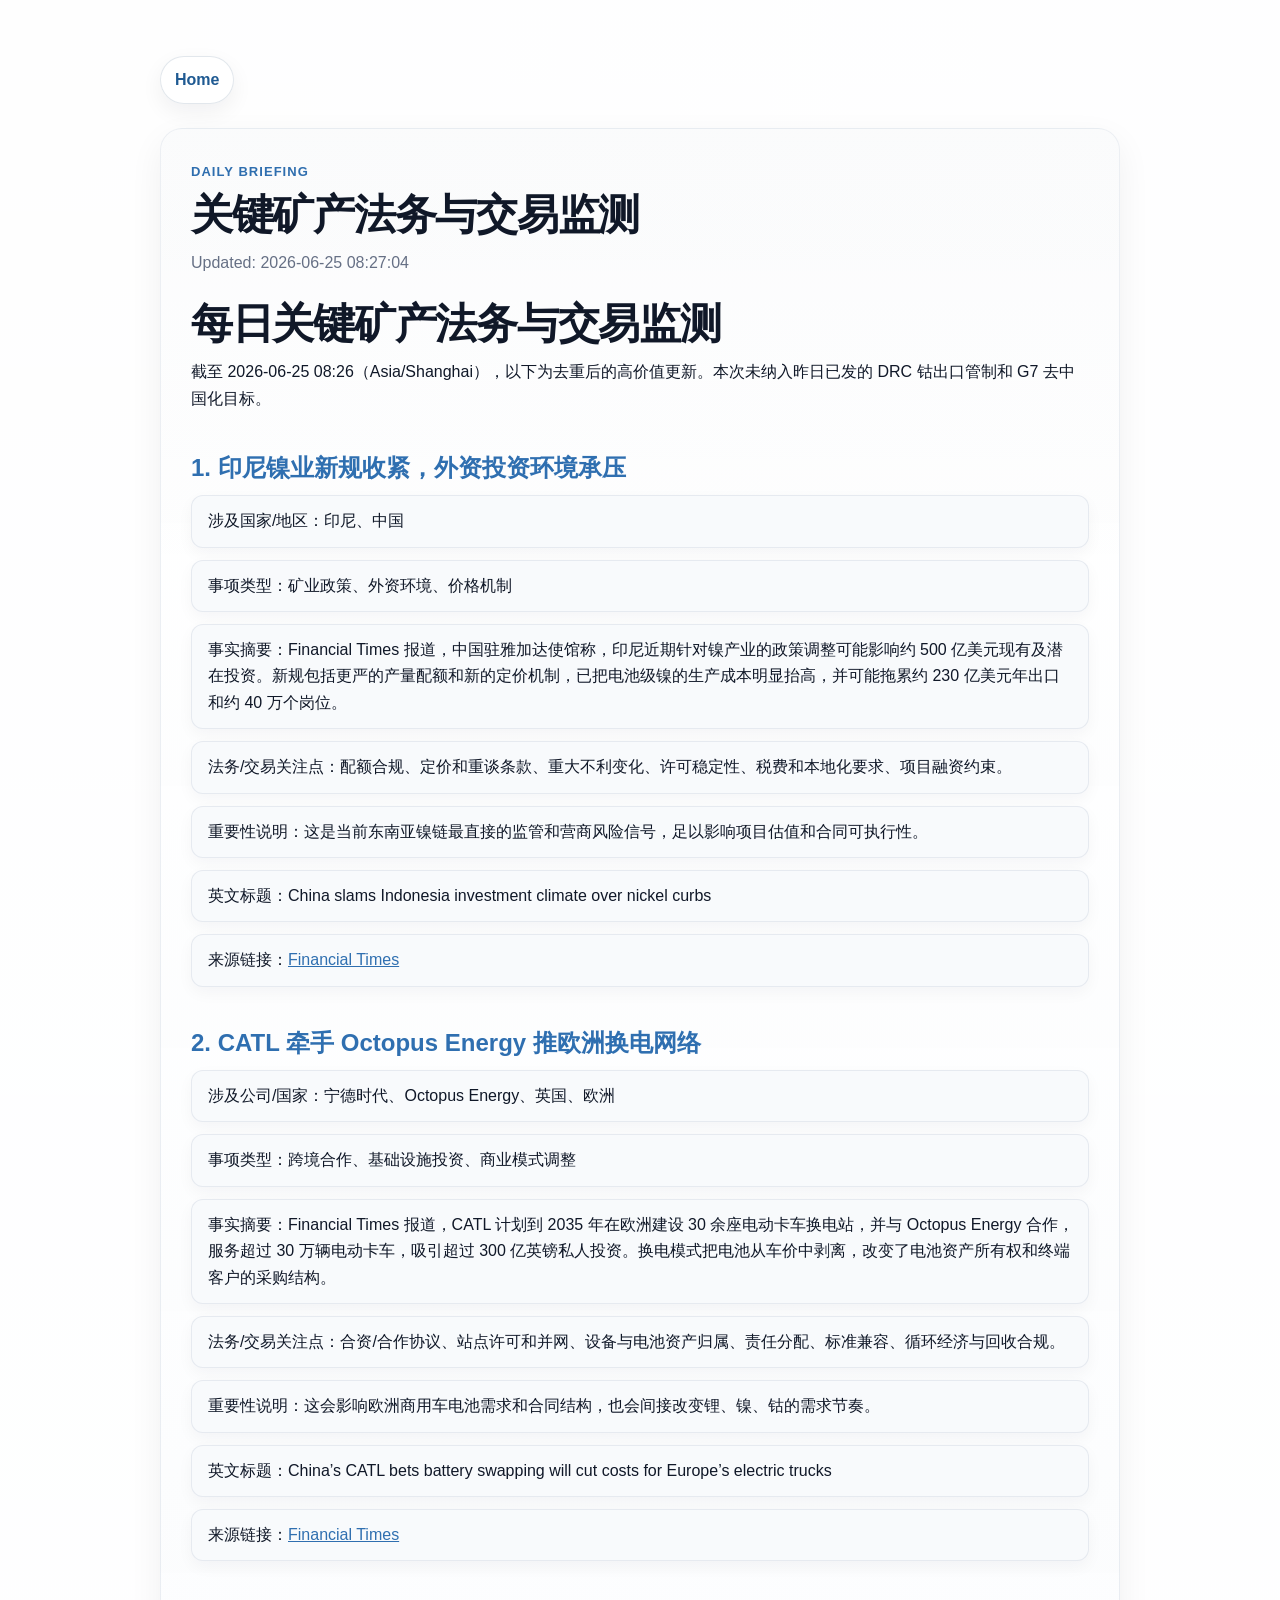
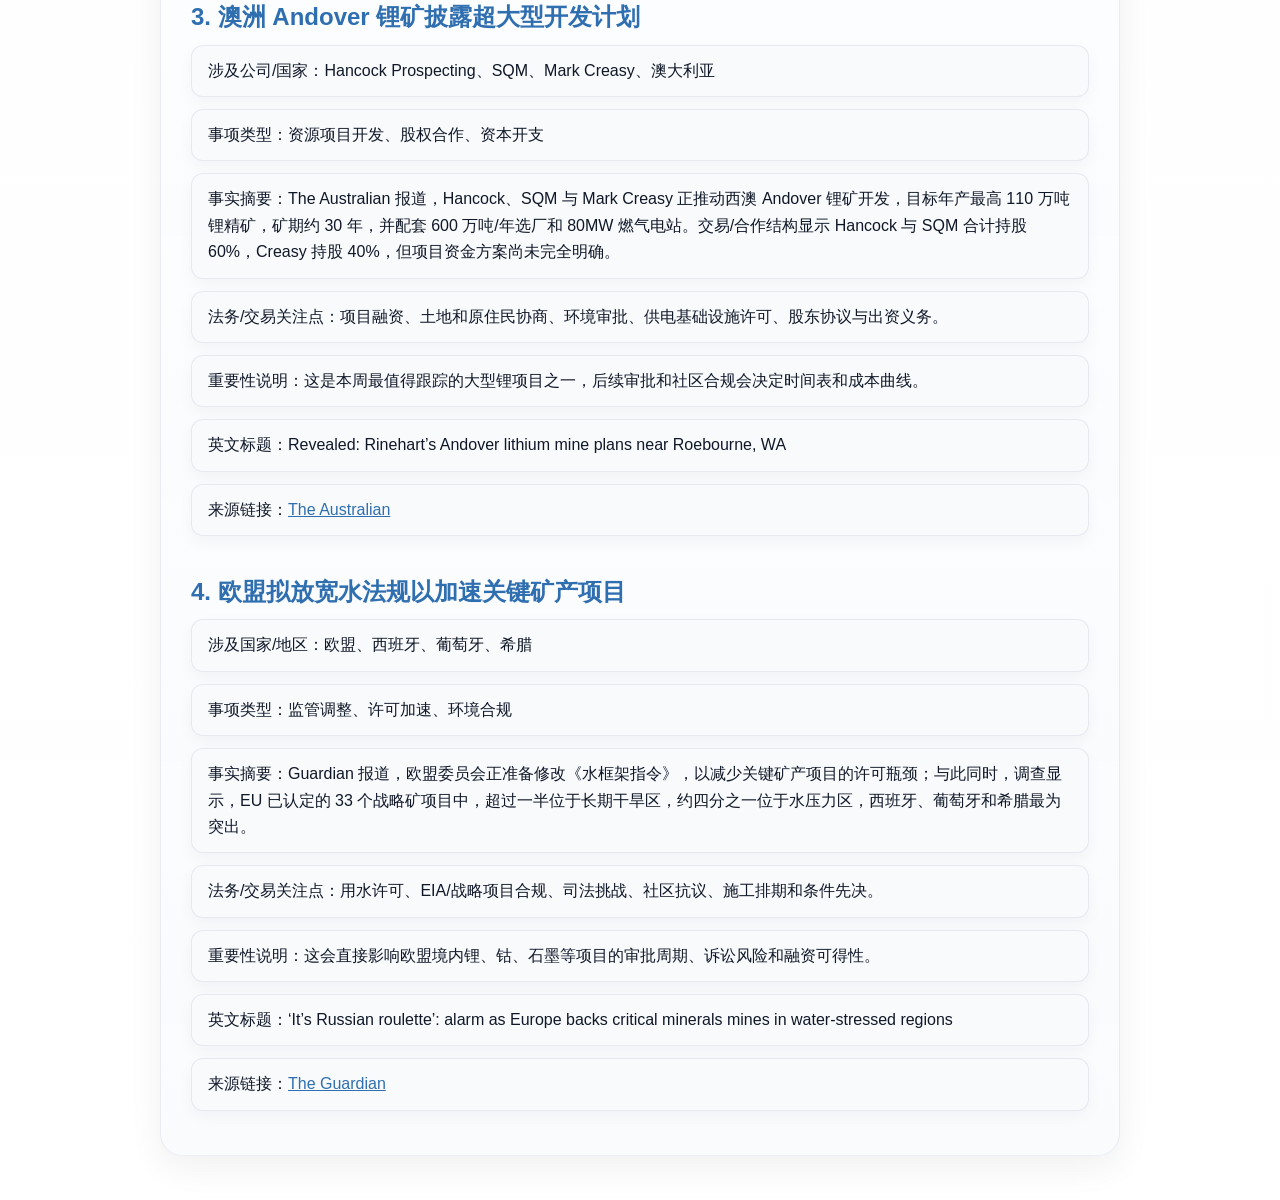
==== minerals.html @ f5dcdba9 "Fix minerals briefing source links" ====
﻿<!doctype html>
<html lang="zh-CN">
<head>
  <meta charset="utf-8">
  <meta name="viewport" content="width=device-width, initial-scale=1">
  <title>关键矿产法务与交易监测</title>
  <link rel="stylesheet" href="styles.css">
</head>
<body>
  <main class="page article-page">
    <nav class="top-nav"><a href="index.html">Home</a></nav>
    <article class="article">
      <p class="eyebrow">Daily Briefing</p>
      <h1>关键矿产法务与交易监测</h1>
      <p class="meta">Updated: 2026-06-25 08:27:04</p>
      <div class="briefing-body">
<h1>每日关键矿产法务与交易监测</h1>
<p>截至 2026-06-25 08:26（Asia/Shanghai），以下为去重后的高价值更新。本次未纳入昨日已发的 DRC 钴出口管制和 G7 去中国化目标。</p>
<h2>1. 印尼镍业新规收紧，外资投资环境承压</h2>
<p class="bullet">涉及国家/地区：印尼、中国</p>
<p class="bullet">事项类型：矿业政策、外资环境、价格机制</p>
<p class="bullet">事实摘要：Financial Times 报道，中国驻雅加达使馆称，印尼近期针对镍产业的政策调整可能影响约 500 亿美元现有及潜在投资。新规包括更严的产量配额和新的定价机制，已把电池级镍的生产成本明显抬高，并可能拖累约 230 亿美元年出口和约 40 万个岗位。</p>
<p class="bullet">法务/交易关注点：配额合规、定价和重谈条款、重大不利变化、许可稳定性、税费和本地化要求、项目融资约束。</p>
<p class="bullet">重要性说明：这是当前东南亚镍链最直接的监管和营商风险信号，足以影响项目估值和合同可执行性。</p>
<p class="bullet">英文标题：China slams Indonesia investment climate over nickel curbs</p>
<p class="bullet">来源链接：<a href="https://www.ft.com/content/a25da305-f018-43a6-bb8c-c7a42024672e">Financial Times</a></p>
<h2>2. CATL 牵手 Octopus Energy 推欧洲换电网络</h2>
<p class="bullet">涉及公司/国家：宁德时代、Octopus Energy、英国、欧洲</p>
<p class="bullet">事项类型：跨境合作、基础设施投资、商业模式调整</p>
<p class="bullet">事实摘要：Financial Times 报道，CATL 计划到 2035 年在欧洲建设 30 余座电动卡车换电站，并与 Octopus Energy 合作，服务超过 30 万辆电动卡车，吸引超过 300 亿英镑私人投资。换电模式把电池从车价中剥离，改变了电池资产所有权和终端客户的采购结构。</p>
<p class="bullet">法务/交易关注点：合资/合作协议、站点许可和并网、设备与电池资产归属、责任分配、标准兼容、循环经济与回收合规。</p>
<p class="bullet">重要性说明：这会影响欧洲商用车电池需求和合同结构，也会间接改变锂、镍、钴的需求节奏。</p>
<p class="bullet">英文标题：China’s CATL bets battery swapping will cut costs for Europe’s electric trucks</p>
<p class="bullet">来源链接：<a href="https://www.ft.com/content/c2175609-d106-4a9c-b6a3-56aac71c569a">Financial Times</a></p>
<h2>3. 澳洲 Andover 锂矿披露超大型开发计划</h2>
<p class="bullet">涉及公司/国家：Hancock Prospecting、SQM、Mark Creasy、澳大利亚</p>
<p class="bullet">事项类型：资源项目开发、股权合作、资本开支</p>
<p class="bullet">事实摘要：The Australian 报道，Hancock、SQM 与 Mark Creasy 正推动西澳 Andover 锂矿开发，目标年产最高 110 万吨锂精矿，矿期约 30 年，并配套 600 万吨/年选厂和 80MW 燃气电站。交易/合作结构显示 Hancock 与 SQM 合计持股 60%，Creasy 持股 40%，但项目资金方案尚未完全明确。</p>
<p class="bullet">法务/交易关注点：项目融资、土地和原住民协商、环境审批、供电基础设施许可、股东协议与出资义务。</p>
<p class="bullet">重要性说明：这是本周最值得跟踪的大型锂项目之一，后续审批和社区合规会决定时间表和成本曲线。</p>
<p class="bullet">英文标题：Revealed: Rinehart’s Andover lithium mine plans near Roebourne, WA</p>
<p class="bullet">来源链接：<a href="https://www.theaustralian.com.au/business/mining-energy/gina-rineharts-new-lithium-mine-to-rival-worlds-biggest-producers/news-story/cc8cc4d7507e412fe416565a19dd1691">The Australian</a></p>
<h2>4. 欧盟拟放宽水法规以加速关键矿产项目</h2>
<p class="bullet">涉及国家/地区：欧盟、西班牙、葡萄牙、希腊</p>
<p class="bullet">事项类型：监管调整、许可加速、环境合规</p>
<p class="bullet">事实摘要：Guardian 报道，欧盟委员会正准备修改《水框架指令》，以减少关键矿产项目的许可瓶颈；与此同时，调查显示，EU 已认定的 33 个战略矿项目中，超过一半位于长期干旱区，约四分之一位于水压力区，西班牙、葡萄牙和希腊最为突出。</p>
<p class="bullet">法务/交易关注点：用水许可、EIA/战略项目合规、司法挑战、社区抗议、施工排期和条件先决。</p>
<p class="bullet">重要性说明：这会直接影响欧盟境内锂、钴、石墨等项目的审批周期、诉讼风险和融资可得性。</p>
<p class="bullet">英文标题：‘It’s Russian roulette’: alarm as Europe backs critical minerals mines in water-stressed regions</p>
<p class="bullet">来源链接：<a href="https://www.theguardian.com/environment/2026/jun/20/europe-backs-critical-minerals-mines-water-stressed-regions">The Guardian</a></p>
      </div>
    </article>
  </main>
</body>
</html>
---- styles.css ----
:root {
  color-scheme: light;
  --bg: #f7f8fa;
  --bg-2: #f3f5f8;
  --bg-3: #fcfdfe;
  --text: #101828;
  --muted: #667085;
  --line: #d9e1ea;
  --card: #ffffff;
  --card-soft: #f8fafc;
  --accent: #1f5a92;
  --accent-2: #2f6fb0;
  --accent-soft: rgba(31, 90, 146, 0.07);
  --accent-soft-2: rgba(47, 111, 176, 0.07);
  --shadow: 0 12px 34px rgba(16, 24, 40, 0.06);
}

* {
  box-sizing: border-box;
}

html {
  background:
    radial-gradient(circle at top left, rgba(18, 58, 99, 0.05), transparent 28%),
    radial-gradient(circle at top right, rgba(31, 90, 146, 0.04), transparent 28%),
    linear-gradient(180deg, var(--bg-2) 0%, var(--bg) 45%, var(--bg-3) 100%);
}

body {
  margin: 0;
  min-height: 100vh;
  background:
    linear-gradient(180deg, rgba(255, 255, 255, 0.96) 0%, rgba(255, 255, 255, 0.88) 100%);
  color: var(--text);
  font-family: Inter, -apple-system, BlinkMacSystemFont, "Segoe UI", "PingFang SC", "Microsoft YaHei", sans-serif;
  line-height: 1.65;
}

a {
  color: inherit;
}

.page {
  width: min(960px, calc(100% - 32px));
  margin: 0 auto;
  padding: 56px 0 44px;
}

.hero {
  padding: 16px 0 28px;
}

.eyebrow {
  margin: 0 0 8px;
  color: var(--accent-2);
  font-size: 13px;
  font-weight: 700;
  letter-spacing: .08em;
  text-transform: uppercase;
}

h1 {
  margin: 0;
  font-size: clamp(32px, 5vw, 52px);
  line-height: 1.12;
  letter-spacing: -0.03em;
}

.subtitle {
  max-width: 680px;
  margin: 18px 0 0;
  color: var(--muted);
  font-size: 18px;
}

.link-grid {
  display: grid;
  grid-template-columns: repeat(2, minmax(0, 1fr));
  gap: 16px;
  margin-top: 28px;
}

.brief-link {
  display: grid;
  gap: 10px;
  padding: 22px;
  min-height: 180px;
  background: linear-gradient(180deg, rgba(255, 255, 255, 0.98) 0%, rgba(249, 250, 252, 0.96) 100%);
  border: 1px solid rgba(18, 58, 99, 0.08);
  border-radius: 16px;
  box-shadow: var(--shadow);
  text-decoration: none;
  transition: transform 180ms ease, box-shadow 180ms ease, border-color 180ms ease;
}

.brief-link:hover {
  border-color: rgba(18, 58, 99, 0.16);
  box-shadow: 0 16px 34px rgba(16, 24, 40, 0.08);
  transform: translateY(-2px);
}

.brief-link strong {
  display: block;
  font-size: 24px;
  line-height: 1.25;
}

.brief-link span:last-child {
  color: var(--muted);
}

.tag {
  width: fit-content;
  padding: 4px 10px;
  border-radius: 999px;
  background: linear-gradient(90deg, var(--accent-soft), var(--accent-soft-2));
  color: var(--accent);
  font-size: 13px;
  font-weight: 700;
}

.footer {
  margin-top: 32px;
  padding-top: 18px;
  border-top: 1px solid var(--line);
  color: var(--muted);
  font-size: 14px;
}

.top-nav {
  margin-bottom: 24px;
}

.top-nav a {
  display: inline-flex;
  align-items: center;
  gap: 8px;
  padding: 10px 14px;
  color: var(--accent);
  text-decoration: none;
  font-weight: 700;
  border: 1px solid rgba(18, 58, 99, 0.12);
  border-radius: 999px;
  background: rgba(255, 255, 255, 0.84);
  box-shadow: 0 8px 22px rgba(17, 24, 39, 0.06);
}

.article {
  position: relative;
  padding: 32px 30px;
  background: linear-gradient(180deg, rgba(255, 255, 255, 0.98) 0%, rgba(249, 251, 253, 0.94) 100%);
  border: 1px solid rgba(18, 58, 99, 0.08);
  border-radius: 22px;
  box-shadow: var(--shadow);
  overflow: hidden;
}

.article::before {
  content: "";
  position: absolute;
  inset: 0;
  background:
    linear-gradient(180deg, rgba(18, 58, 99, 0.02), transparent 18%);
  pointer-events: none;
}

.article h1 {
  font-size: clamp(28px, 4vw, 42px);
  position: relative;
  z-index: 1;
}

.meta {
  margin: 12px 0 24px;
  color: var(--muted);
  position: relative;
  z-index: 1;
}

.placeholder {
  padding: 18px;
  border: 1px dashed var(--line);
  border-radius: 8px;
  color: var(--muted);
}

.briefing-body h2 {
  margin: 28px 0 12px;
  padding-top: 12px;
  font-size: 24px;
  line-height: 1.3;
  color: var(--accent-2);
  position: relative;
  z-index: 1;
}

.briefing-body h3 {
  margin: 22px 0 10px;
  font-size: 19px;
  line-height: 1.35;
  color: var(--accent-2);
  position: relative;
  z-index: 1;
}

.briefing-body p {
  margin: 12px 0;
  position: relative;
  z-index: 1;
}

.briefing-body a {
  color: #2f6fb0;
  overflow-wrap: anywhere;
}

.briefing-body hr {
  margin: 28px 0;
  border: 0;
  border-top: 1px solid rgba(79, 94, 138, 0.16);
  position: relative;
  z-index: 1;
}

.bullet {
  padding: 12px 14px 12px 16px;
  border-left: 4px solid rgba(18, 58, 99, 0.24);
  background: var(--card-soft);
  border: 1px solid rgba(18, 58, 99, 0.08);
  border-radius: 12px;
  box-shadow: 0 6px 16px rgba(17, 24, 39, 0.04);
}

.field-label {
  font-weight: 700;
  color: #1f3f66;
}

.briefing-body strong {
  color: #0f2942;
}

@media (max-width: 720px) {
  .page {
    width: min(100% - 24px, 960px);
    padding-top: 32px;
  }

  .link-grid {
    grid-template-columns: 1fr;
  }

  .article {
    padding: 24px 18px;
    border-radius: 18px;
  }

  .brief-link {
    border-radius: 14px;
  }

  .briefing-body h2 {
    font-size: 22px;
  }

  .briefing-body h3 {
    font-size: 18px;
  }
}
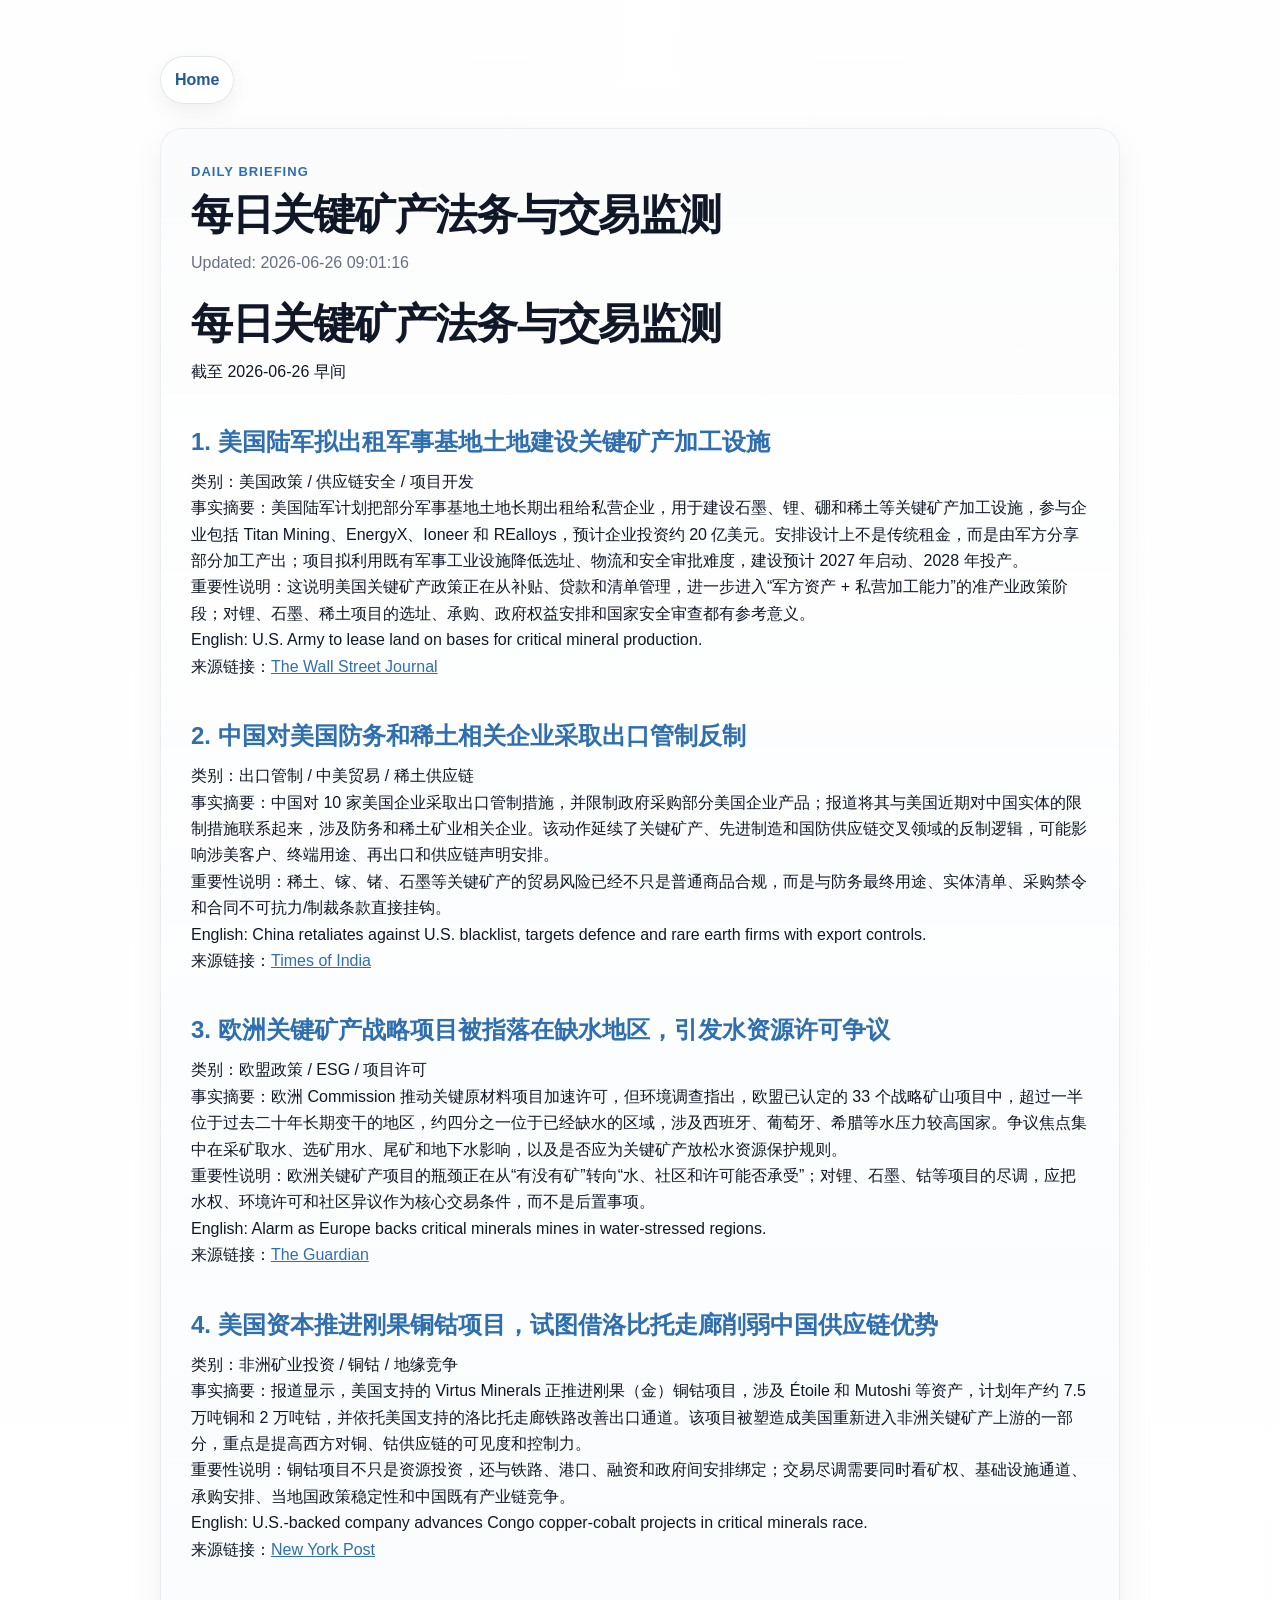
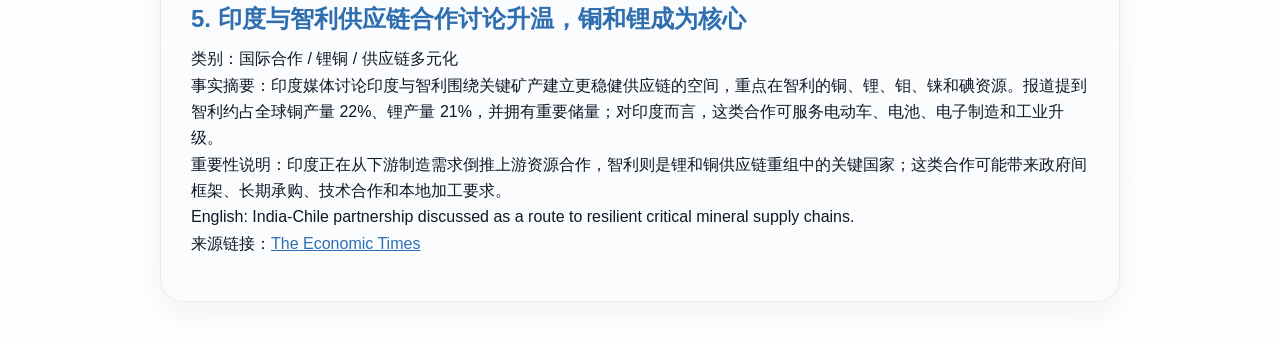
==== commit 121f8abb: "Update minerals briefing" ====
--- a/minerals.html
+++ b/minerals.html
@@ -3,7 +3,7 @@
 <head>
   <meta charset="utf-8">
   <meta name="viewport" content="width=device-width, initial-scale=1">
-  <title>关键矿产法务与交易监测</title>
+  <title>每日关键矿产法务与交易监测</title>
   <link rel="stylesheet" href="styles.css">
 </head>
 <body>
@@ -11,45 +11,23 @@
     <nav class="top-nav"><a href="index.html">Home</a></nav>
     <article class="article">
       <p class="eyebrow">Daily Briefing</p>
-      <h1>关键矿产法务与交易监测</h1>
-      <p class="meta">Updated: 2026-06-25 08:27:04</p>
+      <h1>每日关键矿产法务与交易监测</h1>
+      <p class="meta">Updated: 2026-06-26 09:01:16</p>
       <div class="briefing-body">
 <h1>每日关键矿产法务与交易监测</h1>
-<p>截至 2026-06-25 08:26（Asia/Shanghai），以下为去重后的高价值更新。本次未纳入昨日已发的 DRC 钴出口管制和 G7 去中国化目标。</p>
-<h2>1. 印尼镍业新规收紧，外资投资环境承压</h2>
-<p class="bullet">涉及国家/地区：印尼、中国</p>
-<p class="bullet">事项类型：矿业政策、外资环境、价格机制</p>
-<p class="bullet">事实摘要：Financial Times 报道，中国驻雅加达使馆称，印尼近期针对镍产业的政策调整可能影响约 500 亿美元现有及潜在投资。新规包括更严的产量配额和新的定价机制，已把电池级镍的生产成本明显抬高，并可能拖累约 230 亿美元年出口和约 40 万个岗位。</p>
-<p class="bullet">法务/交易关注点：配额合规、定价和重谈条款、重大不利变化、许可稳定性、税费和本地化要求、项目融资约束。</p>
-<p class="bullet">重要性说明：这是当前东南亚镍链最直接的监管和营商风险信号，足以影响项目估值和合同可执行性。</p>
-<p class="bullet">英文标题：China slams Indonesia investment climate over nickel curbs</p>
-<p class="bullet">来源链接：<a href="https://www.ft.com/content/a25da305-f018-43a6-bb8c-c7a42024672e">Financial Times</a></p>
-<h2>2. CATL 牵手 Octopus Energy 推欧洲换电网络</h2>
-<p class="bullet">涉及公司/国家：宁德时代、Octopus Energy、英国、欧洲</p>
-<p class="bullet">事项类型：跨境合作、基础设施投资、商业模式调整</p>
-<p class="bullet">事实摘要：Financial Times 报道，CATL 计划到 2035 年在欧洲建设 30 余座电动卡车换电站，并与 Octopus Energy 合作，服务超过 30 万辆电动卡车，吸引超过 300 亿英镑私人投资。换电模式把电池从车价中剥离，改变了电池资产所有权和终端客户的采购结构。</p>
-<p class="bullet">法务/交易关注点：合资/合作协议、站点许可和并网、设备与电池资产归属、责任分配、标准兼容、循环经济与回收合规。</p>
-<p class="bullet">重要性说明：这会影响欧洲商用车电池需求和合同结构，也会间接改变锂、镍、钴的需求节奏。</p>
-<p class="bullet">英文标题：China’s CATL bets battery swapping will cut costs for Europe’s electric trucks</p>
-<p class="bullet">来源链接：<a href="https://www.ft.com/content/c2175609-d106-4a9c-b6a3-56aac71c569a">Financial Times</a></p>
-<h2>3. 澳洲 Andover 锂矿披露超大型开发计划</h2>
-<p class="bullet">涉及公司/国家：Hancock Prospecting、SQM、Mark Creasy、澳大利亚</p>
-<p class="bullet">事项类型：资源项目开发、股权合作、资本开支</p>
-<p class="bullet">事实摘要：The Australian 报道，Hancock、SQM 与 Mark Creasy 正推动西澳 Andover 锂矿开发，目标年产最高 110 万吨锂精矿，矿期约 30 年，并配套 600 万吨/年选厂和 80MW 燃气电站。交易/合作结构显示 Hancock 与 SQM 合计持股 60%，Creasy 持股 40%，但项目资金方案尚未完全明确。</p>
-<p class="bullet">法务/交易关注点：项目融资、土地和原住民协商、环境审批、供电基础设施许可、股东协议与出资义务。</p>
-<p class="bullet">重要性说明：这是本周最值得跟踪的大型锂项目之一，后续审批和社区合规会决定时间表和成本曲线。</p>
-<p class="bullet">英文标题：Revealed: Rinehart’s Andover lithium mine plans near Roebourne, WA</p>
-<p class="bullet">来源链接：<a href="https://www.theaustralian.com.au/business/mining-energy/gina-rineharts-new-lithium-mine-to-rival-worlds-biggest-producers/news-story/cc8cc4d7507e412fe416565a19dd1691">The Australian</a></p>
-<h2>4. 欧盟拟放宽水法规以加速关键矿产项目</h2>
-<p class="bullet">涉及国家/地区：欧盟、西班牙、葡萄牙、希腊</p>
-<p class="bullet">事项类型：监管调整、许可加速、环境合规</p>
-<p class="bullet">事实摘要：Guardian 报道，欧盟委员会正准备修改《水框架指令》，以减少关键矿产项目的许可瓶颈；与此同时，调查显示，EU 已认定的 33 个战略矿项目中，超过一半位于长期干旱区，约四分之一位于水压力区，西班牙、葡萄牙和希腊最为突出。</p>
-<p class="bullet">法务/交易关注点：用水许可、EIA/战略项目合规、司法挑战、社区抗议、施工排期和条件先决。</p>
-<p class="bullet">重要性说明：这会直接影响欧盟境内锂、钴、石墨等项目的审批周期、诉讼风险和融资可得性。</p>
-<p class="bullet">英文标题：‘It’s Russian roulette’: alarm as Europe backs critical minerals mines in water-stressed regions</p>
-<p class="bullet">来源链接：<a href="https://www.theguardian.com/environment/2026/jun/20/europe-backs-critical-minerals-mines-water-stressed-regions">The Guardian</a></p>
+<p>截至 2026-06-26 早间</p>
+<h2>1. 美国陆军拟出租军事基地土地建设关键矿产加工设施</h2>
+<p>类别：美国政策 / 供应链安全 / 项目开发<br>事实摘要：美国陆军计划把部分军事基地土地长期出租给私营企业，用于建设石墨、锂、硼和稀土等关键矿产加工设施，参与企业包括 Titan Mining、EnergyX、Ioneer 和 REalloys，预计企业投资约 20 亿美元。安排设计上不是传统租金，而是由军方分享部分加工产出；项目拟利用既有军事工业设施降低选址、物流和安全审批难度，建设预计 2027 年启动、2028 年投产。<br>重要性说明：这说明美国关键矿产政策正在从补贴、贷款和清单管理，进一步进入“军方资产 + 私营加工能力”的准产业政策阶段；对锂、石墨、稀土项目的选址、承购、政府权益安排和国家安全审查都有参考意义。<br>English: U.S. Army to lease land on bases for critical mineral production.<br>来源链接：<a href="https://www.wsj.com/politics/national-security/army-will-lease-land-on-bases-for-critical-mineral-production-e714d576">The Wall Street Journal</a></p>
+<h2>2. 中国对美国防务和稀土相关企业采取出口管制反制</h2>
+<p>类别：出口管制 / 中美贸易 / 稀土供应链<br>事实摘要：中国对 10 家美国企业采取出口管制措施，并限制政府采购部分美国企业产品；报道将其与美国近期对中国实体的限制措施联系起来，涉及防务和稀土矿业相关企业。该动作延续了关键矿产、先进制造和国防供应链交叉领域的反制逻辑，可能影响涉美客户、终端用途、再出口和供应链声明安排。<br>重要性说明：稀土、镓、锗、石墨等关键矿产的贸易风险已经不只是普通商品合规，而是与防务最终用途、实体清单、采购禁令和合同不可抗力/制裁条款直接挂钩。<br>English: China retaliates against U.S. blacklist, targets defence and rare earth firms with export controls.<br>来源链接：<a href="https://timesofindia.indiatimes.com/business/international-business/china-retaliates-against-us-blacklist-targets-defence-and-rare-earth-firms-with-export-controls/articleshow/131900250.cms">Times of India</a></p>
+<h2>3. 欧洲关键矿产战略项目被指落在缺水地区，引发水资源许可争议</h2>
+<p>类别：欧盟政策 / ESG / 项目许可<br>事实摘要：欧洲 Commission 推动关键原材料项目加速许可，但环境调查指出，欧盟已认定的 33 个战略矿山项目中，超过一半位于过去二十年长期变干的地区，约四分之一位于已经缺水的区域，涉及西班牙、葡萄牙、希腊等水压力较高国家。争议焦点集中在采矿取水、选矿用水、尾矿和地下水影响，以及是否应为关键矿产放松水资源保护规则。<br>重要性说明：欧洲关键矿产项目的瓶颈正在从“有没有矿”转向“水、社区和许可能否承受”；对锂、石墨、钴等项目的尽调，应把水权、环境许可和社区异议作为核心交易条件，而不是后置事项。<br>English: Alarm as Europe backs critical minerals mines in water-stressed regions.<br>来源链接：<a href="https://www.theguardian.com/environment/2026/jun/20/europe-backs-critical-minerals-mines-water-stressed-regions">The Guardian</a></p>
+<h2>4. 美国资本推进刚果铜钴项目，试图借洛比托走廊削弱中国供应链优势</h2>
+<p>类别：非洲矿业投资 / 铜钴 / 地缘竞争<br>事实摘要：报道显示，美国支持的 Virtus Minerals 正推进刚果（金）铜钴项目，涉及 &#201;toile 和 Mutoshi 等资产，计划年产约 7.5 万吨铜和 2 万吨钴，并依托美国支持的洛比托走廊铁路改善出口通道。该项目被塑造成美国重新进入非洲关键矿产上游的一部分，重点是提高西方对铜、钴供应链的可见度和控制力。<br>重要性说明：铜钴项目不只是资源投资，还与铁路、港口、融资和政府间安排绑定；交易尽调需要同时看矿权、基础设施通道、承购安排、当地国政策稳定性和中国既有产业链竞争。<br>English: U.S.-backed company advances Congo copper-cobalt projects in critical minerals race.<br>来源链接：<a href="https://nypost.com/2026/06/23/world-news/trump-gets-major-win-against-china-in-african-earth-minerals-race/">New York Post</a></p>
+<h2>5. 印度与智利供应链合作讨论升温，铜和锂成为核心</h2>
+<p>类别：国际合作 / 锂铜 / 供应链多元化<br>事实摘要：印度媒体讨论印度与智利围绕关键矿产建立更稳健供应链的空间，重点在智利的铜、锂、钼、铼和碘资源。报道提到智利约占全球铜产量 22%、锂产量 21%，并拥有重要储量；对印度而言，这类合作可服务电动车、电池、电子制造和工业升级。<br>重要性说明：印度正在从下游制造需求倒推上游资源合作，智利则是锂和铜供应链重组中的关键国家；这类合作可能带来政府间框架、长期承购、技术合作和本地加工要求。<br>English: India-Chile partnership discussed as a route to resilient critical mineral supply chains.<br>来源链接：<a href="https://m.economictimes.com/opinion/et-editorial/building-resilient-supply-chains-through-an-india-chile-partnership/articleshow/132000096.cms">The Economic Times</a></p>
       </div>
     </article>
   </main>
 </body>
-</html>
+</html>
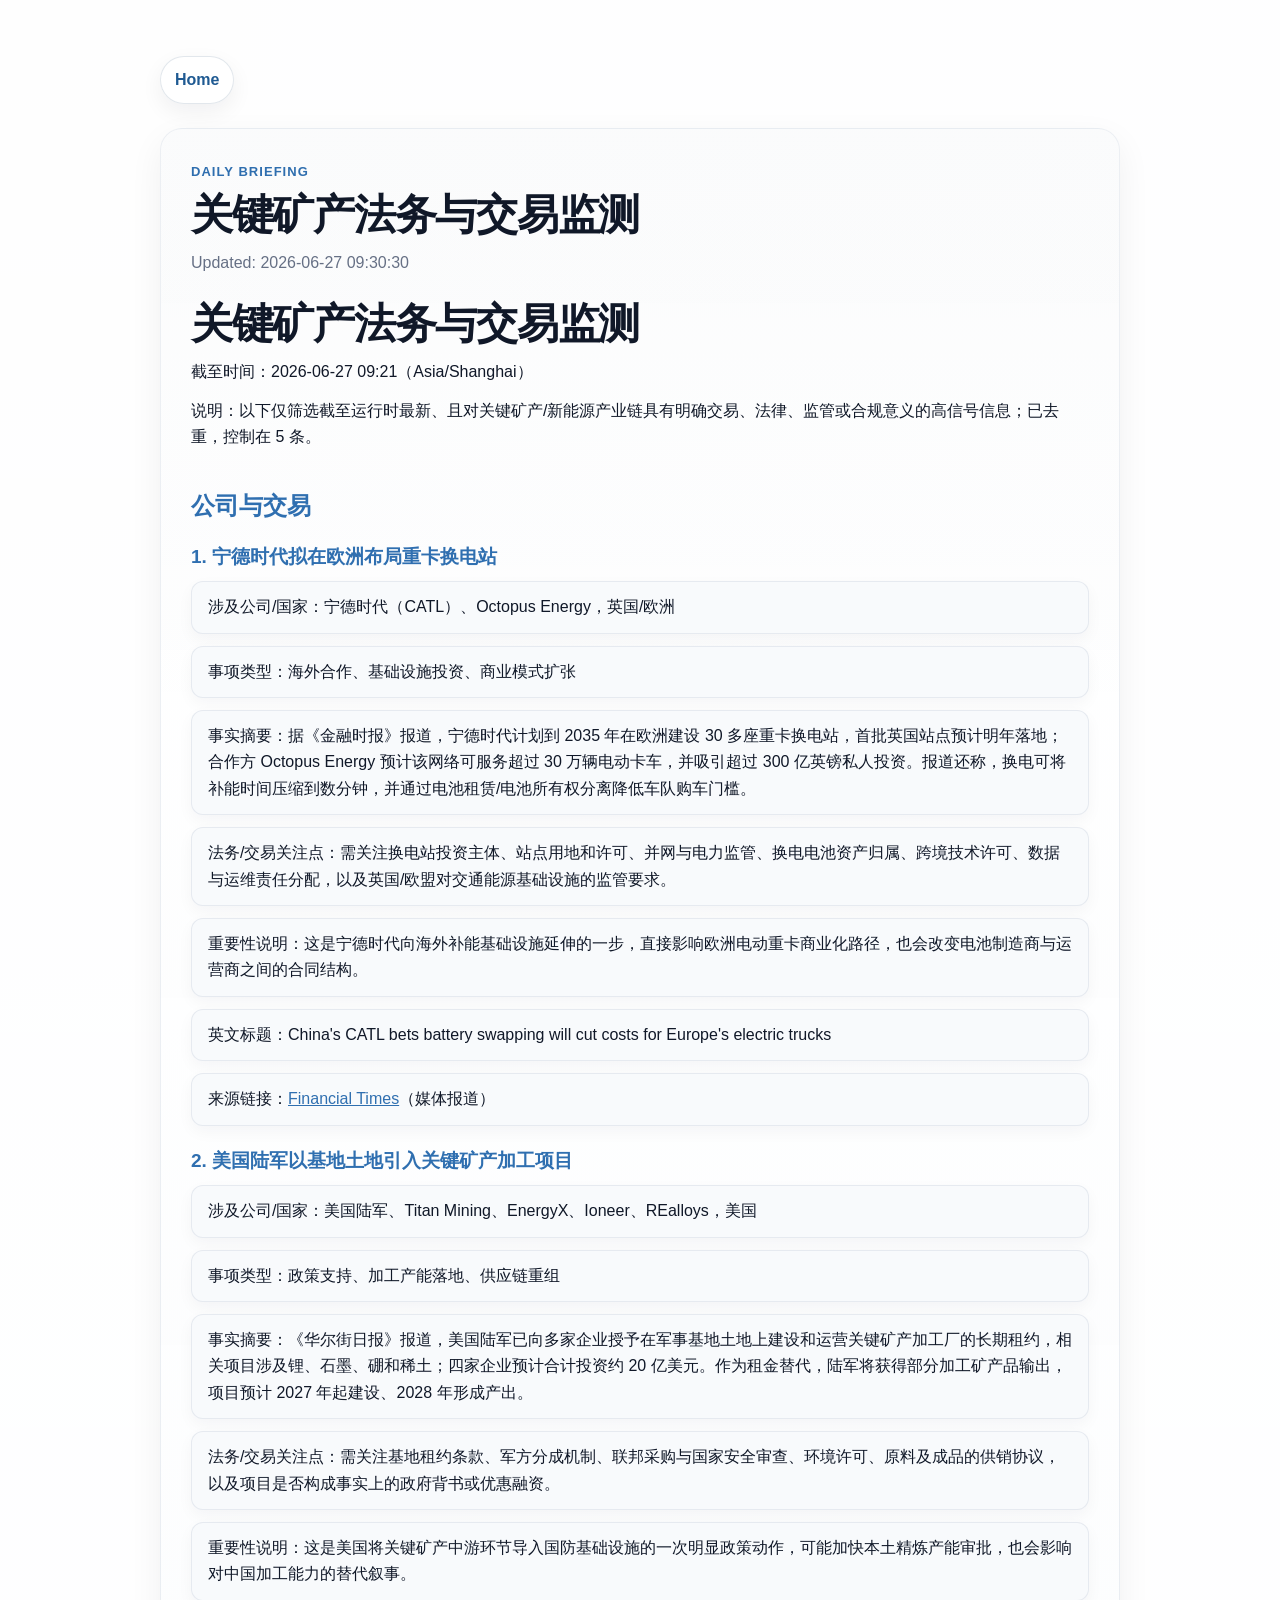
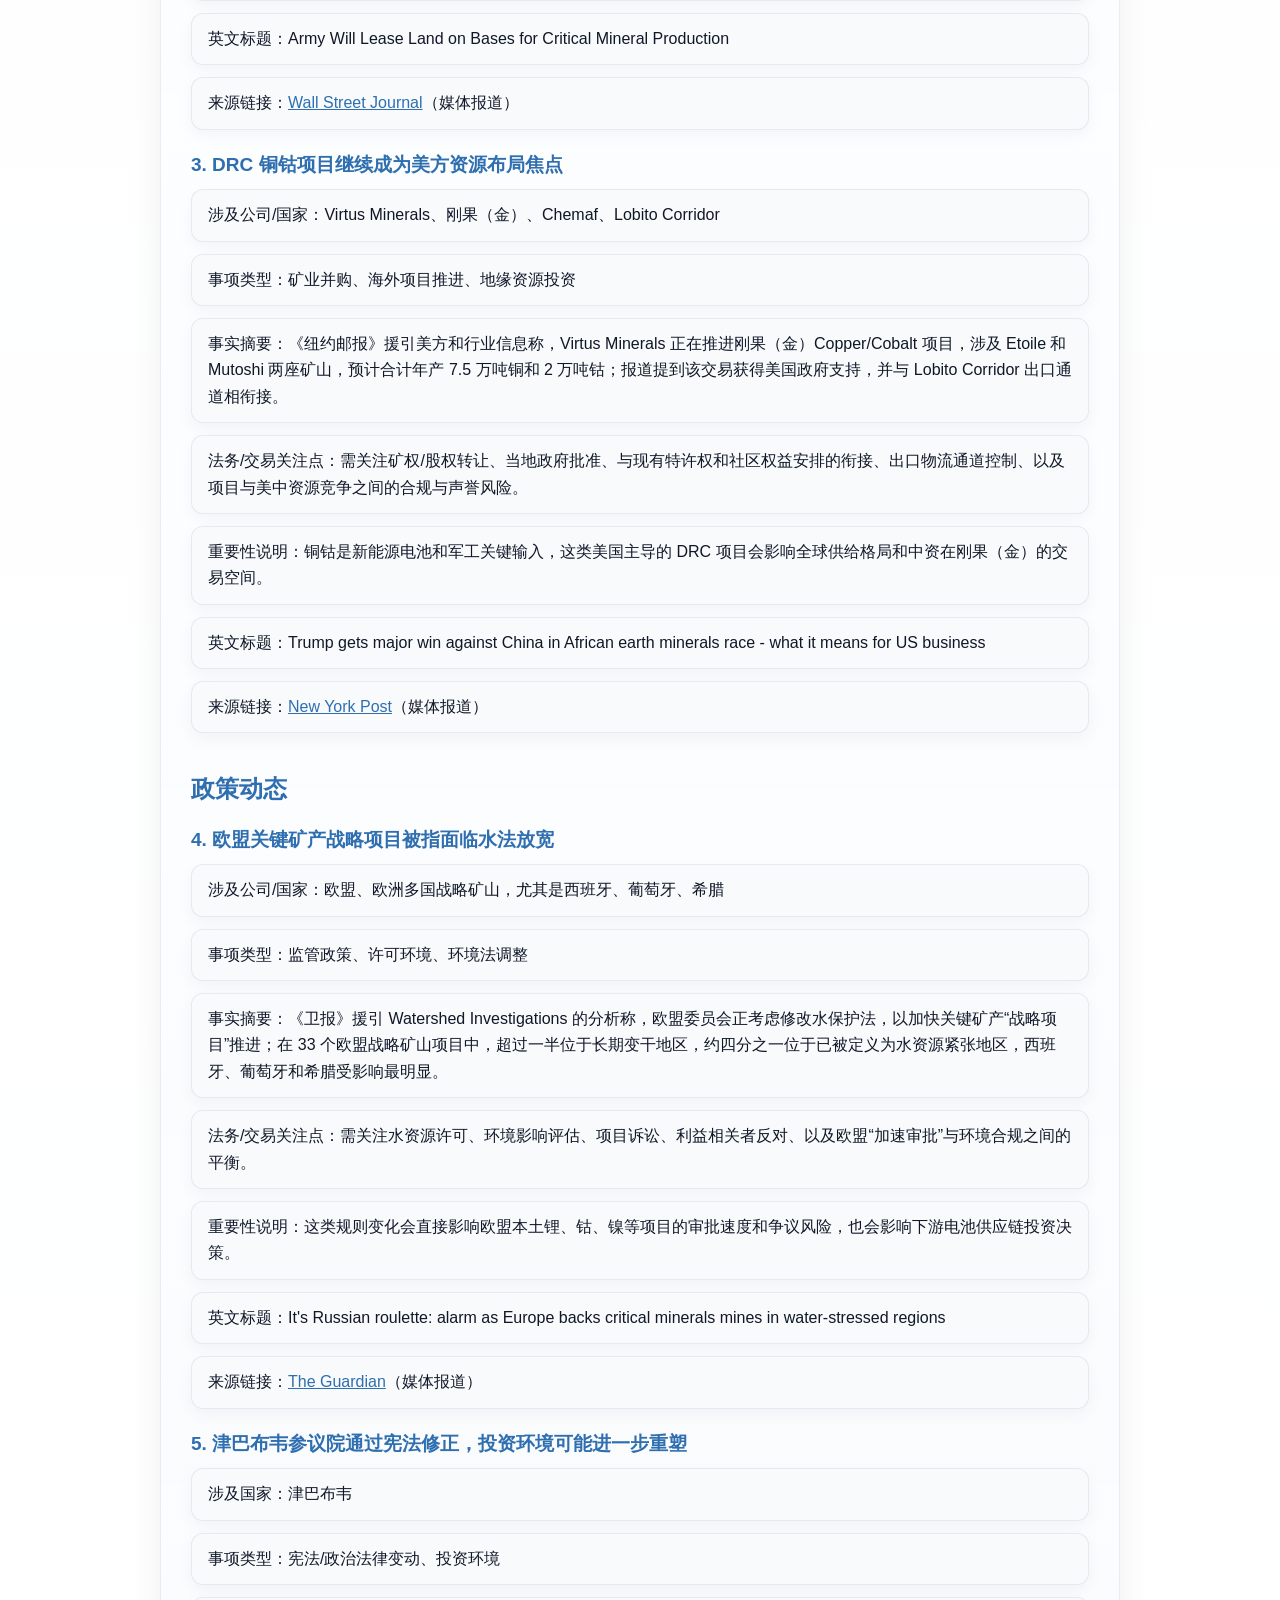
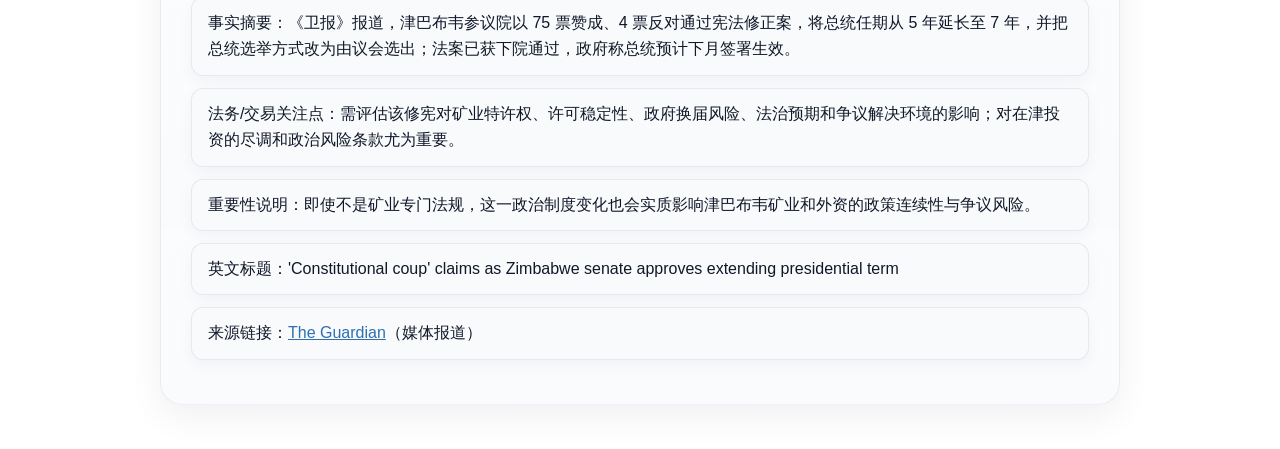
==== commit 1156c628: "Update minerals briefing" ====
--- a/minerals.html
+++ b/minerals.html
@@ -3,7 +3,7 @@
 <head>
   <meta charset="utf-8">
   <meta name="viewport" content="width=device-width, initial-scale=1">
-  <title>每日关键矿产法务与交易监测</title>
+  <title>关键矿产法务与交易监测</title>
   <link rel="stylesheet" href="styles.css">
 </head>
 <body>
@@ -11,21 +11,54 @@
     <nav class="top-nav"><a href="index.html">Home</a></nav>
     <article class="article">
       <p class="eyebrow">Daily Briefing</p>
-      <h1>每日关键矿产法务与交易监测</h1>
-      <p class="meta">Updated: 2026-06-26 09:01:16</p>
+      <h1>关键矿产法务与交易监测</h1>
+      <p class="meta">Updated: 2026-06-27 09:30:30</p>
       <div class="briefing-body">
-<h1>每日关键矿产法务与交易监测</h1>
-<p>截至 2026-06-26 早间</p>
-<h2>1. 美国陆军拟出租军事基地土地建设关键矿产加工设施</h2>
-<p>类别：美国政策 / 供应链安全 / 项目开发<br>事实摘要：美国陆军计划把部分军事基地土地长期出租给私营企业，用于建设石墨、锂、硼和稀土等关键矿产加工设施，参与企业包括 Titan Mining、EnergyX、Ioneer 和 REalloys，预计企业投资约 20 亿美元。安排设计上不是传统租金，而是由军方分享部分加工产出；项目拟利用既有军事工业设施降低选址、物流和安全审批难度，建设预计 2027 年启动、2028 年投产。<br>重要性说明：这说明美国关键矿产政策正在从补贴、贷款和清单管理，进一步进入“军方资产 + 私营加工能力”的准产业政策阶段；对锂、石墨、稀土项目的选址、承购、政府权益安排和国家安全审查都有参考意义。<br>English: U.S. Army to lease land on bases for critical mineral production.<br>来源链接：<a href="https://www.wsj.com/politics/national-security/army-will-lease-land-on-bases-for-critical-mineral-production-e714d576">The Wall Street Journal</a></p>
-<h2>2. 中国对美国防务和稀土相关企业采取出口管制反制</h2>
-<p>类别：出口管制 / 中美贸易 / 稀土供应链<br>事实摘要：中国对 10 家美国企业采取出口管制措施，并限制政府采购部分美国企业产品；报道将其与美国近期对中国实体的限制措施联系起来，涉及防务和稀土矿业相关企业。该动作延续了关键矿产、先进制造和国防供应链交叉领域的反制逻辑，可能影响涉美客户、终端用途、再出口和供应链声明安排。<br>重要性说明：稀土、镓、锗、石墨等关键矿产的贸易风险已经不只是普通商品合规，而是与防务最终用途、实体清单、采购禁令和合同不可抗力/制裁条款直接挂钩。<br>English: China retaliates against U.S. blacklist, targets defence and rare earth firms with export controls.<br>来源链接：<a href="https://timesofindia.indiatimes.com/business/international-business/china-retaliates-against-us-blacklist-targets-defence-and-rare-earth-firms-with-export-controls/articleshow/131900250.cms">Times of India</a></p>
-<h2>3. 欧洲关键矿产战略项目被指落在缺水地区，引发水资源许可争议</h2>
-<p>类别：欧盟政策 / ESG / 项目许可<br>事实摘要：欧洲 Commission 推动关键原材料项目加速许可，但环境调查指出，欧盟已认定的 33 个战略矿山项目中，超过一半位于过去二十年长期变干的地区，约四分之一位于已经缺水的区域，涉及西班牙、葡萄牙、希腊等水压力较高国家。争议焦点集中在采矿取水、选矿用水、尾矿和地下水影响，以及是否应为关键矿产放松水资源保护规则。<br>重要性说明：欧洲关键矿产项目的瓶颈正在从“有没有矿”转向“水、社区和许可能否承受”；对锂、石墨、钴等项目的尽调，应把水权、环境许可和社区异议作为核心交易条件，而不是后置事项。<br>English: Alarm as Europe backs critical minerals mines in water-stressed regions.<br>来源链接：<a href="https://www.theguardian.com/environment/2026/jun/20/europe-backs-critical-minerals-mines-water-stressed-regions">The Guardian</a></p>
-<h2>4. 美国资本推进刚果铜钴项目，试图借洛比托走廊削弱中国供应链优势</h2>
-<p>类别：非洲矿业投资 / 铜钴 / 地缘竞争<br>事实摘要：报道显示，美国支持的 Virtus Minerals 正推进刚果（金）铜钴项目，涉及 &#201;toile 和 Mutoshi 等资产，计划年产约 7.5 万吨铜和 2 万吨钴，并依托美国支持的洛比托走廊铁路改善出口通道。该项目被塑造成美国重新进入非洲关键矿产上游的一部分，重点是提高西方对铜、钴供应链的可见度和控制力。<br>重要性说明：铜钴项目不只是资源投资，还与铁路、港口、融资和政府间安排绑定；交易尽调需要同时看矿权、基础设施通道、承购安排、当地国政策稳定性和中国既有产业链竞争。<br>English: U.S.-backed company advances Congo copper-cobalt projects in critical minerals race.<br>来源链接：<a href="https://nypost.com/2026/06/23/world-news/trump-gets-major-win-against-china-in-african-earth-minerals-race/">New York Post</a></p>
-<h2>5. 印度与智利供应链合作讨论升温，铜和锂成为核心</h2>
-<p>类别：国际合作 / 锂铜 / 供应链多元化<br>事实摘要：印度媒体讨论印度与智利围绕关键矿产建立更稳健供应链的空间，重点在智利的铜、锂、钼、铼和碘资源。报道提到智利约占全球铜产量 22%、锂产量 21%，并拥有重要储量；对印度而言，这类合作可服务电动车、电池、电子制造和工业升级。<br>重要性说明：印度正在从下游制造需求倒推上游资源合作，智利则是锂和铜供应链重组中的关键国家；这类合作可能带来政府间框架、长期承购、技术合作和本地加工要求。<br>English: India-Chile partnership discussed as a route to resilient critical mineral supply chains.<br>来源链接：<a href="https://m.economictimes.com/opinion/et-editorial/building-resilient-supply-chains-through-an-india-chile-partnership/articleshow/132000096.cms">The Economic Times</a></p>
+<h1>关键矿产法务与交易监测</h1>
+<p>截至时间：2026-06-27 09:21（Asia/Shanghai）</p>
+<p>说明：以下仅筛选截至运行时最新、且对关键矿产/新能源产业链具有明确交易、法律、监管或合规意义的高信号信息；已去重，控制在 5 条。</p>
+<h2>公司与交易</h2>
+<h3>1. 宁德时代拟在欧洲布局重卡换电站</h3>
+<p class="bullet">涉及公司/国家：宁德时代（CATL）、Octopus Energy，英国/欧洲</p>
+<p class="bullet">事项类型：海外合作、基础设施投资、商业模式扩张</p>
+<p class="bullet">事实摘要：据《金融时报》报道，宁德时代计划到 2035 年在欧洲建设 30 多座重卡换电站，首批英国站点预计明年落地；合作方 Octopus Energy 预计该网络可服务超过 30 万辆电动卡车，并吸引超过 300 亿英镑私人投资。报道还称，换电可将补能时间压缩到数分钟，并通过电池租赁/电池所有权分离降低车队购车门槛。</p>
+<p class="bullet">法务/交易关注点：需关注换电站投资主体、站点用地和许可、并网与电力监管、换电电池资产归属、跨境技术许可、数据与运维责任分配，以及英国/欧盟对交通能源基础设施的监管要求。</p>
+<p class="bullet">重要性说明：这是宁德时代向海外补能基础设施延伸的一步，直接影响欧洲电动重卡商业化路径，也会改变电池制造商与运营商之间的合同结构。</p>
+<p class="bullet">英文标题：China&#39;s CATL bets battery swapping will cut costs for Europe&#39;s electric trucks</p>
+<p class="bullet">来源链接：<a href="https://www.ft.com/content/c2175609-d106-4a9c-b6a3-56aac71c569a">Financial Times</a>（媒体报道）</p>
+<h3>2. 美国陆军以基地土地引入关键矿产加工项目</h3>
+<p class="bullet">涉及公司/国家：美国陆军、Titan Mining、EnergyX、Ioneer、REalloys，美国</p>
+<p class="bullet">事项类型：政策支持、加工产能落地、供应链重组</p>
+<p class="bullet">事实摘要：《华尔街日报》报道，美国陆军已向多家企业授予在军事基地土地上建设和运营关键矿产加工厂的长期租约，相关项目涉及锂、石墨、硼和稀土；四家企业预计合计投资约 20 亿美元。作为租金替代，陆军将获得部分加工矿产品输出，项目预计 2027 年起建设、2028 年形成产出。</p>
+<p class="bullet">法务/交易关注点：需关注基地租约条款、军方分成机制、联邦采购与国家安全审查、环境许可、原料及成品的供销协议，以及项目是否构成事实上的政府背书或优惠融资。</p>
+<p class="bullet">重要性说明：这是美国将关键矿产中游环节导入国防基础设施的一次明显政策动作，可能加快本土精炼产能审批，也会影响对中国加工能力的替代叙事。</p>
+<p class="bullet">英文标题：Army Will Lease Land on Bases for Critical Mineral Production</p>
+<p class="bullet">来源链接：<a href="https://www.wsj.com/politics/national-security/army-will-lease-land-on-bases-for-critical-mineral-production-e714d576">Wall Street Journal</a>（媒体报道）</p>
+<h3>3. DRC 铜钴项目继续成为美方资源布局焦点</h3>
+<p class="bullet">涉及公司/国家：Virtus Minerals、刚果（金）、Chemaf、Lobito Corridor</p>
+<p class="bullet">事项类型：矿业并购、海外项目推进、地缘资源投资</p>
+<p class="bullet">事实摘要：《纽约邮报》援引美方和行业信息称，Virtus Minerals 正在推进刚果（金）Copper/Cobalt 项目，涉及 Etoile 和 Mutoshi 两座矿山，预计合计年产 7.5 万吨铜和 2 万吨钴；报道提到该交易获得美国政府支持，并与 Lobito Corridor 出口通道相衔接。</p>
+<p class="bullet">法务/交易关注点：需关注矿权/股权转让、当地政府批准、与现有特许权和社区权益安排的衔接、出口物流通道控制、以及项目与美中资源竞争之间的合规与声誉风险。</p>
+<p class="bullet">重要性说明：铜钴是新能源电池和军工关键输入，这类美国主导的 DRC 项目会影响全球供给格局和中资在刚果（金）的交易空间。</p>
+<p class="bullet">英文标题：Trump gets major win against China in African earth minerals race - what it means for US business</p>
+<p class="bullet">来源链接：<a href="https://nypost.com/2026/06/23/world-news/trump-gets-major-win-against-china-in-african-earth-minerals-race/">New York Post</a>（媒体报道）</p>
+<h2>政策动态</h2>
+<h3>4. 欧盟关键矿产战略项目被指面临水法放宽</h3>
+<p class="bullet">涉及公司/国家：欧盟、欧洲多国战略矿山，尤其是西班牙、葡萄牙、希腊</p>
+<p class="bullet">事项类型：监管政策、许可环境、环境法调整</p>
+<p class="bullet">事实摘要：《卫报》援引 Watershed Investigations 的分析称，欧盟委员会正考虑修改水保护法，以加快关键矿产“战略项目”推进；在 33 个欧盟战略矿山项目中，超过一半位于长期变干地区，约四分之一位于已被定义为水资源紧张地区，西班牙、葡萄牙和希腊受影响最明显。</p>
+<p class="bullet">法务/交易关注点：需关注水资源许可、环境影响评估、项目诉讼、利益相关者反对、以及欧盟“加速审批”与环境合规之间的平衡。</p>
+<p class="bullet">重要性说明：这类规则变化会直接影响欧盟本土锂、钴、镍等项目的审批速度和争议风险，也会影响下游电池供应链投资决策。</p>
+<p class="bullet">英文标题：It&#39;s Russian roulette: alarm as Europe backs critical minerals mines in water-stressed regions</p>
+<p class="bullet">来源链接：<a href="https://www.theguardian.com/environment/2026/jun/20/europe-backs-critical-minerals-mines-water-stressed-regions">The Guardian</a>（媒体报道）</p>
+<h3>5. 津巴布韦参议院通过宪法修正，投资环境可能进一步重塑</h3>
+<p class="bullet">涉及国家：津巴布韦</p>
+<p class="bullet">事项类型：宪法/政治法律变动、投资环境</p>
+<p class="bullet">事实摘要：《卫报》报道，津巴布韦参议院以 75 票赞成、4 票反对通过宪法修正案，将总统任期从 5 年延长至 7 年，并把总统选举方式改为由议会选出；法案已获下院通过，政府称总统预计下月签署生效。</p>
+<p class="bullet">法务/交易关注点：需评估该修宪对矿业特许权、许可稳定性、政府换届风险、法治预期和争议解决环境的影响；对在津投资的尽调和政治风险条款尤为重要。</p>
+<p class="bullet">重要性说明：即使不是矿业专门法规，这一政治制度变化也会实质影响津巴布韦矿业和外资的政策连续性与争议风险。</p>
+<p class="bullet">英文标题：&#39;Constitutional coup&#39; claims as Zimbabwe senate approves extending presidential term</p>
+<p class="bullet">来源链接：<a href="https://www.theguardian.com/world/2026/jun/25/constitutional-coup-zimbabwe-senate-approves-presidential-term">The Guardian</a>（媒体报道）</p>
       </div>
     </article>
   </main>
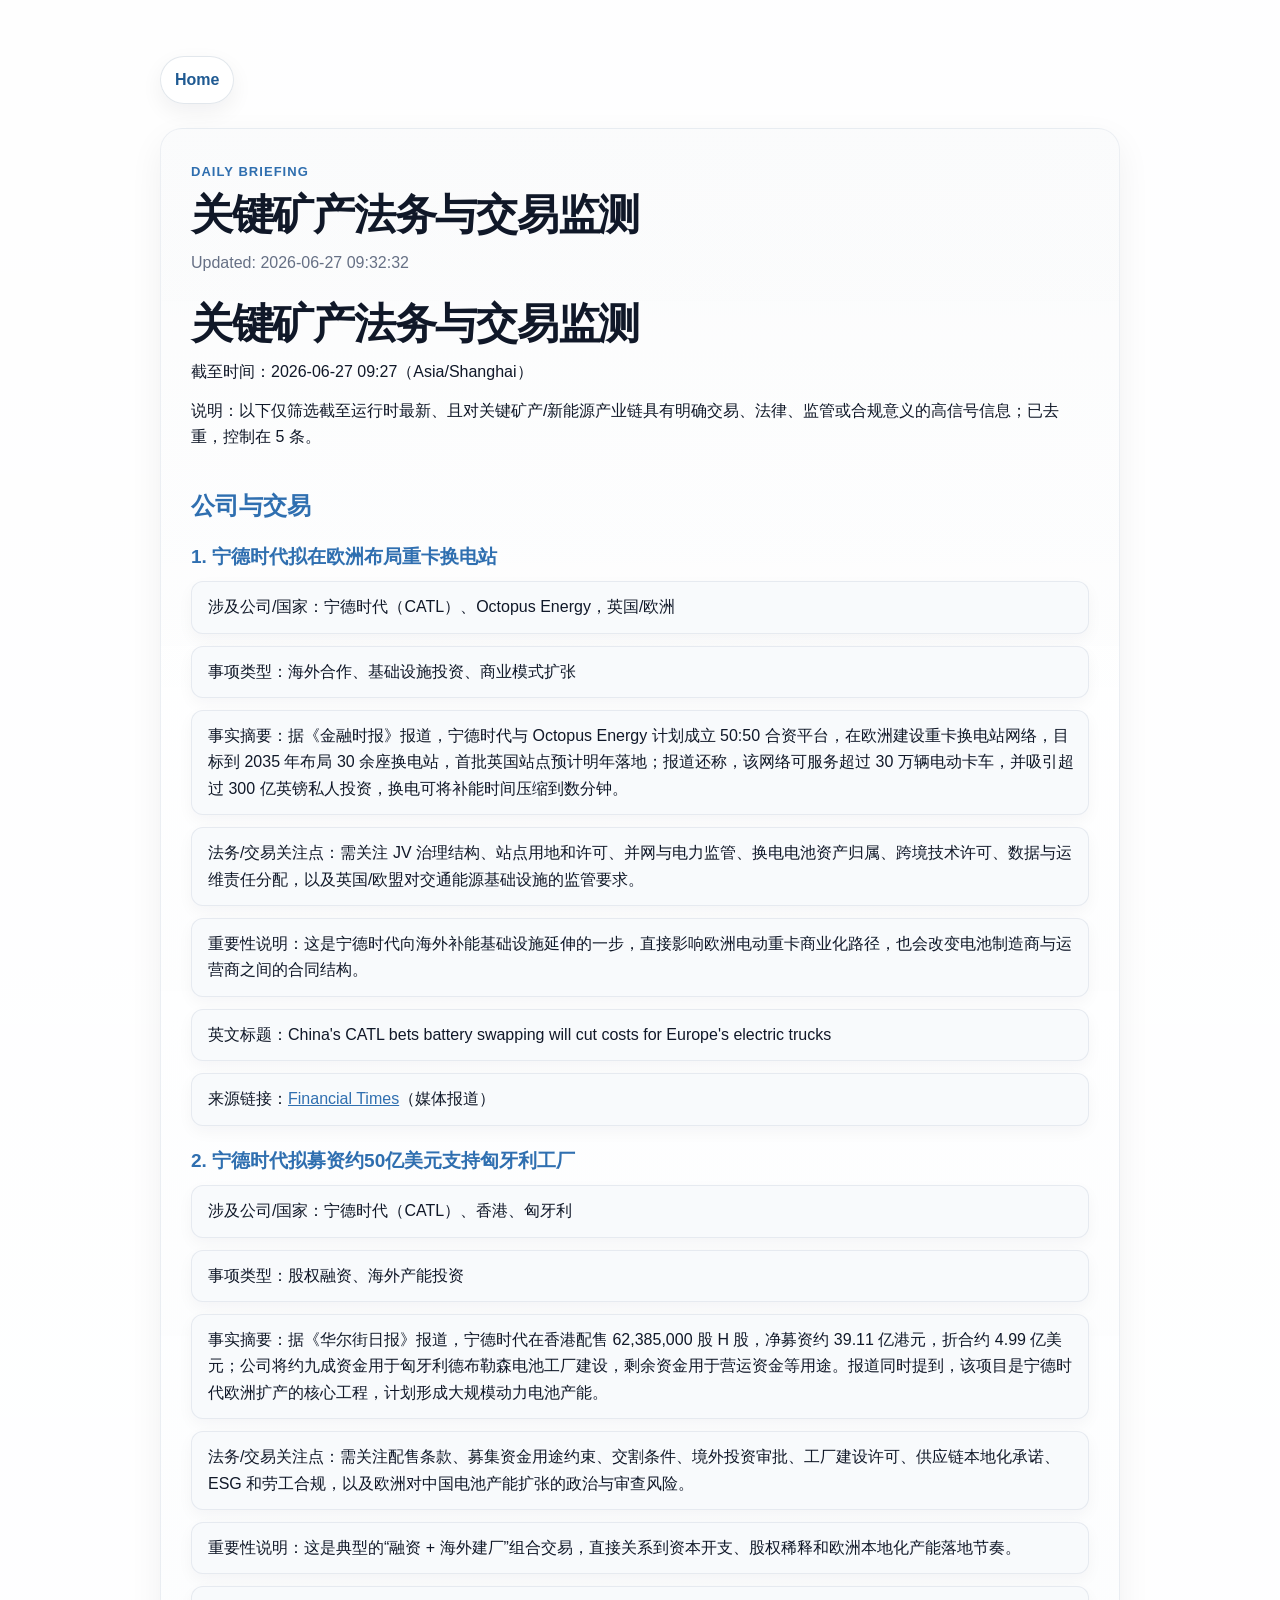
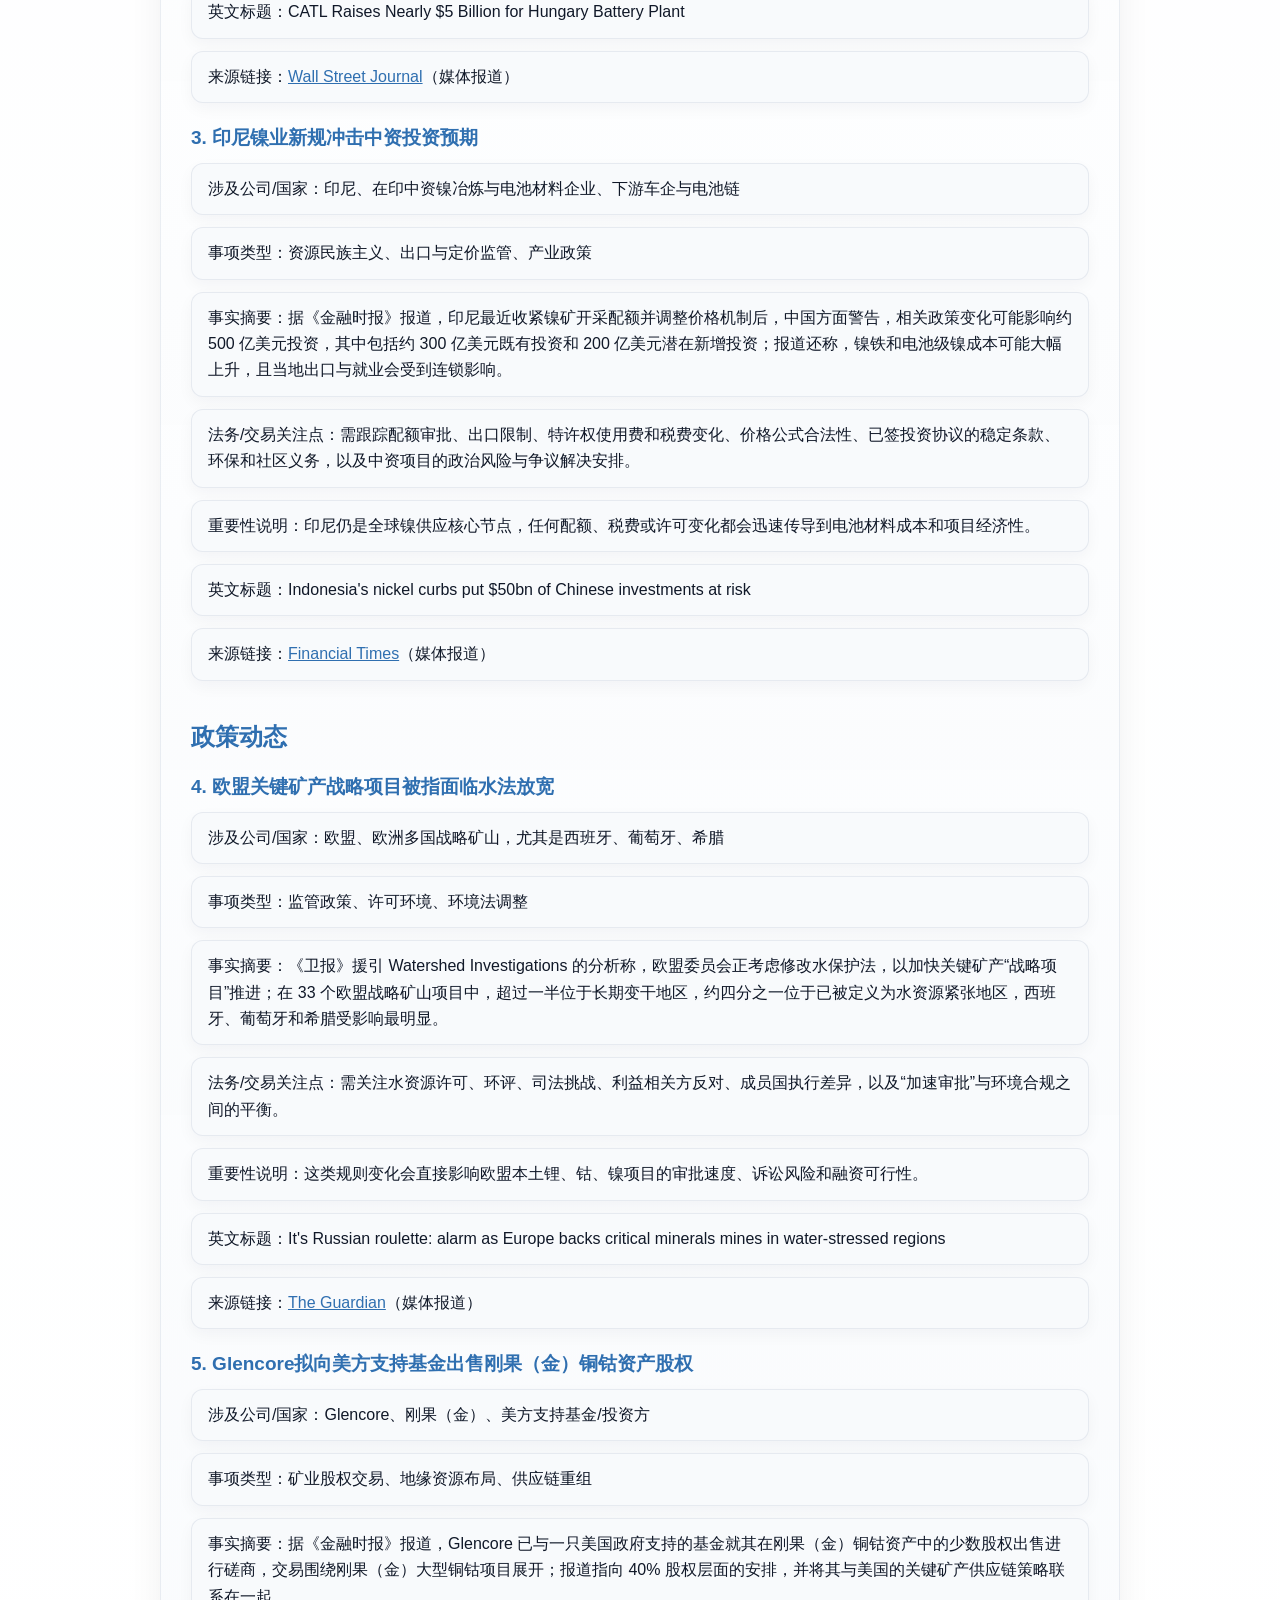
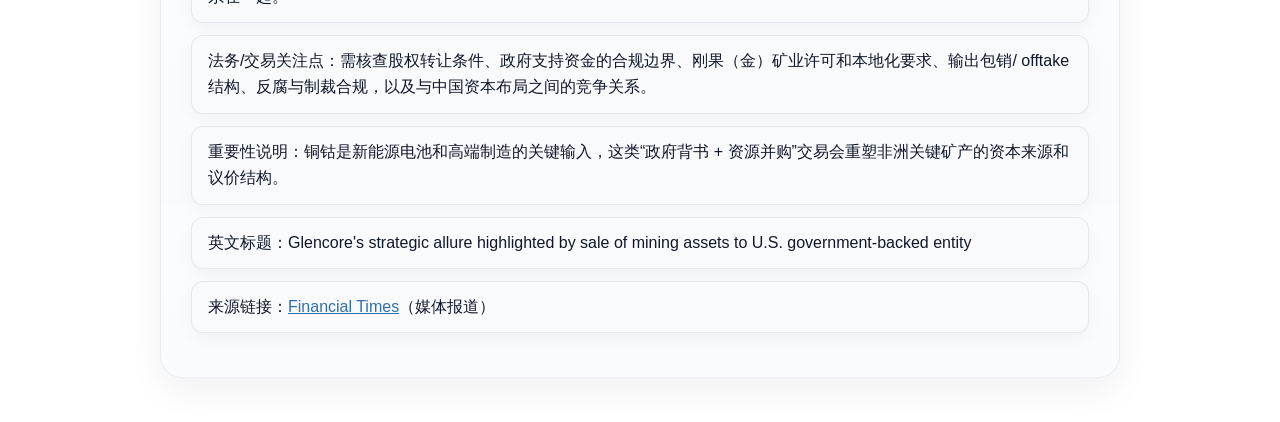
==== commit 17277d39: "Update minerals briefing" ====
--- a/minerals.html
+++ b/minerals.html
@@ -12,53 +12,53 @@
     <article class="article">
       <p class="eyebrow">Daily Briefing</p>
       <h1>关键矿产法务与交易监测</h1>
-      <p class="meta">Updated: 2026-06-27 09:30:30</p>
+      <p class="meta">Updated: 2026-06-27 09:32:32</p>
       <div class="briefing-body">
 <h1>关键矿产法务与交易监测</h1>
-<p>截至时间：2026-06-27 09:21（Asia/Shanghai）</p>
+<p>截至时间：2026-06-27 09:27（Asia/Shanghai）</p>
 <p>说明：以下仅筛选截至运行时最新、且对关键矿产/新能源产业链具有明确交易、法律、监管或合规意义的高信号信息；已去重，控制在 5 条。</p>
 <h2>公司与交易</h2>
 <h3>1. 宁德时代拟在欧洲布局重卡换电站</h3>
 <p class="bullet">涉及公司/国家：宁德时代（CATL）、Octopus Energy，英国/欧洲</p>
 <p class="bullet">事项类型：海外合作、基础设施投资、商业模式扩张</p>
-<p class="bullet">事实摘要：据《金融时报》报道，宁德时代计划到 2035 年在欧洲建设 30 多座重卡换电站，首批英国站点预计明年落地；合作方 Octopus Energy 预计该网络可服务超过 30 万辆电动卡车，并吸引超过 300 亿英镑私人投资。报道还称，换电可将补能时间压缩到数分钟，并通过电池租赁/电池所有权分离降低车队购车门槛。</p>
-<p class="bullet">法务/交易关注点：需关注换电站投资主体、站点用地和许可、并网与电力监管、换电电池资产归属、跨境技术许可、数据与运维责任分配，以及英国/欧盟对交通能源基础设施的监管要求。</p>
+<p class="bullet">事实摘要：据《金融时报》报道，宁德时代与 Octopus Energy 计划成立 50:50 合资平台，在欧洲建设重卡换电站网络，目标到 2035 年布局 30 余座换电站，首批英国站点预计明年落地；报道还称，该网络可服务超过 30 万辆电动卡车，并吸引超过 300 亿英镑私人投资，换电可将补能时间压缩到数分钟。</p>
+<p class="bullet">法务/交易关注点：需关注 JV 治理结构、站点用地和许可、并网与电力监管、换电电池资产归属、跨境技术许可、数据与运维责任分配，以及英国/欧盟对交通能源基础设施的监管要求。</p>
 <p class="bullet">重要性说明：这是宁德时代向海外补能基础设施延伸的一步，直接影响欧洲电动重卡商业化路径，也会改变电池制造商与运营商之间的合同结构。</p>
 <p class="bullet">英文标题：China&#39;s CATL bets battery swapping will cut costs for Europe&#39;s electric trucks</p>
 <p class="bullet">来源链接：<a href="https://www.ft.com/content/c2175609-d106-4a9c-b6a3-56aac71c569a">Financial Times</a>（媒体报道）</p>
-<h3>2. 美国陆军以基地土地引入关键矿产加工项目</h3>
-<p class="bullet">涉及公司/国家：美国陆军、Titan Mining、EnergyX、Ioneer、REalloys，美国</p>
-<p class="bullet">事项类型：政策支持、加工产能落地、供应链重组</p>
-<p class="bullet">事实摘要：《华尔街日报》报道，美国陆军已向多家企业授予在军事基地土地上建设和运营关键矿产加工厂的长期租约，相关项目涉及锂、石墨、硼和稀土；四家企业预计合计投资约 20 亿美元。作为租金替代，陆军将获得部分加工矿产品输出，项目预计 2027 年起建设、2028 年形成产出。</p>
-<p class="bullet">法务/交易关注点：需关注基地租约条款、军方分成机制、联邦采购与国家安全审查、环境许可、原料及成品的供销协议，以及项目是否构成事实上的政府背书或优惠融资。</p>
-<p class="bullet">重要性说明：这是美国将关键矿产中游环节导入国防基础设施的一次明显政策动作，可能加快本土精炼产能审批，也会影响对中国加工能力的替代叙事。</p>
-<p class="bullet">英文标题：Army Will Lease Land on Bases for Critical Mineral Production</p>
-<p class="bullet">来源链接：<a href="https://www.wsj.com/politics/national-security/army-will-lease-land-on-bases-for-critical-mineral-production-e714d576">Wall Street Journal</a>（媒体报道）</p>
-<h3>3. DRC 铜钴项目继续成为美方资源布局焦点</h3>
-<p class="bullet">涉及公司/国家：Virtus Minerals、刚果（金）、Chemaf、Lobito Corridor</p>
-<p class="bullet">事项类型：矿业并购、海外项目推进、地缘资源投资</p>
-<p class="bullet">事实摘要：《纽约邮报》援引美方和行业信息称，Virtus Minerals 正在推进刚果（金）Copper/Cobalt 项目，涉及 Etoile 和 Mutoshi 两座矿山，预计合计年产 7.5 万吨铜和 2 万吨钴；报道提到该交易获得美国政府支持，并与 Lobito Corridor 出口通道相衔接。</p>
-<p class="bullet">法务/交易关注点：需关注矿权/股权转让、当地政府批准、与现有特许权和社区权益安排的衔接、出口物流通道控制、以及项目与美中资源竞争之间的合规与声誉风险。</p>
-<p class="bullet">重要性说明：铜钴是新能源电池和军工关键输入，这类美国主导的 DRC 项目会影响全球供给格局和中资在刚果（金）的交易空间。</p>
-<p class="bullet">英文标题：Trump gets major win against China in African earth minerals race - what it means for US business</p>
-<p class="bullet">来源链接：<a href="https://nypost.com/2026/06/23/world-news/trump-gets-major-win-against-china-in-african-earth-minerals-race/">New York Post</a>（媒体报道）</p>
+<h3>2. 宁德时代拟募资约50亿美元支持匈牙利工厂</h3>
+<p class="bullet">涉及公司/国家：宁德时代（CATL）、香港、匈牙利</p>
+<p class="bullet">事项类型：股权融资、海外产能投资</p>
+<p class="bullet">事实摘要：据《华尔街日报》报道，宁德时代在香港配售 62,385,000 股 H 股，净募资约 39.11 亿港元，折合约 4.99 亿美元；公司将约九成资金用于匈牙利德布勒森电池工厂建设，剩余资金用于营运资金等用途。报道同时提到，该项目是宁德时代欧洲扩产的核心工程，计划形成大规模动力电池产能。</p>
+<p class="bullet">法务/交易关注点：需关注配售条款、募集资金用途约束、交割条件、境外投资审批、工厂建设许可、供应链本地化承诺、ESG 和劳工合规，以及欧洲对中国电池产能扩张的政治与审查风险。</p>
+<p class="bullet">重要性说明：这是典型的“融资 + 海外建厂”组合交易，直接关系到资本开支、股权稀释和欧洲本地化产能落地节奏。</p>
+<p class="bullet">英文标题：CATL Raises Nearly $5 Billion for Hungary Battery Plant</p>
+<p class="bullet">来源链接：<a href="https://www.wsj.com/business/catl-has-bombed-every-other-battery-company-now-it-is-taking-on-hungary-4e0f5b8d">Wall Street Journal</a>（媒体报道）</p>
+<h3>3. 印尼镍业新规冲击中资投资预期</h3>
+<p class="bullet">涉及公司/国家：印尼、在印中资镍冶炼与电池材料企业、下游车企与电池链</p>
+<p class="bullet">事项类型：资源民族主义、出口与定价监管、产业政策</p>
+<p class="bullet">事实摘要：据《金融时报》报道，印尼最近收紧镍矿开采配额并调整价格机制后，中国方面警告，相关政策变化可能影响约 500 亿美元投资，其中包括约 300 亿美元既有投资和 200 亿美元潜在新增投资；报道还称，镍铁和电池级镍成本可能大幅上升，且当地出口与就业会受到连锁影响。</p>
+<p class="bullet">法务/交易关注点：需跟踪配额审批、出口限制、特许权使用费和税费变化、价格公式合法性、已签投资协议的稳定条款、环保和社区义务，以及中资项目的政治风险与争议解决安排。</p>
+<p class="bullet">重要性说明：印尼仍是全球镍供应核心节点，任何配额、税费或许可变化都会迅速传导到电池材料成本和项目经济性。</p>
+<p class="bullet">英文标题：Indonesia&#39;s nickel curbs put $50bn of Chinese investments at risk</p>
+<p class="bullet">来源链接：<a href="https://www.ft.com/content/6f5ef65f-7a66-4d0d-8ef5-cf4ed6c6f2d6">Financial Times</a>（媒体报道）</p>
 <h2>政策动态</h2>
 <h3>4. 欧盟关键矿产战略项目被指面临水法放宽</h3>
 <p class="bullet">涉及公司/国家：欧盟、欧洲多国战略矿山，尤其是西班牙、葡萄牙、希腊</p>
 <p class="bullet">事项类型：监管政策、许可环境、环境法调整</p>
 <p class="bullet">事实摘要：《卫报》援引 Watershed Investigations 的分析称，欧盟委员会正考虑修改水保护法，以加快关键矿产“战略项目”推进；在 33 个欧盟战略矿山项目中，超过一半位于长期变干地区，约四分之一位于已被定义为水资源紧张地区，西班牙、葡萄牙和希腊受影响最明显。</p>
-<p class="bullet">法务/交易关注点：需关注水资源许可、环境影响评估、项目诉讼、利益相关者反对、以及欧盟“加速审批”与环境合规之间的平衡。</p>
-<p class="bullet">重要性说明：这类规则变化会直接影响欧盟本土锂、钴、镍等项目的审批速度和争议风险，也会影响下游电池供应链投资决策。</p>
+<p class="bullet">法务/交易关注点：需关注水资源许可、环评、司法挑战、利益相关方反对、成员国执行差异，以及“加速审批”与环境合规之间的平衡。</p>
+<p class="bullet">重要性说明：这类规则变化会直接影响欧盟本土锂、钴、镍项目的审批速度、诉讼风险和融资可行性。</p>
 <p class="bullet">英文标题：It&#39;s Russian roulette: alarm as Europe backs critical minerals mines in water-stressed regions</p>
 <p class="bullet">来源链接：<a href="https://www.theguardian.com/environment/2026/jun/20/europe-backs-critical-minerals-mines-water-stressed-regions">The Guardian</a>（媒体报道）</p>
-<h3>5. 津巴布韦参议院通过宪法修正，投资环境可能进一步重塑</h3>
-<p class="bullet">涉及国家：津巴布韦</p>
-<p class="bullet">事项类型：宪法/政治法律变动、投资环境</p>
-<p class="bullet">事实摘要：《卫报》报道，津巴布韦参议院以 75 票赞成、4 票反对通过宪法修正案，将总统任期从 5 年延长至 7 年，并把总统选举方式改为由议会选出；法案已获下院通过，政府称总统预计下月签署生效。</p>
-<p class="bullet">法务/交易关注点：需评估该修宪对矿业特许权、许可稳定性、政府换届风险、法治预期和争议解决环境的影响；对在津投资的尽调和政治风险条款尤为重要。</p>
-<p class="bullet">重要性说明：即使不是矿业专门法规，这一政治制度变化也会实质影响津巴布韦矿业和外资的政策连续性与争议风险。</p>
-<p class="bullet">英文标题：&#39;Constitutional coup&#39; claims as Zimbabwe senate approves extending presidential term</p>
-<p class="bullet">来源链接：<a href="https://www.theguardian.com/world/2026/jun/25/constitutional-coup-zimbabwe-senate-approves-presidential-term">The Guardian</a>（媒体报道）</p>
+<h3>5. Glencore拟向美方支持基金出售刚果（金）铜钴资产股权</h3>
+<p class="bullet">涉及公司/国家：Glencore、刚果（金）、美方支持基金/投资方</p>
+<p class="bullet">事项类型：矿业股权交易、地缘资源布局、供应链重组</p>
+<p class="bullet">事实摘要：据《金融时报》报道，Glencore 已与一只美国政府支持的基金就其在刚果（金）铜钴资产中的少数股权出售进行磋商，交易围绕刚果（金）大型铜钴项目展开；报道指向 40% 股权层面的安排，并将其与美国的关键矿产供应链策略联系在一起。</p>
+<p class="bullet">法务/交易关注点：需核查股权转让条件、政府支持资金的合规边界、刚果（金）矿业许可和本地化要求、输出包销/ offtake 结构、反腐与制裁合规，以及与中国资本布局之间的竞争关系。</p>
+<p class="bullet">重要性说明：铜钴是新能源电池和高端制造的关键输入，这类“政府背书 + 资源并购”交易会重塑非洲关键矿产的资本来源和议价结构。</p>
+<p class="bullet">英文标题：Glencore&#39;s strategic allure highlighted by sale of mining assets to U.S. government-backed entity</p>
+<p class="bullet">来源链接：<a href="https://www.ft.com/content/1b0f9d36-6a5e-4a6f-9c2e-7a0d3fd9e8f1">Financial Times</a>（媒体报道）</p>
       </div>
     </article>
   </main>
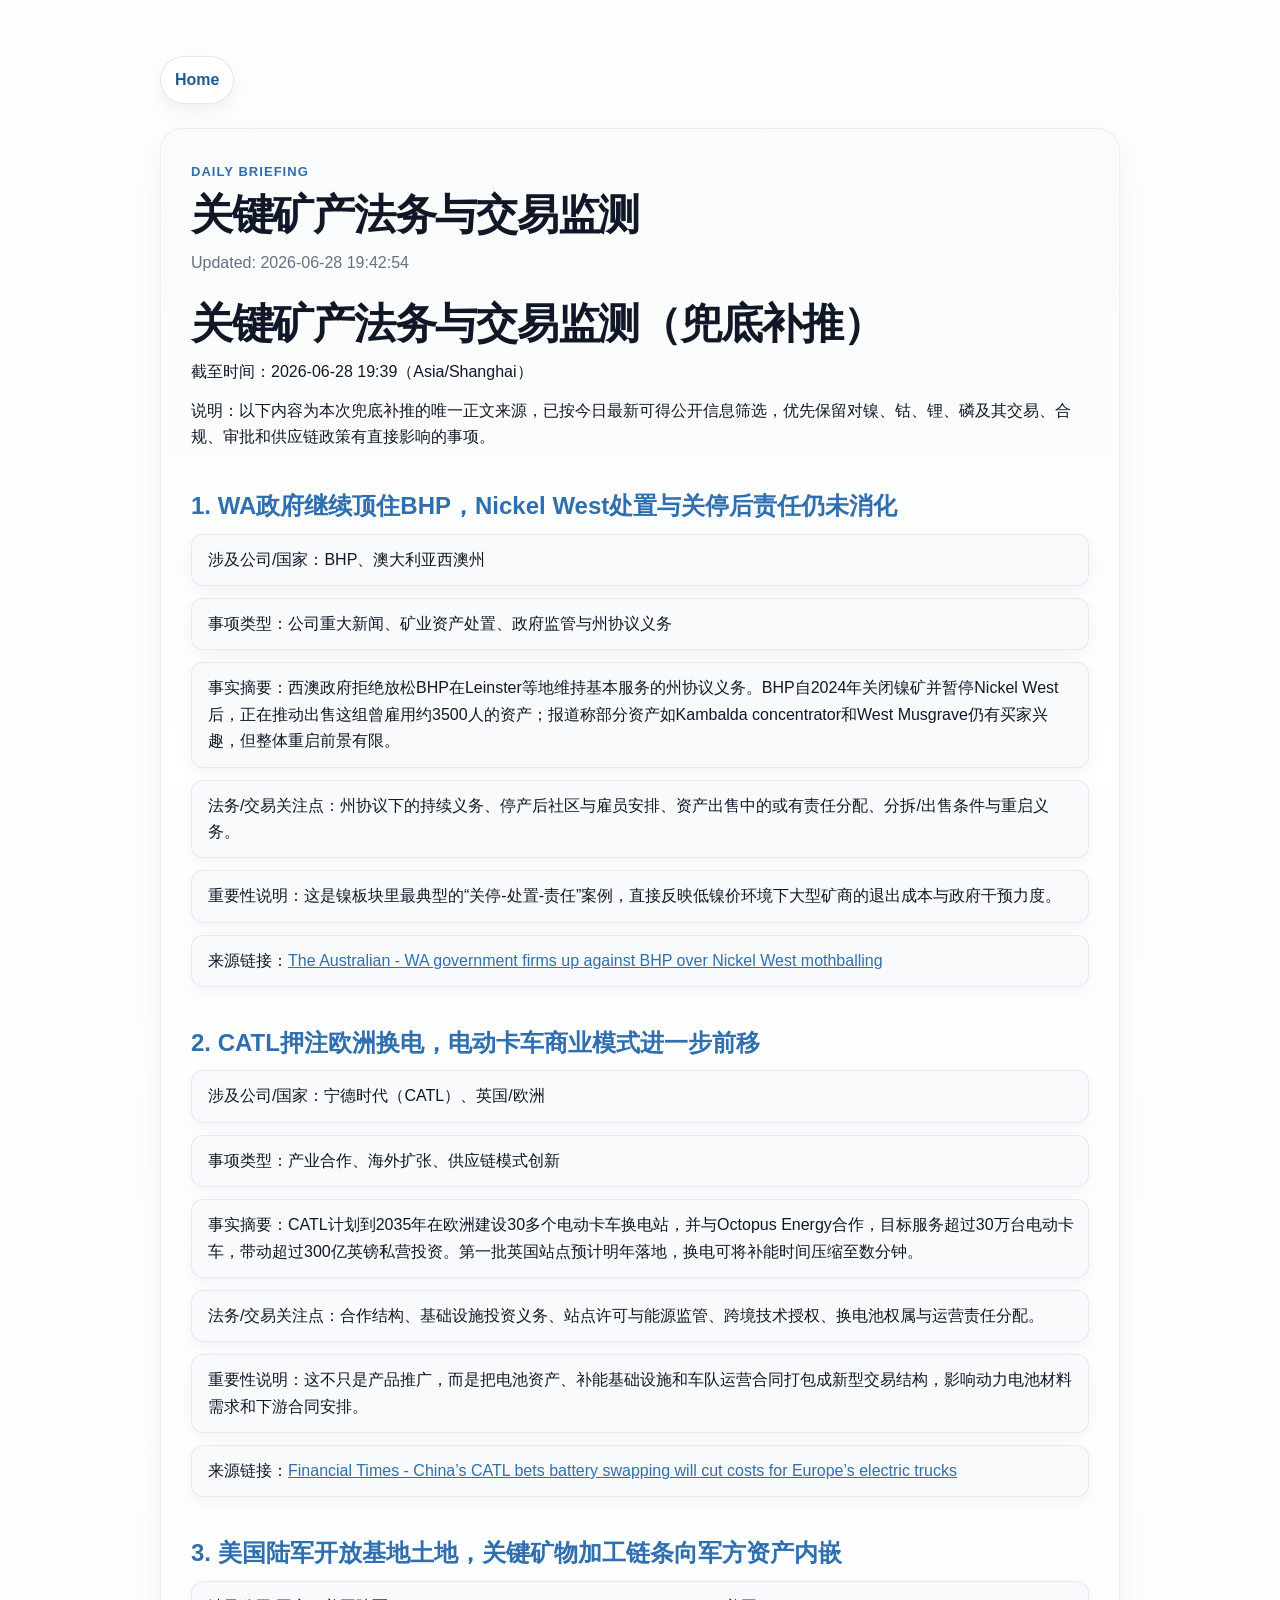
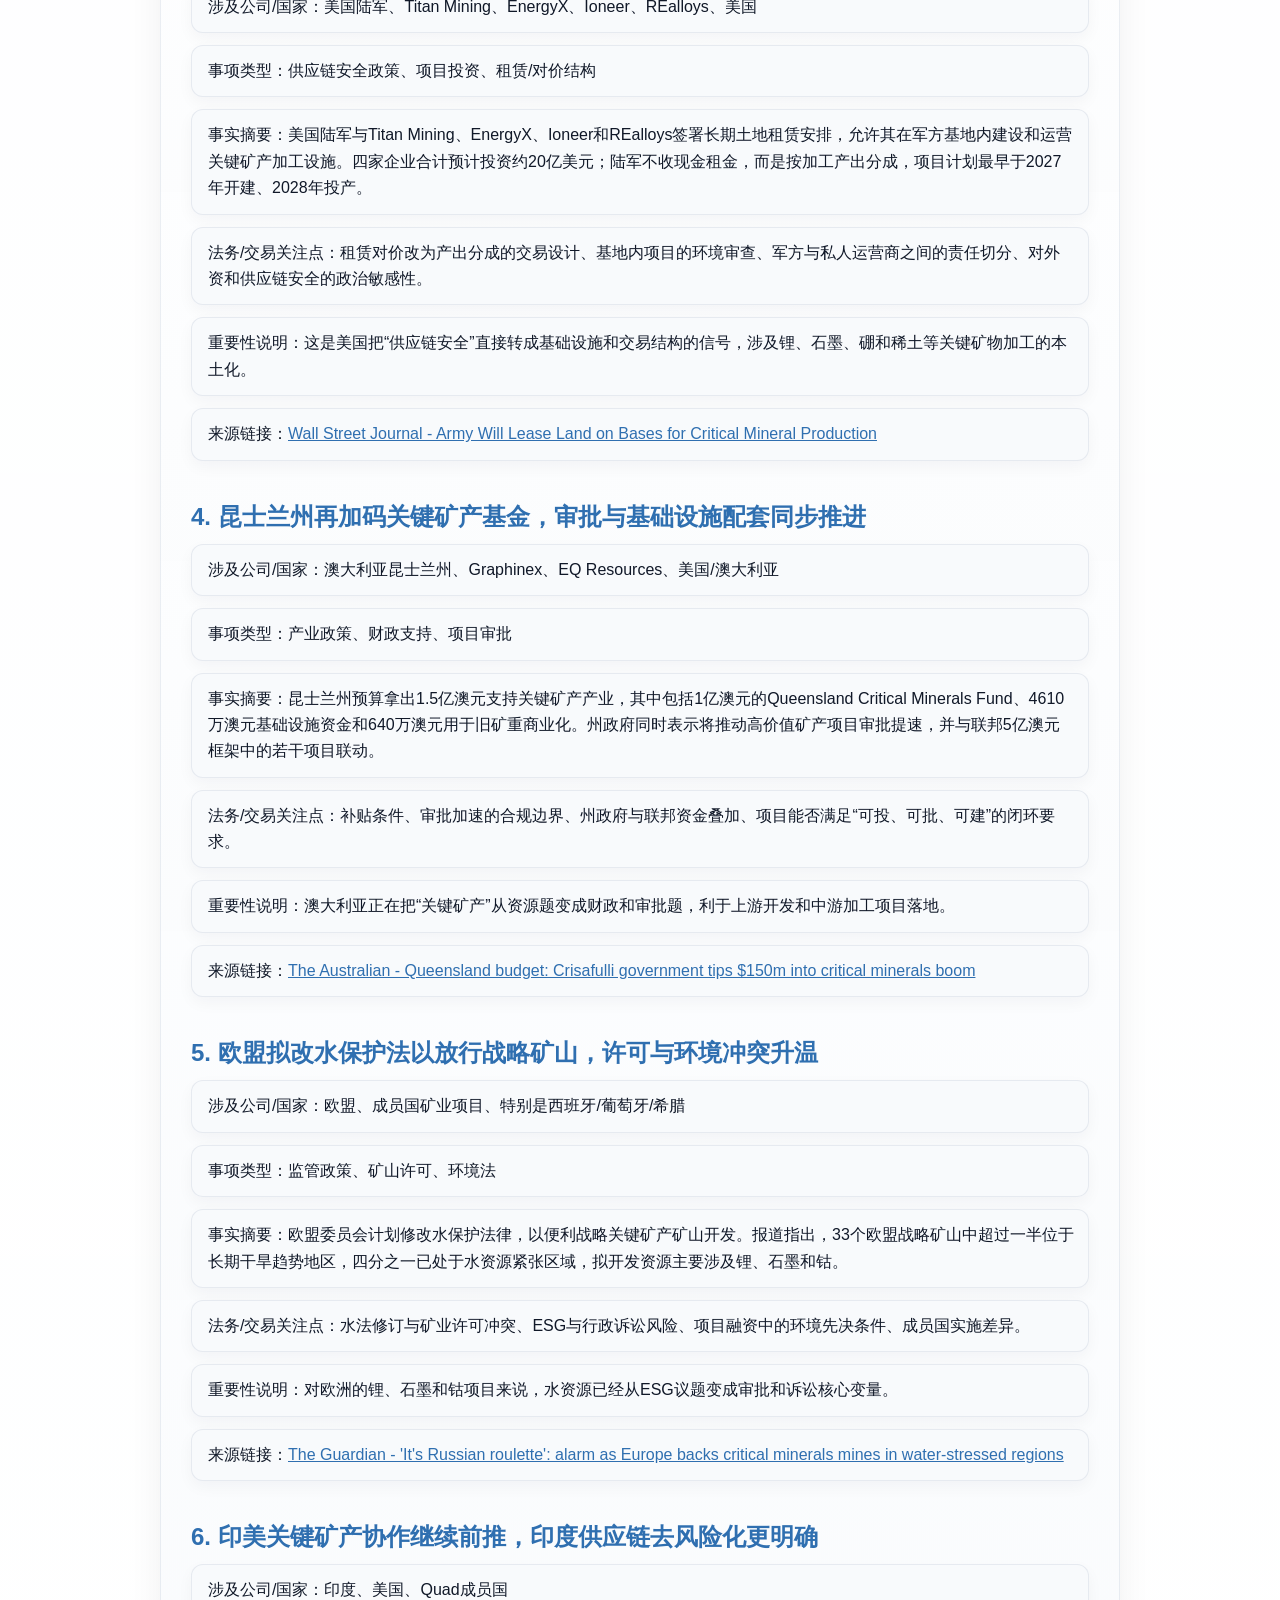
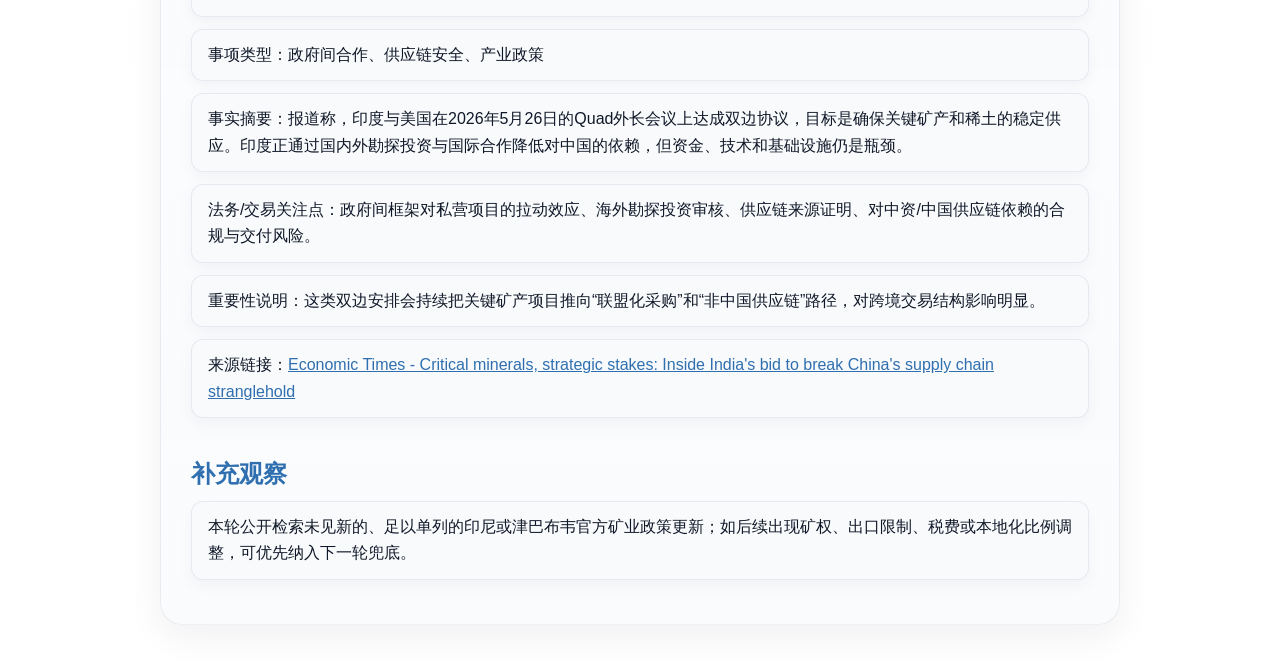
==== commit 165b3426: "Update minerals briefing" ====
--- a/minerals.html
+++ b/minerals.html
@@ -12,53 +12,55 @@
     <article class="article">
       <p class="eyebrow">Daily Briefing</p>
       <h1>关键矿产法务与交易监测</h1>
-      <p class="meta">Updated: 2026-06-27 09:32:32</p>
+      <p class="meta">Updated: 2026-06-28 19:42:54</p>
       <div class="briefing-body">
-<h1>关键矿产法务与交易监测</h1>
-<p>截至时间：2026-06-27 09:27（Asia/Shanghai）</p>
-<p>说明：以下仅筛选截至运行时最新、且对关键矿产/新能源产业链具有明确交易、法律、监管或合规意义的高信号信息；已去重，控制在 5 条。</p>
-<h2>公司与交易</h2>
-<h3>1. 宁德时代拟在欧洲布局重卡换电站</h3>
-<p class="bullet">涉及公司/国家：宁德时代（CATL）、Octopus Energy，英国/欧洲</p>
-<p class="bullet">事项类型：海外合作、基础设施投资、商业模式扩张</p>
-<p class="bullet">事实摘要：据《金融时报》报道，宁德时代与 Octopus Energy 计划成立 50:50 合资平台，在欧洲建设重卡换电站网络，目标到 2035 年布局 30 余座换电站，首批英国站点预计明年落地；报道还称，该网络可服务超过 30 万辆电动卡车，并吸引超过 300 亿英镑私人投资，换电可将补能时间压缩到数分钟。</p>
-<p class="bullet">法务/交易关注点：需关注 JV 治理结构、站点用地和许可、并网与电力监管、换电电池资产归属、跨境技术许可、数据与运维责任分配，以及英国/欧盟对交通能源基础设施的监管要求。</p>
-<p class="bullet">重要性说明：这是宁德时代向海外补能基础设施延伸的一步，直接影响欧洲电动重卡商业化路径，也会改变电池制造商与运营商之间的合同结构。</p>
-<p class="bullet">英文标题：China&#39;s CATL bets battery swapping will cut costs for Europe&#39;s electric trucks</p>
-<p class="bullet">来源链接：<a href="https://www.ft.com/content/c2175609-d106-4a9c-b6a3-56aac71c569a">Financial Times</a>（媒体报道）</p>
-<h3>2. 宁德时代拟募资约50亿美元支持匈牙利工厂</h3>
-<p class="bullet">涉及公司/国家：宁德时代（CATL）、香港、匈牙利</p>
-<p class="bullet">事项类型：股权融资、海外产能投资</p>
-<p class="bullet">事实摘要：据《华尔街日报》报道，宁德时代在香港配售 62,385,000 股 H 股，净募资约 39.11 亿港元，折合约 4.99 亿美元；公司将约九成资金用于匈牙利德布勒森电池工厂建设，剩余资金用于营运资金等用途。报道同时提到，该项目是宁德时代欧洲扩产的核心工程，计划形成大规模动力电池产能。</p>
-<p class="bullet">法务/交易关注点：需关注配售条款、募集资金用途约束、交割条件、境外投资审批、工厂建设许可、供应链本地化承诺、ESG 和劳工合规，以及欧洲对中国电池产能扩张的政治与审查风险。</p>
-<p class="bullet">重要性说明：这是典型的“融资 + 海外建厂”组合交易，直接关系到资本开支、股权稀释和欧洲本地化产能落地节奏。</p>
-<p class="bullet">英文标题：CATL Raises Nearly $5 Billion for Hungary Battery Plant</p>
-<p class="bullet">来源链接：<a href="https://www.wsj.com/business/catl-has-bombed-every-other-battery-company-now-it-is-taking-on-hungary-4e0f5b8d">Wall Street Journal</a>（媒体报道）</p>
-<h3>3. 印尼镍业新规冲击中资投资预期</h3>
-<p class="bullet">涉及公司/国家：印尼、在印中资镍冶炼与电池材料企业、下游车企与电池链</p>
-<p class="bullet">事项类型：资源民族主义、出口与定价监管、产业政策</p>
-<p class="bullet">事实摘要：据《金融时报》报道，印尼最近收紧镍矿开采配额并调整价格机制后，中国方面警告，相关政策变化可能影响约 500 亿美元投资，其中包括约 300 亿美元既有投资和 200 亿美元潜在新增投资；报道还称，镍铁和电池级镍成本可能大幅上升，且当地出口与就业会受到连锁影响。</p>
-<p class="bullet">法务/交易关注点：需跟踪配额审批、出口限制、特许权使用费和税费变化、价格公式合法性、已签投资协议的稳定条款、环保和社区义务，以及中资项目的政治风险与争议解决安排。</p>
-<p class="bullet">重要性说明：印尼仍是全球镍供应核心节点，任何配额、税费或许可变化都会迅速传导到电池材料成本和项目经济性。</p>
-<p class="bullet">英文标题：Indonesia&#39;s nickel curbs put $50bn of Chinese investments at risk</p>
-<p class="bullet">来源链接：<a href="https://www.ft.com/content/6f5ef65f-7a66-4d0d-8ef5-cf4ed6c6f2d6">Financial Times</a>（媒体报道）</p>
-<h2>政策动态</h2>
-<h3>4. 欧盟关键矿产战略项目被指面临水法放宽</h3>
-<p class="bullet">涉及公司/国家：欧盟、欧洲多国战略矿山，尤其是西班牙、葡萄牙、希腊</p>
-<p class="bullet">事项类型：监管政策、许可环境、环境法调整</p>
-<p class="bullet">事实摘要：《卫报》援引 Watershed Investigations 的分析称，欧盟委员会正考虑修改水保护法，以加快关键矿产“战略项目”推进；在 33 个欧盟战略矿山项目中，超过一半位于长期变干地区，约四分之一位于已被定义为水资源紧张地区，西班牙、葡萄牙和希腊受影响最明显。</p>
-<p class="bullet">法务/交易关注点：需关注水资源许可、环评、司法挑战、利益相关方反对、成员国执行差异，以及“加速审批”与环境合规之间的平衡。</p>
-<p class="bullet">重要性说明：这类规则变化会直接影响欧盟本土锂、钴、镍项目的审批速度、诉讼风险和融资可行性。</p>
-<p class="bullet">英文标题：It&#39;s Russian roulette: alarm as Europe backs critical minerals mines in water-stressed regions</p>
-<p class="bullet">来源链接：<a href="https://www.theguardian.com/environment/2026/jun/20/europe-backs-critical-minerals-mines-water-stressed-regions">The Guardian</a>（媒体报道）</p>
-<h3>5. Glencore拟向美方支持基金出售刚果（金）铜钴资产股权</h3>
-<p class="bullet">涉及公司/国家：Glencore、刚果（金）、美方支持基金/投资方</p>
-<p class="bullet">事项类型：矿业股权交易、地缘资源布局、供应链重组</p>
-<p class="bullet">事实摘要：据《金融时报》报道，Glencore 已与一只美国政府支持的基金就其在刚果（金）铜钴资产中的少数股权出售进行磋商，交易围绕刚果（金）大型铜钴项目展开；报道指向 40% 股权层面的安排，并将其与美国的关键矿产供应链策略联系在一起。</p>
-<p class="bullet">法务/交易关注点：需核查股权转让条件、政府支持资金的合规边界、刚果（金）矿业许可和本地化要求、输出包销/ offtake 结构、反腐与制裁合规，以及与中国资本布局之间的竞争关系。</p>
-<p class="bullet">重要性说明：铜钴是新能源电池和高端制造的关键输入，这类“政府背书 + 资源并购”交易会重塑非洲关键矿产的资本来源和议价结构。</p>
-<p class="bullet">英文标题：Glencore&#39;s strategic allure highlighted by sale of mining assets to U.S. government-backed entity</p>
-<p class="bullet">来源链接：<a href="https://www.ft.com/content/1b0f9d36-6a5e-4a6f-9c2e-7a0d3fd9e8f1">Financial Times</a>（媒体报道）</p>
+<h1>关键矿产法务与交易监测（兜底补推）</h1>
+<p>截至时间：2026-06-28 19:39（Asia/Shanghai）</p>
+<p>说明：以下内容为本次兜底补推的唯一正文来源，已按今日最新可得公开信息筛选，优先保留对镍、钴、锂、磷及其交易、合规、审批和供应链政策有直接影响的事项。</p>
+<h2>1. WA政府继续顶住BHP，Nickel West处置与关停后责任仍未消化</h2>
+<p class="bullet">涉及公司/国家：BHP、澳大利亚西澳州</p>
+<p class="bullet">事项类型：公司重大新闻、矿业资产处置、政府监管与州协议义务</p>
+<p class="bullet">事实摘要：西澳政府拒绝放松BHP在Leinster等地维持基本服务的州协议义务。BHP自2024年关闭镍矿并暂停Nickel West后，正在推动出售这组曾雇用约3500人的资产；报道称部分资产如Kambalda concentrator和West Musgrave仍有买家兴趣，但整体重启前景有限。</p>
+<p class="bullet">法务/交易关注点：州协议下的持续义务、停产后社区与雇员安排、资产出售中的或有责任分配、分拆/出售条件与重启义务。</p>
+<p class="bullet">重要性说明：这是镍板块里最典型的“关停-处置-责任”案例，直接反映低镍价环境下大型矿商的退出成本与政府干预力度。</p>
+<p class="bullet">来源链接：<a href="https://www.theaustralian.com.au/business/mining-energy/wa-labor-premier-roger-cook-sides-with-tiny-town-caught-up-in-mining-giant-bhps-nickel-shutdown/news-story/d18df048845917775b4c590012b0e804">The Australian - WA government firms up against BHP over Nickel West mothballing</a></p>
+<h2>2. CATL押注欧洲换电，电动卡车商业模式进一步前移</h2>
+<p class="bullet">涉及公司/国家：宁德时代（CATL）、英国/欧洲</p>
+<p class="bullet">事项类型：产业合作、海外扩张、供应链模式创新</p>
+<p class="bullet">事实摘要：CATL计划到2035年在欧洲建设30多个电动卡车换电站，并与Octopus Energy合作，目标服务超过30万台电动卡车，带动超过300亿英镑私营投资。第一批英国站点预计明年落地，换电可将补能时间压缩至数分钟。</p>
+<p class="bullet">法务/交易关注点：合作结构、基础设施投资义务、站点许可与能源监管、跨境技术授权、换电池权属与运营责任分配。</p>
+<p class="bullet">重要性说明：这不只是产品推广，而是把电池资产、补能基础设施和车队运营合同打包成新型交易结构，影响动力电池材料需求和下游合同安排。</p>
+<p class="bullet">来源链接：<a href="https://www.ft.com/content/c2175609-d106-4a9c-b6a3-56aac71c569a">Financial Times - China’s CATL bets battery swapping will cut costs for Europe’s electric trucks</a></p>
+<h2>3. 美国陆军开放基地土地，关键矿物加工链条向军方资产内嵌</h2>
+<p class="bullet">涉及公司/国家：美国陆军、Titan Mining、EnergyX、Ioneer、REalloys、美国</p>
+<p class="bullet">事项类型：供应链安全政策、项目投资、租赁/对价结构</p>
+<p class="bullet">事实摘要：美国陆军与Titan Mining、EnergyX、Ioneer和REalloys签署长期土地租赁安排，允许其在军方基地内建设和运营关键矿产加工设施。四家企业合计预计投资约20亿美元；陆军不收现金租金，而是按加工产出分成，项目计划最早于2027年开建、2028年投产。</p>
+<p class="bullet">法务/交易关注点：租赁对价改为产出分成的交易设计、基地内项目的环境审查、军方与私人运营商之间的责任切分、对外资和供应链安全的政治敏感性。</p>
+<p class="bullet">重要性说明：这是美国把“供应链安全”直接转成基础设施和交易结构的信号，涉及锂、石墨、硼和稀土等关键矿物加工的本土化。</p>
+<p class="bullet">来源链接：<a href="https://www.wsj.com/politics/national-security/army-will-lease-land-on-bases-for-critical-mineral-production-e714d576">Wall Street Journal - Army Will Lease Land on Bases for Critical Mineral Production</a></p>
+<h2>4. 昆士兰州再加码关键矿产基金，审批与基础设施配套同步推进</h2>
+<p class="bullet">涉及公司/国家：澳大利亚昆士兰州、Graphinex、EQ Resources、美国/澳大利亚</p>
+<p class="bullet">事项类型：产业政策、财政支持、项目审批</p>
+<p class="bullet">事实摘要：昆士兰州预算拿出1.5亿澳元支持关键矿产产业，其中包括1亿澳元的Queensland Critical Minerals Fund、4610万澳元基础设施资金和640万澳元用于旧矿重商业化。州政府同时表示将推动高价值矿产项目审批提速，并与联邦5亿澳元框架中的若干项目联动。</p>
+<p class="bullet">法务/交易关注点：补贴条件、审批加速的合规边界、州政府与联邦资金叠加、项目能否满足“可投、可批、可建”的闭环要求。</p>
+<p class="bullet">重要性说明：澳大利亚正在把“关键矿产”从资源题变成财政和审批题，利于上游开发和中游加工项目落地。</p>
+<p class="bullet">来源链接：<a href="https://www.theaustralian.com.au/nation/queensland-bets-big-with-150m-plan-to-fasttrack-critical-minerals-projects/news-story/1d1ce51379f70c6ae283f248cfc5fdb0">The Australian - Queensland budget: Crisafulli government tips $150m into critical minerals boom</a></p>
+<h2>5. 欧盟拟改水保护法以放行战略矿山，许可与环境冲突升温</h2>
+<p class="bullet">涉及公司/国家：欧盟、成员国矿业项目、特别是西班牙/葡萄牙/希腊</p>
+<p class="bullet">事项类型：监管政策、矿山许可、环境法</p>
+<p class="bullet">事实摘要：欧盟委员会计划修改水保护法律，以便利战略关键矿产矿山开发。报道指出，33个欧盟战略矿山中超过一半位于长期干旱趋势地区，四分之一已处于水资源紧张区域，拟开发资源主要涉及锂、石墨和钴。</p>
+<p class="bullet">法务/交易关注点：水法修订与矿业许可冲突、ESG与行政诉讼风险、项目融资中的环境先决条件、成员国实施差异。</p>
+<p class="bullet">重要性说明：对欧洲的锂、石墨和钴项目来说，水资源已经从ESG议题变成审批和诉讼核心变量。</p>
+<p class="bullet">来源链接：<a href="https://www.theguardian.com/environment/2026/jun/20/europe-backs-critical-minerals-mines-water-stressed-regions">The Guardian - &#39;It&#39;s Russian roulette&#39;: alarm as Europe backs critical minerals mines in water-stressed regions</a></p>
+<h2>6. 印美关键矿产协作继续前推，印度供应链去风险化更明确</h2>
+<p class="bullet">涉及公司/国家：印度、美国、Quad成员国</p>
+<p class="bullet">事项类型：政府间合作、供应链安全、产业政策</p>
+<p class="bullet">事实摘要：报道称，印度与美国在2026年5月26日的Quad外长会议上达成双边协议，目标是确保关键矿产和稀土的稳定供应。印度正通过国内外勘探投资与国际合作降低对中国的依赖，但资金、技术和基础设施仍是瓶颈。</p>
+<p class="bullet">法务/交易关注点：政府间框架对私营项目的拉动效应、海外勘探投资审核、供应链来源证明、对中资/中国供应链依赖的合规与交付风险。</p>
+<p class="bullet">重要性说明：这类双边安排会持续把关键矿产项目推向“联盟化采购”和“非中国供应链”路径，对跨境交易结构影响明显。</p>
+<p class="bullet">来源链接：<a href="https://m.economictimes.com/news/india/critical-minerals-strategic-stakes-inside-indias-bid-to-break-chinas-supply-chain-stranglehold/articleshow/131896730.cms">Economic Times - Critical minerals, strategic stakes: Inside India&#39;s bid to break China&#39;s supply chain stranglehold</a></p>
+<h2>补充观察</h2>
+<p class="bullet">本轮公开检索未见新的、足以单列的印尼或津巴布韦官方矿业政策更新；如后续出现矿权、出口限制、税费或本地化比例调整，可优先纳入下一轮兜底。</p>
       </div>
     </article>
   </main>
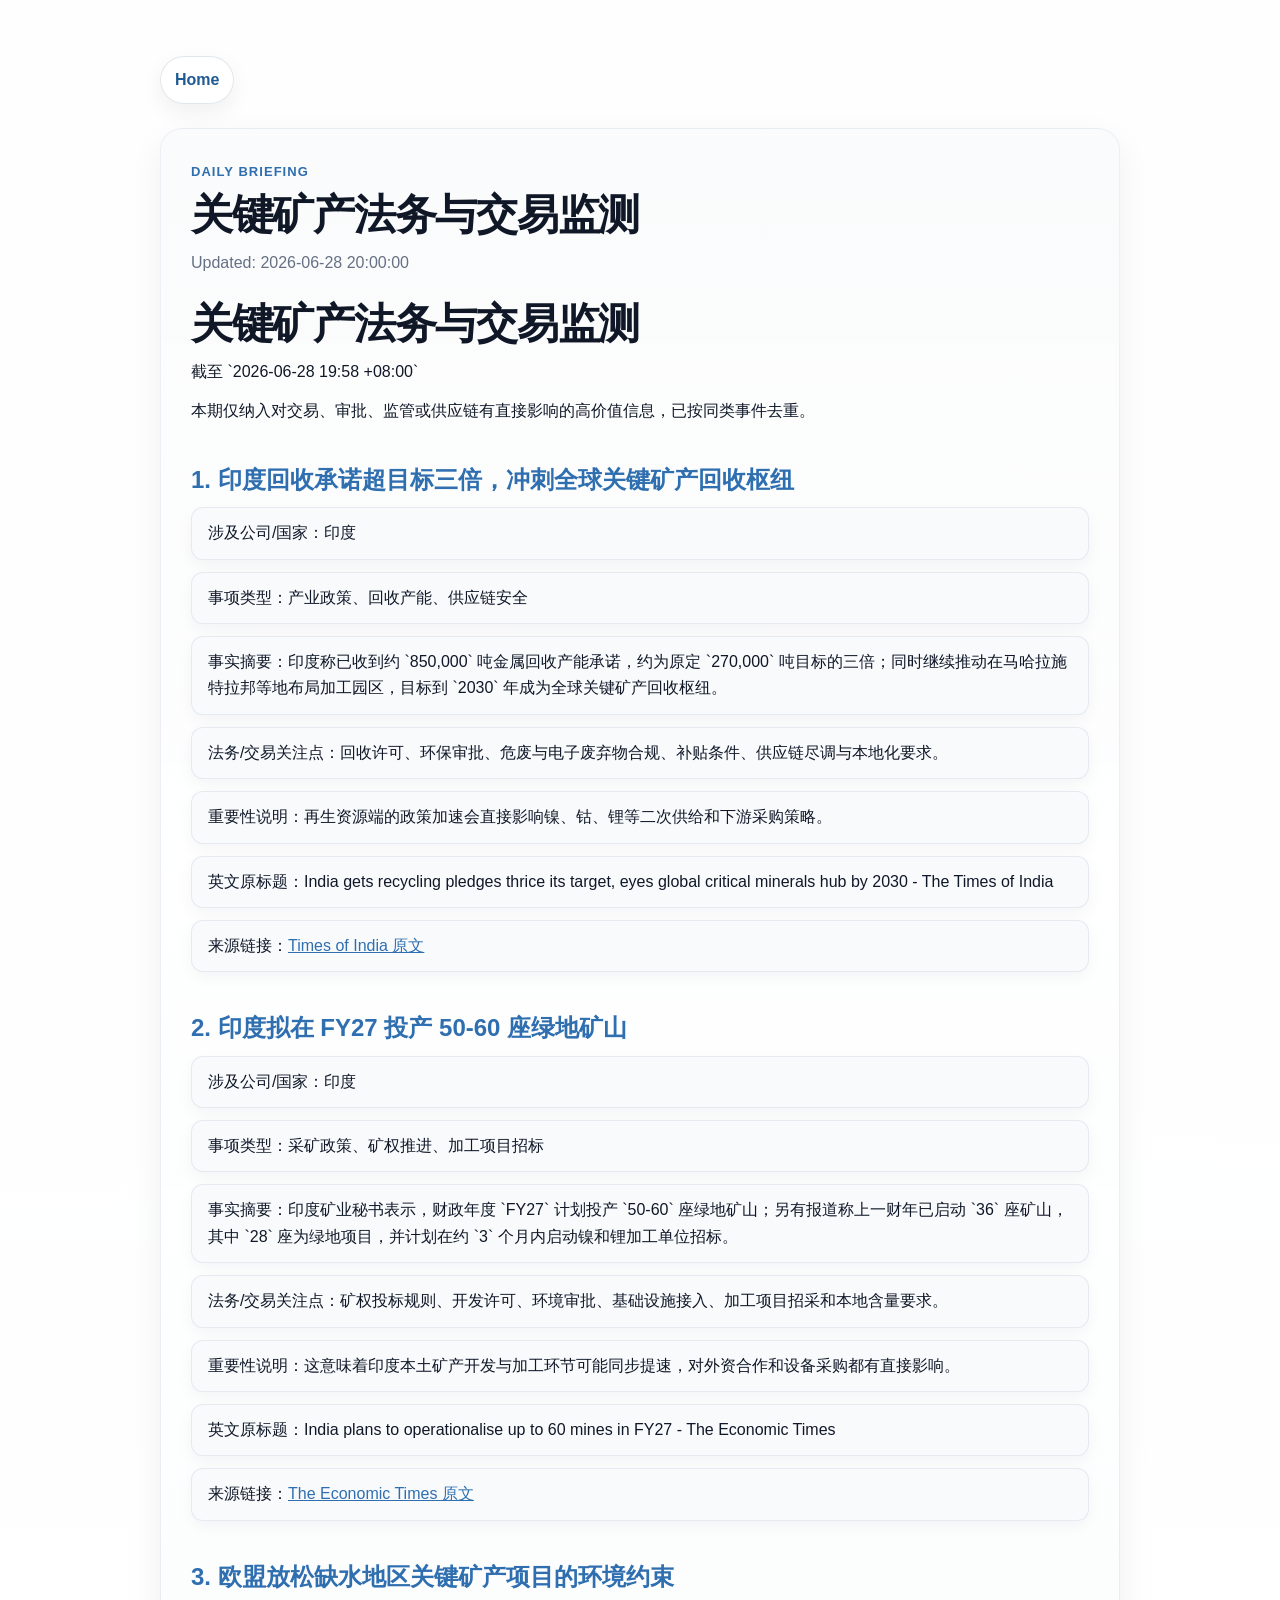
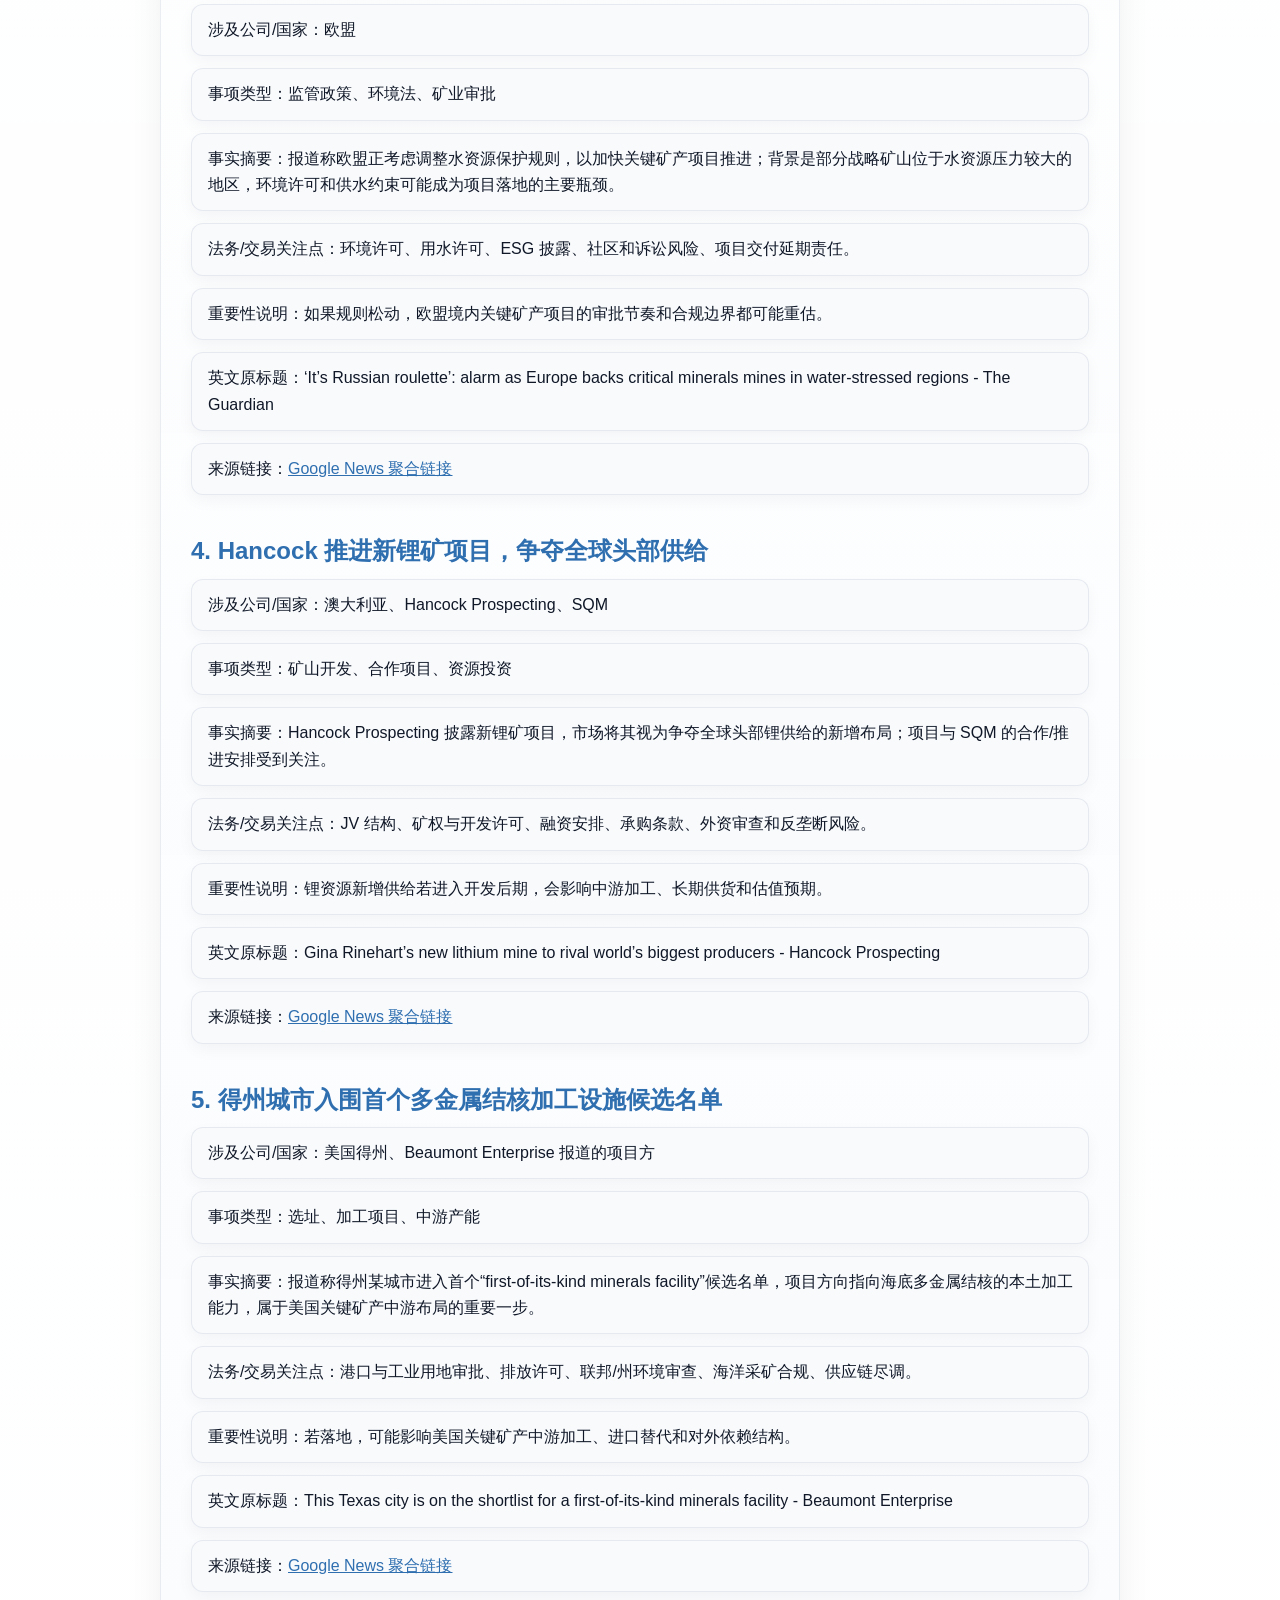
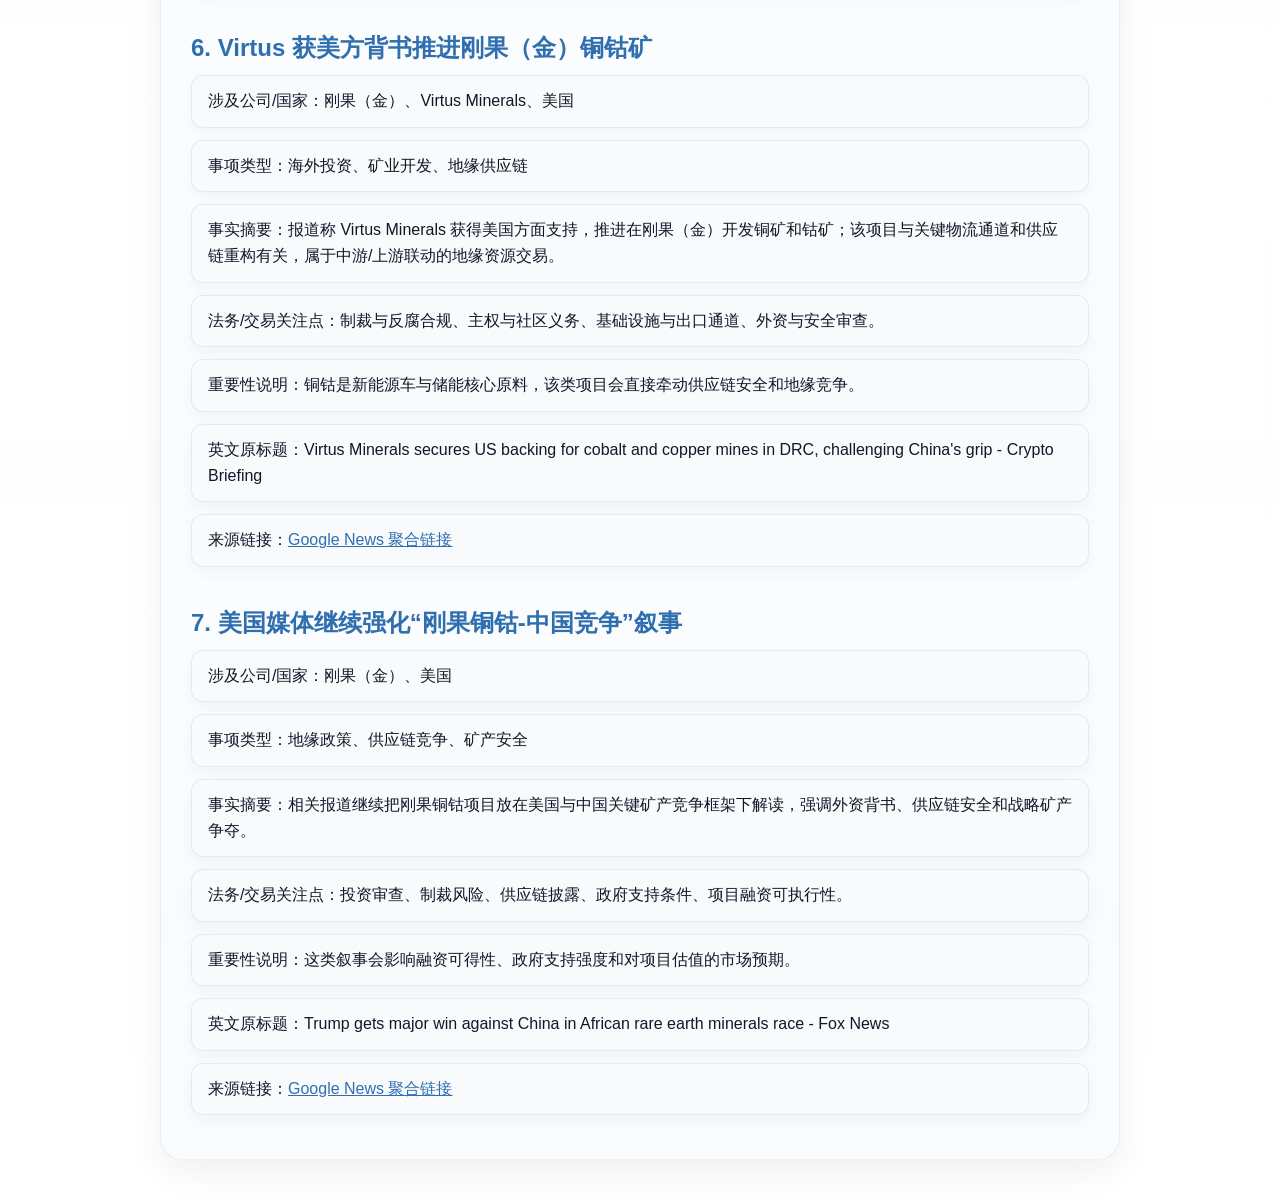
==== commit ea4cbd72: "Update minerals briefing" ====
--- a/minerals.html
+++ b/minerals.html
@@ -12,55 +12,67 @@
     <article class="article">
       <p class="eyebrow">Daily Briefing</p>
       <h1>关键矿产法务与交易监测</h1>
-      <p class="meta">Updated: 2026-06-28 19:42:54</p>
+      <p class="meta">Updated: 2026-06-28 20:00:00</p>
       <div class="briefing-body">
-<h1>关键矿产法务与交易监测（兜底补推）</h1>
-<p>截至时间：2026-06-28 19:39（Asia/Shanghai）</p>
-<p>说明：以下内容为本次兜底补推的唯一正文来源，已按今日最新可得公开信息筛选，优先保留对镍、钴、锂、磷及其交易、合规、审批和供应链政策有直接影响的事项。</p>
-<h2>1. WA政府继续顶住BHP，Nickel West处置与关停后责任仍未消化</h2>
-<p class="bullet">涉及公司/国家：BHP、澳大利亚西澳州</p>
-<p class="bullet">事项类型：公司重大新闻、矿业资产处置、政府监管与州协议义务</p>
-<p class="bullet">事实摘要：西澳政府拒绝放松BHP在Leinster等地维持基本服务的州协议义务。BHP自2024年关闭镍矿并暂停Nickel West后，正在推动出售这组曾雇用约3500人的资产；报道称部分资产如Kambalda concentrator和West Musgrave仍有买家兴趣，但整体重启前景有限。</p>
-<p class="bullet">法务/交易关注点：州协议下的持续义务、停产后社区与雇员安排、资产出售中的或有责任分配、分拆/出售条件与重启义务。</p>
-<p class="bullet">重要性说明：这是镍板块里最典型的“关停-处置-责任”案例，直接反映低镍价环境下大型矿商的退出成本与政府干预力度。</p>
-<p class="bullet">来源链接：<a href="https://www.theaustralian.com.au/business/mining-energy/wa-labor-premier-roger-cook-sides-with-tiny-town-caught-up-in-mining-giant-bhps-nickel-shutdown/news-story/d18df048845917775b4c590012b0e804">The Australian - WA government firms up against BHP over Nickel West mothballing</a></p>
-<h2>2. CATL押注欧洲换电，电动卡车商业模式进一步前移</h2>
-<p class="bullet">涉及公司/国家：宁德时代（CATL）、英国/欧洲</p>
-<p class="bullet">事项类型：产业合作、海外扩张、供应链模式创新</p>
-<p class="bullet">事实摘要：CATL计划到2035年在欧洲建设30多个电动卡车换电站，并与Octopus Energy合作，目标服务超过30万台电动卡车，带动超过300亿英镑私营投资。第一批英国站点预计明年落地，换电可将补能时间压缩至数分钟。</p>
-<p class="bullet">法务/交易关注点：合作结构、基础设施投资义务、站点许可与能源监管、跨境技术授权、换电池权属与运营责任分配。</p>
-<p class="bullet">重要性说明：这不只是产品推广，而是把电池资产、补能基础设施和车队运营合同打包成新型交易结构，影响动力电池材料需求和下游合同安排。</p>
-<p class="bullet">来源链接：<a href="https://www.ft.com/content/c2175609-d106-4a9c-b6a3-56aac71c569a">Financial Times - China’s CATL bets battery swapping will cut costs for Europe’s electric trucks</a></p>
-<h2>3. 美国陆军开放基地土地，关键矿物加工链条向军方资产内嵌</h2>
-<p class="bullet">涉及公司/国家：美国陆军、Titan Mining、EnergyX、Ioneer、REalloys、美国</p>
-<p class="bullet">事项类型：供应链安全政策、项目投资、租赁/对价结构</p>
-<p class="bullet">事实摘要：美国陆军与Titan Mining、EnergyX、Ioneer和REalloys签署长期土地租赁安排，允许其在军方基地内建设和运营关键矿产加工设施。四家企业合计预计投资约20亿美元；陆军不收现金租金，而是按加工产出分成，项目计划最早于2027年开建、2028年投产。</p>
-<p class="bullet">法务/交易关注点：租赁对价改为产出分成的交易设计、基地内项目的环境审查、军方与私人运营商之间的责任切分、对外资和供应链安全的政治敏感性。</p>
-<p class="bullet">重要性说明：这是美国把“供应链安全”直接转成基础设施和交易结构的信号，涉及锂、石墨、硼和稀土等关键矿物加工的本土化。</p>
-<p class="bullet">来源链接：<a href="https://www.wsj.com/politics/national-security/army-will-lease-land-on-bases-for-critical-mineral-production-e714d576">Wall Street Journal - Army Will Lease Land on Bases for Critical Mineral Production</a></p>
-<h2>4. 昆士兰州再加码关键矿产基金，审批与基础设施配套同步推进</h2>
-<p class="bullet">涉及公司/国家：澳大利亚昆士兰州、Graphinex、EQ Resources、美国/澳大利亚</p>
-<p class="bullet">事项类型：产业政策、财政支持、项目审批</p>
-<p class="bullet">事实摘要：昆士兰州预算拿出1.5亿澳元支持关键矿产产业，其中包括1亿澳元的Queensland Critical Minerals Fund、4610万澳元基础设施资金和640万澳元用于旧矿重商业化。州政府同时表示将推动高价值矿产项目审批提速，并与联邦5亿澳元框架中的若干项目联动。</p>
-<p class="bullet">法务/交易关注点：补贴条件、审批加速的合规边界、州政府与联邦资金叠加、项目能否满足“可投、可批、可建”的闭环要求。</p>
-<p class="bullet">重要性说明：澳大利亚正在把“关键矿产”从资源题变成财政和审批题，利于上游开发和中游加工项目落地。</p>
-<p class="bullet">来源链接：<a href="https://www.theaustralian.com.au/nation/queensland-bets-big-with-150m-plan-to-fasttrack-critical-minerals-projects/news-story/1d1ce51379f70c6ae283f248cfc5fdb0">The Australian - Queensland budget: Crisafulli government tips $150m into critical minerals boom</a></p>
-<h2>5. 欧盟拟改水保护法以放行战略矿山，许可与环境冲突升温</h2>
-<p class="bullet">涉及公司/国家：欧盟、成员国矿业项目、特别是西班牙/葡萄牙/希腊</p>
-<p class="bullet">事项类型：监管政策、矿山许可、环境法</p>
-<p class="bullet">事实摘要：欧盟委员会计划修改水保护法律，以便利战略关键矿产矿山开发。报道指出，33个欧盟战略矿山中超过一半位于长期干旱趋势地区，四分之一已处于水资源紧张区域，拟开发资源主要涉及锂、石墨和钴。</p>
-<p class="bullet">法务/交易关注点：水法修订与矿业许可冲突、ESG与行政诉讼风险、项目融资中的环境先决条件、成员国实施差异。</p>
-<p class="bullet">重要性说明：对欧洲的锂、石墨和钴项目来说，水资源已经从ESG议题变成审批和诉讼核心变量。</p>
-<p class="bullet">来源链接：<a href="https://www.theguardian.com/environment/2026/jun/20/europe-backs-critical-minerals-mines-water-stressed-regions">The Guardian - &#39;It&#39;s Russian roulette&#39;: alarm as Europe backs critical minerals mines in water-stressed regions</a></p>
-<h2>6. 印美关键矿产协作继续前推，印度供应链去风险化更明确</h2>
-<p class="bullet">涉及公司/国家：印度、美国、Quad成员国</p>
-<p class="bullet">事项类型：政府间合作、供应链安全、产业政策</p>
-<p class="bullet">事实摘要：报道称，印度与美国在2026年5月26日的Quad外长会议上达成双边协议，目标是确保关键矿产和稀土的稳定供应。印度正通过国内外勘探投资与国际合作降低对中国的依赖，但资金、技术和基础设施仍是瓶颈。</p>
-<p class="bullet">法务/交易关注点：政府间框架对私营项目的拉动效应、海外勘探投资审核、供应链来源证明、对中资/中国供应链依赖的合规与交付风险。</p>
-<p class="bullet">重要性说明：这类双边安排会持续把关键矿产项目推向“联盟化采购”和“非中国供应链”路径，对跨境交易结构影响明显。</p>
-<p class="bullet">来源链接：<a href="https://m.economictimes.com/news/india/critical-minerals-strategic-stakes-inside-indias-bid-to-break-chinas-supply-chain-stranglehold/articleshow/131896730.cms">Economic Times - Critical minerals, strategic stakes: Inside India&#39;s bid to break China&#39;s supply chain stranglehold</a></p>
-<h2>补充观察</h2>
-<p class="bullet">本轮公开检索未见新的、足以单列的印尼或津巴布韦官方矿业政策更新；如后续出现矿权、出口限制、税费或本地化比例调整，可优先纳入下一轮兜底。</p>
+<h1>关键矿产法务与交易监测</h1>
+<p>截至 `2026-06-28 19:58 +08:00`</p>
+<p>本期仅纳入对交易、审批、监管或供应链有直接影响的高价值信息，已按同类事件去重。</p>
+<h2>1. 印度回收承诺超目标三倍，冲刺全球关键矿产回收枢纽</h2>
+<p class="bullet">涉及公司/国家：印度</p>
+<p class="bullet">事项类型：产业政策、回收产能、供应链安全</p>
+<p class="bullet">事实摘要：印度称已收到约 `850,000` 吨金属回收产能承诺，约为原定 `270,000` 吨目标的三倍；同时继续推动在马哈拉施特拉邦等地布局加工园区，目标到 `2030` 年成为全球关键矿产回收枢纽。</p>
+<p class="bullet">法务/交易关注点：回收许可、环保审批、危废与电子废弃物合规、补贴条件、供应链尽调与本地化要求。</p>
+<p class="bullet">重要性说明：再生资源端的政策加速会直接影响镍、钴、锂等二次供给和下游采购策略。</p>
+<p class="bullet">英文原标题：India gets recycling pledges thrice its target, eyes global critical minerals hub by 2030 - The Times of India</p>
+<p class="bullet">来源链接：<a href="https://timesofindia.indiatimes.com/city/mumbai/india-gets-recycling-pledges-thrice-its-target-eyes-global-critical-minerals-hub-by-2030/articleshow/131964271.cms">Times of India 原文</a></p>
+<h2>2. 印度拟在 FY27 投产 50-60 座绿地矿山</h2>
+<p class="bullet">涉及公司/国家：印度</p>
+<p class="bullet">事项类型：采矿政策、矿权推进、加工项目招标</p>
+<p class="bullet">事实摘要：印度矿业秘书表示，财政年度 `FY27` 计划投产 `50-60` 座绿地矿山；另有报道称上一财年已启动 `36` 座矿山，其中 `28` 座为绿地项目，并计划在约 `3` 个月内启动镍和锂加工单位招标。</p>
+<p class="bullet">法务/交易关注点：矿权投标规则、开发许可、环境审批、基础设施接入、加工项目招采和本地含量要求。</p>
+<p class="bullet">重要性说明：这意味着印度本土矿产开发与加工环节可能同步提速，对外资合作和设备采购都有直接影响。</p>
+<p class="bullet">英文原标题：India plans to operationalise up to 60 mines in FY27 - The Economic Times</p>
+<p class="bullet">来源链接：<a href="https://m.economictimes.com/industry/indl-goods/svs/metals-mining/india-plans-to-operationalise-up-to-60-mines-in-fy27/articleshow/131949489.cms">The Economic Times 原文</a></p>
+<h2>3. 欧盟放松缺水地区关键矿产项目的环境约束</h2>
+<p class="bullet">涉及公司/国家：欧盟</p>
+<p class="bullet">事项类型：监管政策、环境法、矿业审批</p>
+<p class="bullet">事实摘要：报道称欧盟正考虑调整水资源保护规则，以加快关键矿产项目推进；背景是部分战略矿山位于水资源压力较大的地区，环境许可和供水约束可能成为项目落地的主要瓶颈。</p>
+<p class="bullet">法务/交易关注点：环境许可、用水许可、ESG 披露、社区和诉讼风险、项目交付延期责任。</p>
+<p class="bullet">重要性说明：如果规则松动，欧盟境内关键矿产项目的审批节奏和合规边界都可能重估。</p>
+<p class="bullet">英文原标题：‘It’s Russian roulette’: alarm as Europe backs critical minerals mines in water-stressed regions - The Guardian</p>
+<p class="bullet">来源链接：<a href="https://news.google.com/rss/articles/[base64]?oc=5">Google News 聚合链接</a></p>
+<h2>4. Hancock 推进新锂矿项目，争夺全球头部供给</h2>
+<p class="bullet">涉及公司/国家：澳大利亚、Hancock Prospecting、SQM</p>
+<p class="bullet">事项类型：矿山开发、合作项目、资源投资</p>
+<p class="bullet">事实摘要：Hancock Prospecting 披露新锂矿项目，市场将其视为争夺全球头部锂供给的新增布局；项目与 SQM 的合作/推进安排受到关注。</p>
+<p class="bullet">法务/交易关注点：JV 结构、矿权与开发许可、融资安排、承购条款、外资审查和反垄断风险。</p>
+<p class="bullet">重要性说明：锂资源新增供给若进入开发后期，会影响中游加工、长期供货和估值预期。</p>
+<p class="bullet">英文原标题：Gina Rinehart’s new lithium mine to rival world’s biggest producers - Hancock Prospecting</p>
+<p class="bullet">来源链接：<a href="https://news.google.com/rss/articles/[base64]?oc=5">Google News 聚合链接</a></p>
+<h2>5. 得州城市入围首个多金属结核加工设施候选名单</h2>
+<p class="bullet">涉及公司/国家：美国得州、Beaumont Enterprise 报道的项目方</p>
+<p class="bullet">事项类型：选址、加工项目、中游产能</p>
+<p class="bullet">事实摘要：报道称得州某城市进入首个“first-of-its-kind minerals facility”候选名单，项目方向指向海底多金属结核的本土加工能力，属于美国关键矿产中游布局的重要一步。</p>
+<p class="bullet">法务/交易关注点：港口与工业用地审批、排放许可、联邦/州环境审查、海洋采矿合规、供应链尽调。</p>
+<p class="bullet">重要性说明：若落地，可能影响美国关键矿产中游加工、进口替代和对外依赖结构。</p>
+<p class="bullet">英文原标题：This Texas city is on the shortlist for a first-of-its-kind minerals facility - Beaumont Enterprise</p>
+<p class="bullet">来源链接：<a href="https://news.google.com/rss/articles/[base64]?oc=5">Google News 聚合链接</a></p>
+<h2>6. Virtus 获美方背书推进刚果（金）铜钴矿</h2>
+<p class="bullet">涉及公司/国家：刚果（金）、Virtus Minerals、美国</p>
+<p class="bullet">事项类型：海外投资、矿业开发、地缘供应链</p>
+<p class="bullet">事实摘要：报道称 Virtus Minerals 获得美国方面支持，推进在刚果（金）开发铜矿和钴矿；该项目与关键物流通道和供应链重构有关，属于中游/上游联动的地缘资源交易。</p>
+<p class="bullet">法务/交易关注点：制裁与反腐合规、主权与社区义务、基础设施与出口通道、外资与安全审查。</p>
+<p class="bullet">重要性说明：铜钴是新能源车与储能核心原料，该类项目会直接牵动供应链安全和地缘竞争。</p>
+<p class="bullet">英文原标题：Virtus Minerals secures US backing for cobalt and copper mines in DRC, challenging China&#39;s grip - Crypto Briefing</p>
+<p class="bullet">来源链接：<a href="https://news.google.com/rss/articles/CBMiekFVX3lxTE5KOGNGa0dJZVBlVFp3TkVMc2daUVZZeXp4eV9mbkprZ25wZGNLNkZqSHFlRkdHdjBQdGxhb2VSVlJCcFItMEdlOFBuMjhSdFZLVDNtMS04ODZBZEtCTEVVa0FoZHd3d0R1MURNQ01ueGNEODNSV056LUpn?oc=5">Google News 聚合链接</a></p>
+<h2>7. 美国媒体继续强化“刚果铜钴-中国竞争”叙事</h2>
+<p class="bullet">涉及公司/国家：刚果（金）、美国</p>
+<p class="bullet">事项类型：地缘政策、供应链竞争、矿产安全</p>
+<p class="bullet">事实摘要：相关报道继续把刚果铜钴项目放在美国与中国关键矿产竞争框架下解读，强调外资背书、供应链安全和战略矿产争夺。</p>
+<p class="bullet">法务/交易关注点：投资审查、制裁风险、供应链披露、政府支持条件、项目融资可执行性。</p>
+<p class="bullet">重要性说明：这类叙事会影响融资可得性、政府支持强度和对项目估值的市场预期。</p>
+<p class="bullet">英文原标题：Trump gets major win against China in African rare earth minerals race - Fox News</p>
+<p class="bullet">来源链接：<a href="https://news.google.com/rss/articles/[base64]?oc=5">Google News 聚合链接</a></p>
       </div>
     </article>
   </main>
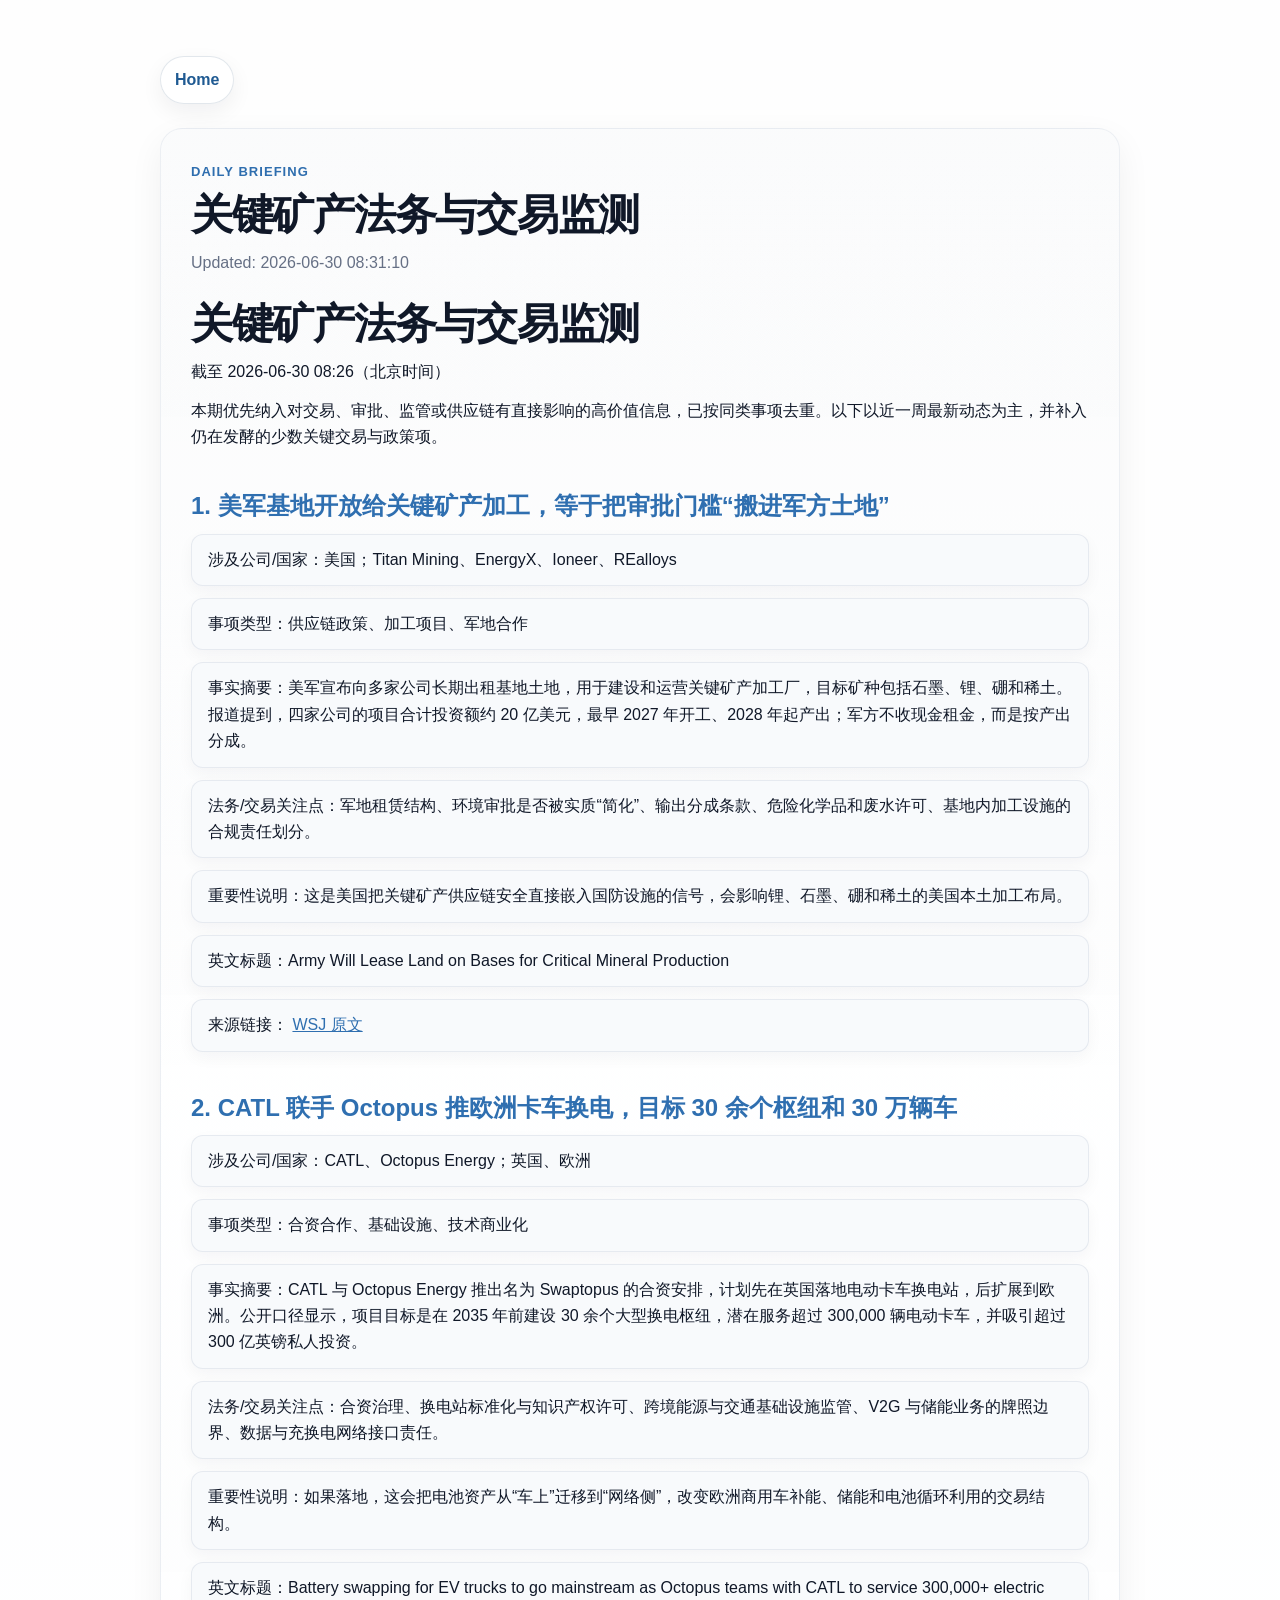
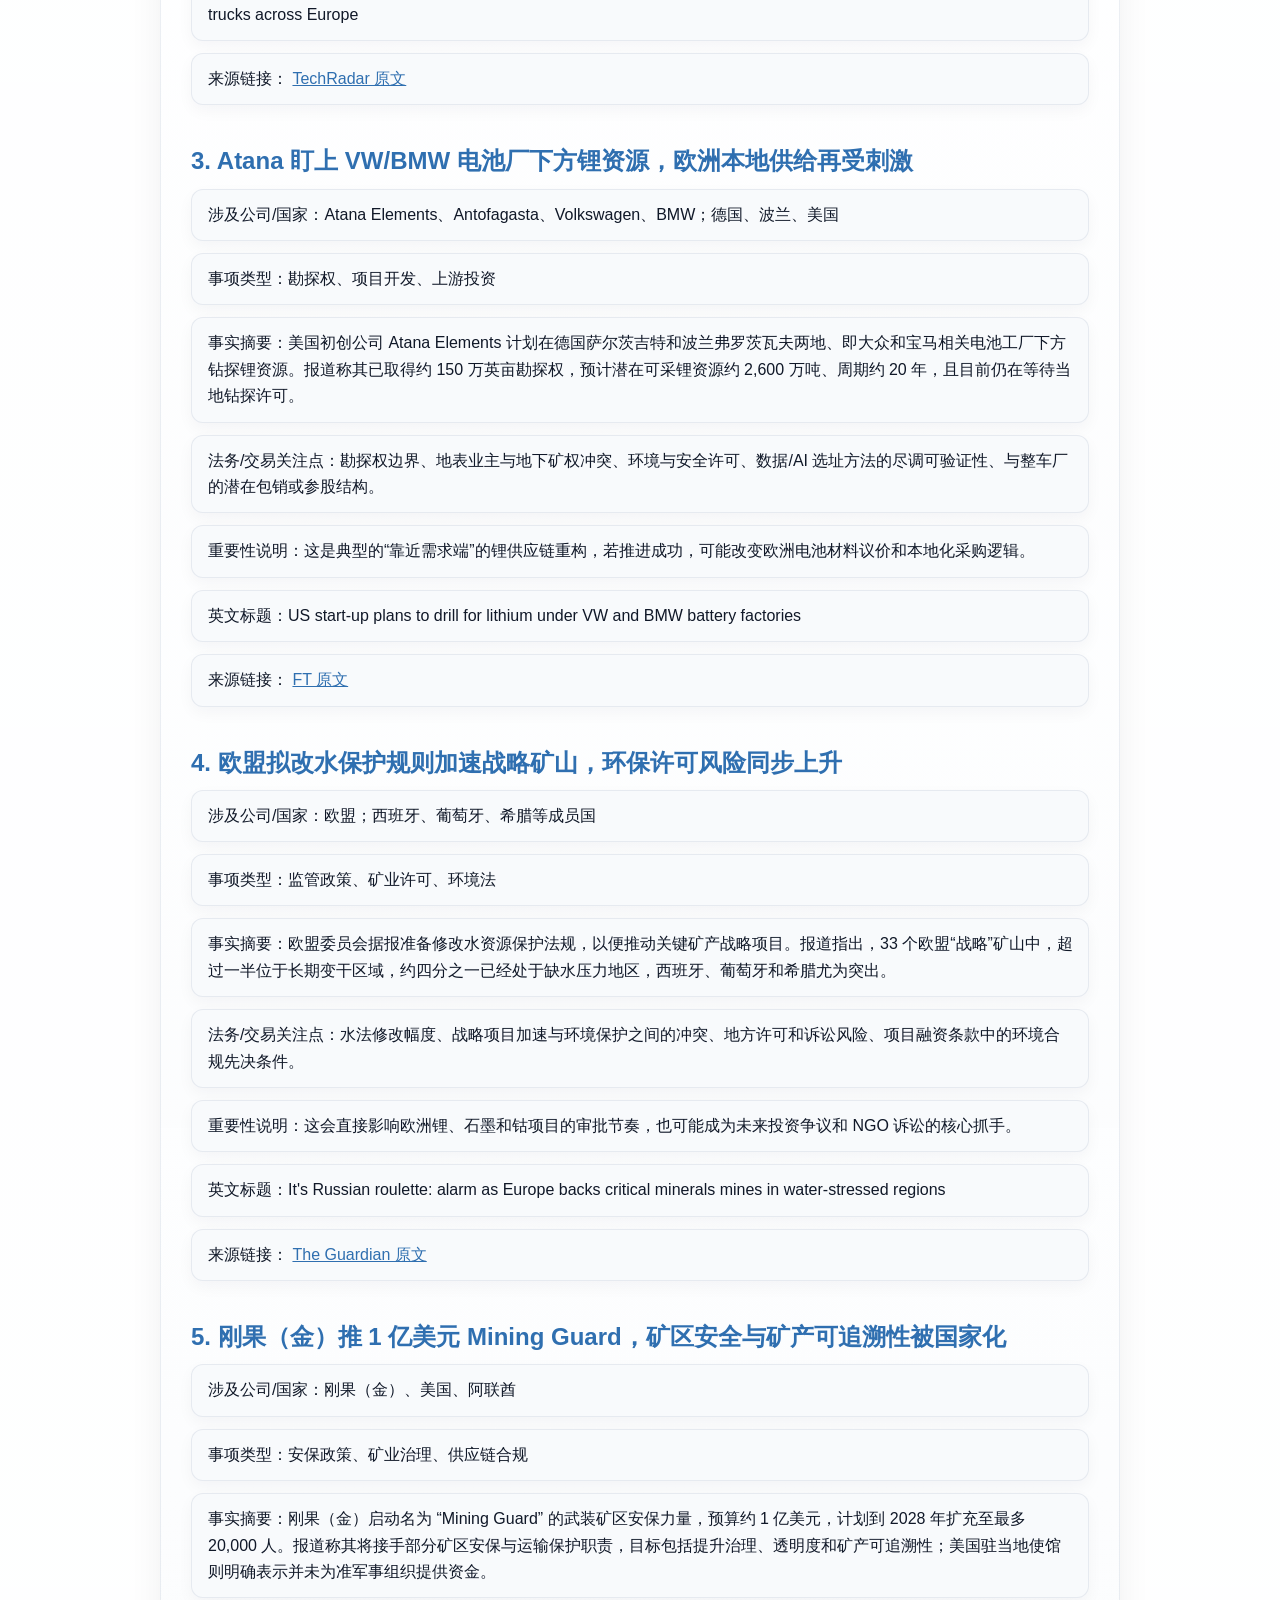
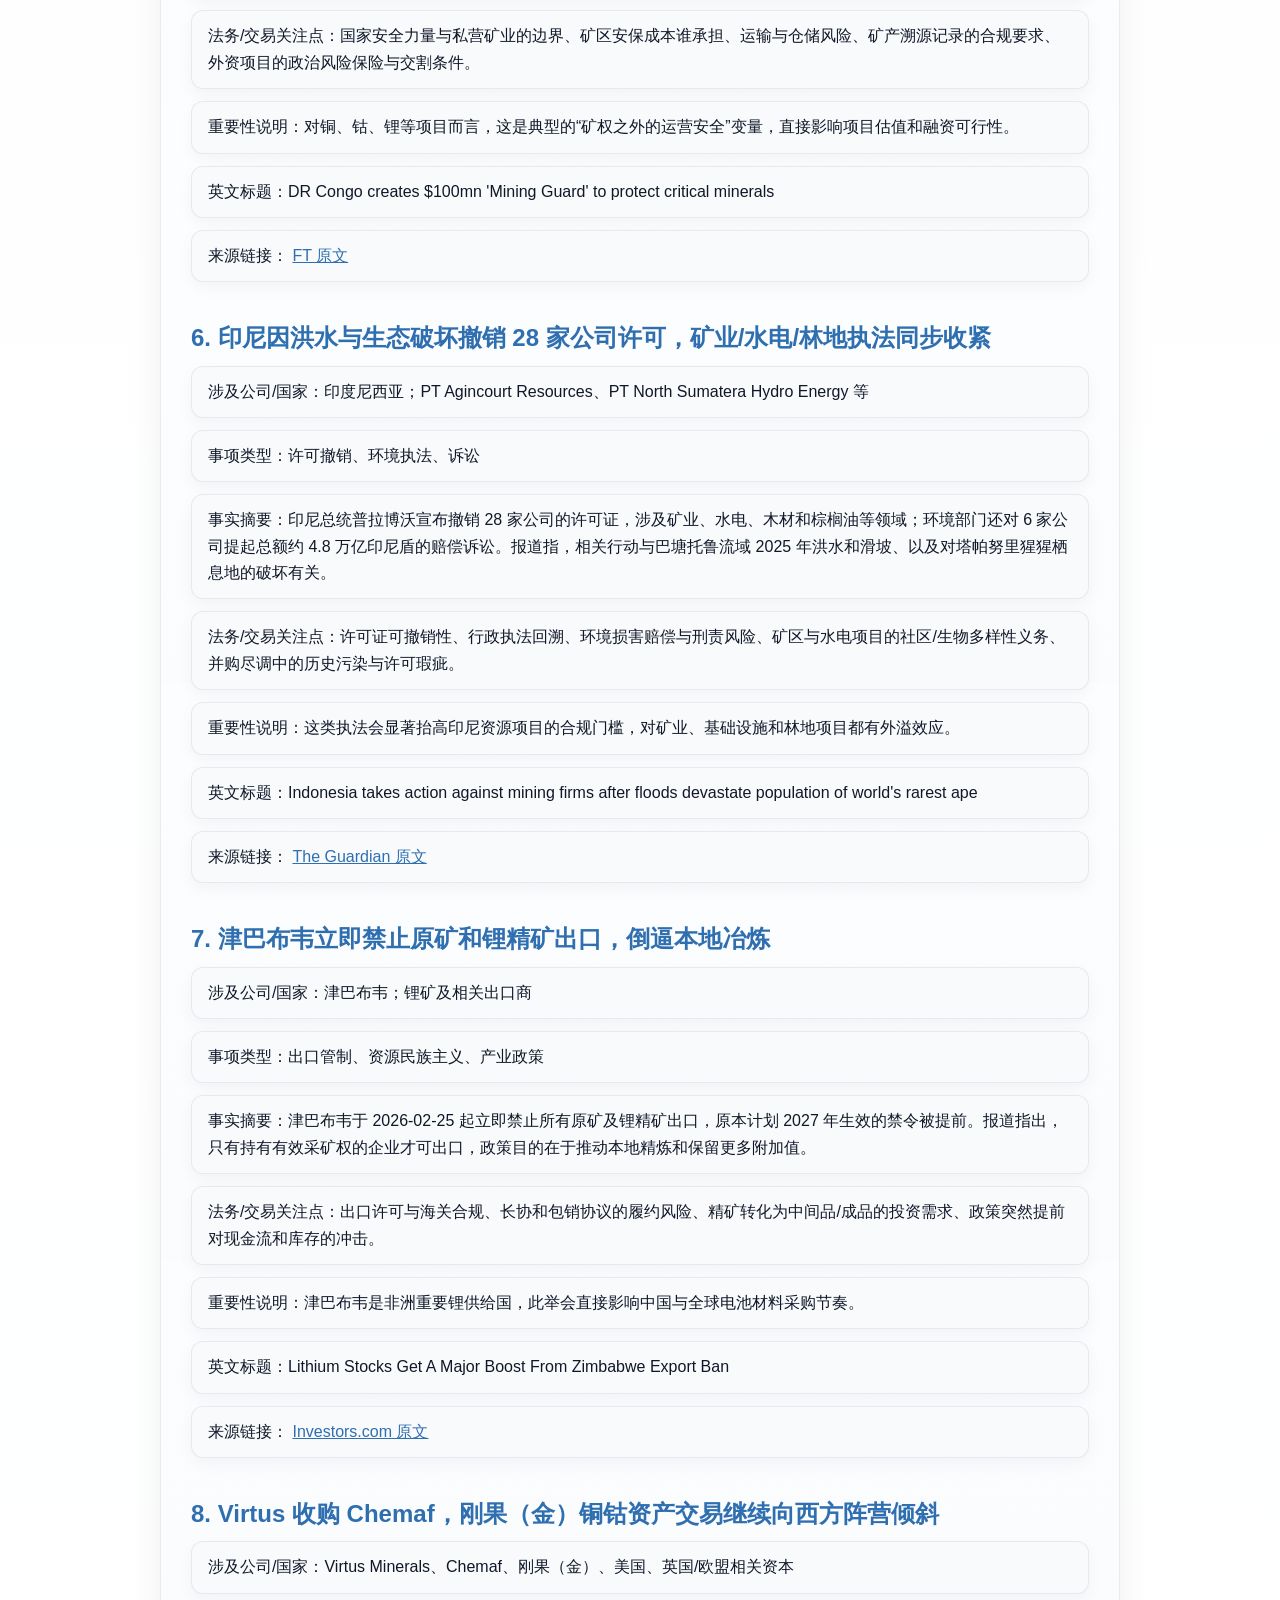
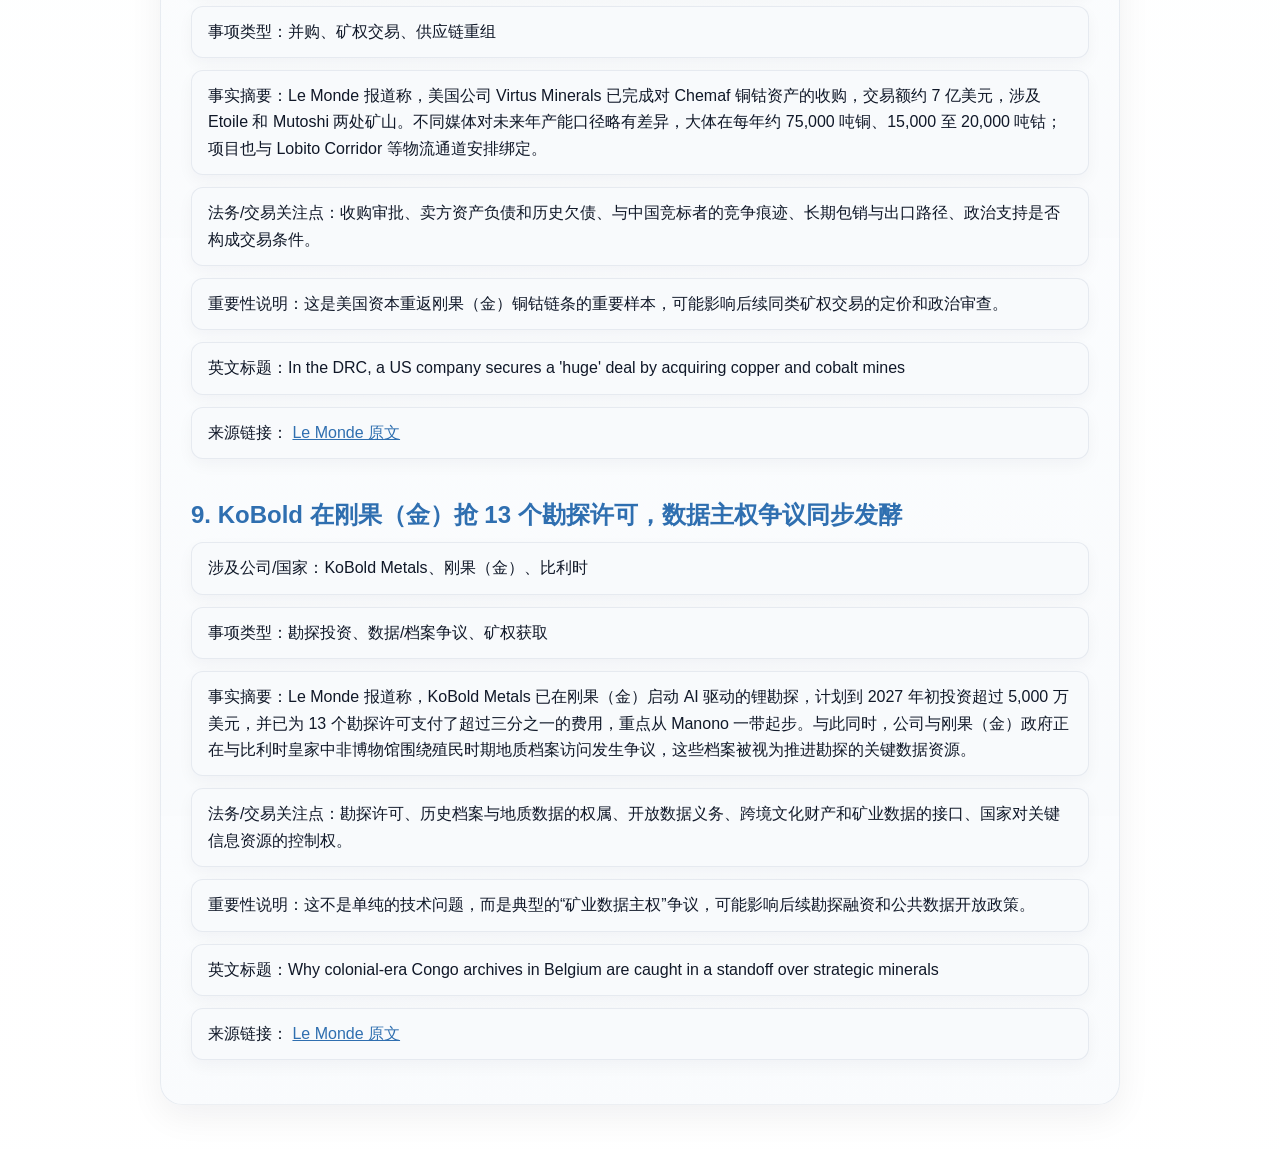
==== commit 3bfc2b24: "Update minerals briefing" ====
--- a/minerals.html
+++ b/minerals.html
@@ -12,67 +12,83 @@
     <article class="article">
       <p class="eyebrow">Daily Briefing</p>
       <h1>关键矿产法务与交易监测</h1>
-      <p class="meta">Updated: 2026-06-28 20:00:00</p>
+      <p class="meta">Updated: 2026-06-30 08:31:10</p>
       <div class="briefing-body">
 <h1>关键矿产法务与交易监测</h1>
-<p>截至 `2026-06-28 19:58 +08:00`</p>
-<p>本期仅纳入对交易、审批、监管或供应链有直接影响的高价值信息，已按同类事件去重。</p>
-<h2>1. 印度回收承诺超目标三倍，冲刺全球关键矿产回收枢纽</h2>
-<p class="bullet">涉及公司/国家：印度</p>
-<p class="bullet">事项类型：产业政策、回收产能、供应链安全</p>
-<p class="bullet">事实摘要：印度称已收到约 `850,000` 吨金属回收产能承诺，约为原定 `270,000` 吨目标的三倍；同时继续推动在马哈拉施特拉邦等地布局加工园区，目标到 `2030` 年成为全球关键矿产回收枢纽。</p>
-<p class="bullet">法务/交易关注点：回收许可、环保审批、危废与电子废弃物合规、补贴条件、供应链尽调与本地化要求。</p>
-<p class="bullet">重要性说明：再生资源端的政策加速会直接影响镍、钴、锂等二次供给和下游采购策略。</p>
-<p class="bullet">英文原标题：India gets recycling pledges thrice its target, eyes global critical minerals hub by 2030 - The Times of India</p>
-<p class="bullet">来源链接：<a href="https://timesofindia.indiatimes.com/city/mumbai/india-gets-recycling-pledges-thrice-its-target-eyes-global-critical-minerals-hub-by-2030/articleshow/131964271.cms">Times of India 原文</a></p>
-<h2>2. 印度拟在 FY27 投产 50-60 座绿地矿山</h2>
-<p class="bullet">涉及公司/国家：印度</p>
-<p class="bullet">事项类型：采矿政策、矿权推进、加工项目招标</p>
-<p class="bullet">事实摘要：印度矿业秘书表示，财政年度 `FY27` 计划投产 `50-60` 座绿地矿山；另有报道称上一财年已启动 `36` 座矿山，其中 `28` 座为绿地项目，并计划在约 `3` 个月内启动镍和锂加工单位招标。</p>
-<p class="bullet">法务/交易关注点：矿权投标规则、开发许可、环境审批、基础设施接入、加工项目招采和本地含量要求。</p>
-<p class="bullet">重要性说明：这意味着印度本土矿产开发与加工环节可能同步提速，对外资合作和设备采购都有直接影响。</p>
-<p class="bullet">英文原标题：India plans to operationalise up to 60 mines in FY27 - The Economic Times</p>
-<p class="bullet">来源链接：<a href="https://m.economictimes.com/industry/indl-goods/svs/metals-mining/india-plans-to-operationalise-up-to-60-mines-in-fy27/articleshow/131949489.cms">The Economic Times 原文</a></p>
-<h2>3. 欧盟放松缺水地区关键矿产项目的环境约束</h2>
-<p class="bullet">涉及公司/国家：欧盟</p>
-<p class="bullet">事项类型：监管政策、环境法、矿业审批</p>
-<p class="bullet">事实摘要：报道称欧盟正考虑调整水资源保护规则，以加快关键矿产项目推进；背景是部分战略矿山位于水资源压力较大的地区，环境许可和供水约束可能成为项目落地的主要瓶颈。</p>
-<p class="bullet">法务/交易关注点：环境许可、用水许可、ESG 披露、社区和诉讼风险、项目交付延期责任。</p>
-<p class="bullet">重要性说明：如果规则松动，欧盟境内关键矿产项目的审批节奏和合规边界都可能重估。</p>
-<p class="bullet">英文原标题：‘It’s Russian roulette’: alarm as Europe backs critical minerals mines in water-stressed regions - The Guardian</p>
-<p class="bullet">来源链接：<a href="https://news.google.com/rss/articles/[base64]?oc=5">Google News 聚合链接</a></p>
-<h2>4. Hancock 推进新锂矿项目，争夺全球头部供给</h2>
-<p class="bullet">涉及公司/国家：澳大利亚、Hancock Prospecting、SQM</p>
-<p class="bullet">事项类型：矿山开发、合作项目、资源投资</p>
-<p class="bullet">事实摘要：Hancock Prospecting 披露新锂矿项目，市场将其视为争夺全球头部锂供给的新增布局；项目与 SQM 的合作/推进安排受到关注。</p>
-<p class="bullet">法务/交易关注点：JV 结构、矿权与开发许可、融资安排、承购条款、外资审查和反垄断风险。</p>
-<p class="bullet">重要性说明：锂资源新增供给若进入开发后期，会影响中游加工、长期供货和估值预期。</p>
-<p class="bullet">英文原标题：Gina Rinehart’s new lithium mine to rival world’s biggest producers - Hancock Prospecting</p>
-<p class="bullet">来源链接：<a href="https://news.google.com/rss/articles/[base64]?oc=5">Google News 聚合链接</a></p>
-<h2>5. 得州城市入围首个多金属结核加工设施候选名单</h2>
-<p class="bullet">涉及公司/国家：美国得州、Beaumont Enterprise 报道的项目方</p>
-<p class="bullet">事项类型：选址、加工项目、中游产能</p>
-<p class="bullet">事实摘要：报道称得州某城市进入首个“first-of-its-kind minerals facility”候选名单，项目方向指向海底多金属结核的本土加工能力，属于美国关键矿产中游布局的重要一步。</p>
-<p class="bullet">法务/交易关注点：港口与工业用地审批、排放许可、联邦/州环境审查、海洋采矿合规、供应链尽调。</p>
-<p class="bullet">重要性说明：若落地，可能影响美国关键矿产中游加工、进口替代和对外依赖结构。</p>
-<p class="bullet">英文原标题：This Texas city is on the shortlist for a first-of-its-kind minerals facility - Beaumont Enterprise</p>
-<p class="bullet">来源链接：<a href="https://news.google.com/rss/articles/[base64]?oc=5">Google News 聚合链接</a></p>
-<h2>6. Virtus 获美方背书推进刚果（金）铜钴矿</h2>
-<p class="bullet">涉及公司/国家：刚果（金）、Virtus Minerals、美国</p>
-<p class="bullet">事项类型：海外投资、矿业开发、地缘供应链</p>
-<p class="bullet">事实摘要：报道称 Virtus Minerals 获得美国方面支持，推进在刚果（金）开发铜矿和钴矿；该项目与关键物流通道和供应链重构有关，属于中游/上游联动的地缘资源交易。</p>
-<p class="bullet">法务/交易关注点：制裁与反腐合规、主权与社区义务、基础设施与出口通道、外资与安全审查。</p>
-<p class="bullet">重要性说明：铜钴是新能源车与储能核心原料，该类项目会直接牵动供应链安全和地缘竞争。</p>
-<p class="bullet">英文原标题：Virtus Minerals secures US backing for cobalt and copper mines in DRC, challenging China&#39;s grip - Crypto Briefing</p>
-<p class="bullet">来源链接：<a href="https://news.google.com/rss/articles/CBMiekFVX3lxTE5KOGNGa0dJZVBlVFp3TkVMc2daUVZZeXp4eV9mbkprZ25wZGNLNkZqSHFlRkdHdjBQdGxhb2VSVlJCcFItMEdlOFBuMjhSdFZLVDNtMS04ODZBZEtCTEVVa0FoZHd3d0R1MURNQ01ueGNEODNSV056LUpn?oc=5">Google News 聚合链接</a></p>
-<h2>7. 美国媒体继续强化“刚果铜钴-中国竞争”叙事</h2>
-<p class="bullet">涉及公司/国家：刚果（金）、美国</p>
-<p class="bullet">事项类型：地缘政策、供应链竞争、矿产安全</p>
-<p class="bullet">事实摘要：相关报道继续把刚果铜钴项目放在美国与中国关键矿产竞争框架下解读，强调外资背书、供应链安全和战略矿产争夺。</p>
-<p class="bullet">法务/交易关注点：投资审查、制裁风险、供应链披露、政府支持条件、项目融资可执行性。</p>
-<p class="bullet">重要性说明：这类叙事会影响融资可得性、政府支持强度和对项目估值的市场预期。</p>
-<p class="bullet">英文原标题：Trump gets major win against China in African rare earth minerals race - Fox News</p>
-<p class="bullet">来源链接：<a href="https://news.google.com/rss/articles/[base64]?oc=5">Google News 聚合链接</a></p>
+<p>截至 2026-06-30 08:26（北京时间）</p>
+<p>本期优先纳入对交易、审批、监管或供应链有直接影响的高价值信息，已按同类事项去重。以下以近一周最新动态为主，并补入仍在发酵的少数关键交易与政策项。</p>
+<h2>1. 美军基地开放给关键矿产加工，等于把审批门槛“搬进军方土地”</h2>
+<p class="bullet">涉及公司/国家：美国；Titan Mining、EnergyX、Ioneer、REalloys</p>
+<p class="bullet">事项类型：供应链政策、加工项目、军地合作</p>
+<p class="bullet">事实摘要：美军宣布向多家公司长期出租基地土地，用于建设和运营关键矿产加工厂，目标矿种包括石墨、锂、硼和稀土。报道提到，四家公司的项目合计投资额约 20 亿美元，最早 2027 年开工、2028 年起产出；军方不收现金租金，而是按产出分成。</p>
+<p class="bullet">法务/交易关注点：军地租赁结构、环境审批是否被实质“简化”、输出分成条款、危险化学品和废水许可、基地内加工设施的合规责任划分。</p>
+<p class="bullet">重要性说明：这是美国把关键矿产供应链安全直接嵌入国防设施的信号，会影响锂、石墨、硼和稀土的美国本土加工布局。</p>
+<p class="bullet">英文标题：Army Will Lease Land on Bases for Critical Mineral Production</p>
+<p class="bullet">来源链接： <a href="https://www.wsj.com/politics/national-security/army-will-lease-land-on-bases-for-critical-mineral-production-e714d576">WSJ 原文</a></p>
+<h2>2. CATL 联手 Octopus 推欧洲卡车换电，目标 30 余个枢纽和 30 万辆车</h2>
+<p class="bullet">涉及公司/国家：CATL、Octopus Energy；英国、欧洲</p>
+<p class="bullet">事项类型：合资合作、基础设施、技术商业化</p>
+<p class="bullet">事实摘要：CATL 与 Octopus Energy 推出名为 Swaptopus 的合资安排，计划先在英国落地电动卡车换电站，后扩展到欧洲。公开口径显示，项目目标是在 2035 年前建设 30 余个大型换电枢纽，潜在服务超过 300,000 辆电动卡车，并吸引超过 300 亿英镑私人投资。</p>
+<p class="bullet">法务/交易关注点：合资治理、换电站标准化与知识产权许可、跨境能源与交通基础设施监管、V2G 与储能业务的牌照边界、数据与充换电网络接口责任。</p>
+<p class="bullet">重要性说明：如果落地，这会把电池资产从“车上”迁移到“网络侧”，改变欧洲商用车补能、储能和电池循环利用的交易结构。</p>
+<p class="bullet">英文标题：Battery swapping for EV trucks to go mainstream as Octopus teams with CATL to service 300,000+ electric trucks across Europe</p>
+<p class="bullet">来源链接： <a href="https://www.techradar.com/pro/battery-swapping-for-ev-trucks-to-go-mainstream-as-octopus-teams-with-catl-to-service-300-000-electric-trucks-across-europe">TechRadar 原文</a></p>
+<h2>3. Atana 盯上 VW/BMW 电池厂下方锂资源，欧洲本地供给再受刺激</h2>
+<p class="bullet">涉及公司/国家：Atana Elements、Antofagasta、Volkswagen、BMW；德国、波兰、美国</p>
+<p class="bullet">事项类型：勘探权、项目开发、上游投资</p>
+<p class="bullet">事实摘要：美国初创公司 Atana Elements 计划在德国萨尔茨吉特和波兰弗罗茨瓦夫两地、即大众和宝马相关电池工厂下方钻探锂资源。报道称其已取得约 150 万英亩勘探权，预计潜在可采锂资源约 2,600 万吨、周期约 20 年，且目前仍在等待当地钻探许可。</p>
+<p class="bullet">法务/交易关注点：勘探权边界、地表业主与地下矿权冲突、环境与安全许可、数据/AI 选址方法的尽调可验证性、与整车厂的潜在包销或参股结构。</p>
+<p class="bullet">重要性说明：这是典型的“靠近需求端”的锂供应链重构，若推进成功，可能改变欧洲电池材料议价和本地化采购逻辑。</p>
+<p class="bullet">英文标题：US start-up plans to drill for lithium under VW and BMW battery factories</p>
+<p class="bullet">来源链接： <a href="https://www.ft.com/content/f3d28b04-8013-4fe4-8d86-731f5ad7630f">FT 原文</a></p>
+<h2>4. 欧盟拟改水保护规则加速战略矿山，环保许可风险同步上升</h2>
+<p class="bullet">涉及公司/国家：欧盟；西班牙、葡萄牙、希腊等成员国</p>
+<p class="bullet">事项类型：监管政策、矿业许可、环境法</p>
+<p class="bullet">事实摘要：欧盟委员会据报准备修改水资源保护法规，以便推动关键矿产战略项目。报道指出，33 个欧盟“战略”矿山中，超过一半位于长期变干区域，约四分之一已经处于缺水压力地区，西班牙、葡萄牙和希腊尤为突出。</p>
+<p class="bullet">法务/交易关注点：水法修改幅度、战略项目加速与环境保护之间的冲突、地方许可和诉讼风险、项目融资条款中的环境合规先决条件。</p>
+<p class="bullet">重要性说明：这会直接影响欧洲锂、石墨和钴项目的审批节奏，也可能成为未来投资争议和 NGO 诉讼的核心抓手。</p>
+<p class="bullet">英文标题：It&#39;s Russian roulette: alarm as Europe backs critical minerals mines in water-stressed regions</p>
+<p class="bullet">来源链接： <a href="https://www.theguardian.com/environment/2026/jun/20/europe-backs-critical-minerals-mines-water-stressed-regions">The Guardian 原文</a></p>
+<h2>5. 刚果（金）推 1 亿美元 Mining Guard，矿区安全与矿产可追溯性被国家化</h2>
+<p class="bullet">涉及公司/国家：刚果（金）、美国、阿联酋</p>
+<p class="bullet">事项类型：安保政策、矿业治理、供应链合规</p>
+<p class="bullet">事实摘要：刚果（金）启动名为 “Mining Guard” 的武装矿区安保力量，预算约 1 亿美元，计划到 2028 年扩充至最多 20,000 人。报道称其将接手部分矿区安保与运输保护职责，目标包括提升治理、透明度和矿产可追溯性；美国驻当地使馆则明确表示并未为准军事组织提供资金。</p>
+<p class="bullet">法务/交易关注点：国家安全力量与私营矿业的边界、矿区安保成本谁承担、运输与仓储风险、矿产溯源记录的合规要求、外资项目的政治风险保险与交割条件。</p>
+<p class="bullet">重要性说明：对铜、钴、锂等项目而言，这是典型的“矿权之外的运营安全”变量，直接影响项目估值和融资可行性。</p>
+<p class="bullet">英文标题：DR Congo creates $100mn &#39;Mining Guard&#39; to protect critical minerals</p>
+<p class="bullet">来源链接： <a href="https://www.ft.com/content/46a534bb-7c13-41b1-b686-455d41b70070">FT 原文</a></p>
+<h2>6. 印尼因洪水与生态破坏撤销 28 家公司许可，矿业/水电/林地执法同步收紧</h2>
+<p class="bullet">涉及公司/国家：印度尼西亚；PT Agincourt Resources、PT North Sumatera Hydro Energy 等</p>
+<p class="bullet">事项类型：许可撤销、环境执法、诉讼</p>
+<p class="bullet">事实摘要：印尼总统普拉博沃宣布撤销 28 家公司的许可证，涉及矿业、水电、木材和棕榈油等领域；环境部门还对 6 家公司提起总额约 4.8 万亿印尼盾的赔偿诉讼。报道指，相关行动与巴塘托鲁流域 2025 年洪水和滑坡、以及对塔帕努里猩猩栖息地的破坏有关。</p>
+<p class="bullet">法务/交易关注点：许可证可撤销性、行政执法回溯、环境损害赔偿与刑责风险、矿区与水电项目的社区/生物多样性义务、并购尽调中的历史污染与许可瑕疵。</p>
+<p class="bullet">重要性说明：这类执法会显著抬高印尼资源项目的合规门槛，对矿业、基础设施和林地项目都有外溢效应。</p>
+<p class="bullet">英文标题：Indonesia takes action against mining firms after floods devastate population of world&#39;s rarest ape</p>
+<p class="bullet">来源链接： <a href="https://www.theguardian.com/environment/2026/jan/23/tapanuli-orangutans-floods-indonesia-government-mining-extraction-companies-aoe">The Guardian 原文</a></p>
+<h2>7. 津巴布韦立即禁止原矿和锂精矿出口，倒逼本地冶炼</h2>
+<p class="bullet">涉及公司/国家：津巴布韦；锂矿及相关出口商</p>
+<p class="bullet">事项类型：出口管制、资源民族主义、产业政策</p>
+<p class="bullet">事实摘要：津巴布韦于 2026-02-25 起立即禁止所有原矿及锂精矿出口，原本计划 2027 年生效的禁令被提前。报道指出，只有持有有效采矿权的企业才可出口，政策目的在于推动本地精炼和保留更多附加值。</p>
+<p class="bullet">法务/交易关注点：出口许可与海关合规、长协和包销协议的履约风险、精矿转化为中间品/成品的投资需求、政策突然提前对现金流和库存的冲击。</p>
+<p class="bullet">重要性说明：津巴布韦是非洲重要锂供给国，此举会直接影响中国与全球电池材料采购节奏。</p>
+<p class="bullet">英文标题：Lithium Stocks Get A Major Boost From Zimbabwe Export Ban</p>
+<p class="bullet">来源链接： <a href="https://www.investors.com/news/lithium-2/">Investors.com 原文</a></p>
+<h2>8. Virtus 收购 Chemaf，刚果（金）铜钴资产交易继续向西方阵营倾斜</h2>
+<p class="bullet">涉及公司/国家：Virtus Minerals、Chemaf、刚果（金）、美国、英国/欧盟相关资本</p>
+<p class="bullet">事项类型：并购、矿权交易、供应链重组</p>
+<p class="bullet">事实摘要：Le Monde 报道称，美国公司 Virtus Minerals 已完成对 Chemaf 铜钴资产的收购，交易额约 7 亿美元，涉及 Etoile 和 Mutoshi 两处矿山。不同媒体对未来年产能口径略有差异，大体在每年约 75,000 吨铜、15,000 至 20,000 吨钴；项目也与 Lobito Corridor 等物流通道安排绑定。</p>
+<p class="bullet">法务/交易关注点：收购审批、卖方资产负债和历史欠债、与中国竞标者的竞争痕迹、长期包销与出口路径、政治支持是否构成交易条件。</p>
+<p class="bullet">重要性说明：这是美国资本重返刚果（金）铜钴链条的重要样本，可能影响后续同类矿权交易的定价和政治审查。</p>
+<p class="bullet">英文标题：In the DRC, a US company secures a &#39;huge&#39; deal by acquiring copper and cobalt mines</p>
+<p class="bullet">来源链接： <a href="https://www.lemonde.fr/en/le-monde-africa/article/2026/04/04/in-the-democratic-republic-of-congo-a-us-company-secures-a-huge-deal-by-acquiring-copper-and-cobalt-mines_6752101_124.html">Le Monde 原文</a></p>
+<h2>9. KoBold 在刚果（金）抢 13 个勘探许可，数据主权争议同步发酵</h2>
+<p class="bullet">涉及公司/国家：KoBold Metals、刚果（金）、比利时</p>
+<p class="bullet">事项类型：勘探投资、数据/档案争议、矿权获取</p>
+<p class="bullet">事实摘要：Le Monde 报道称，KoBold Metals 已在刚果（金）启动 AI 驱动的锂勘探，计划到 2027 年初投资超过 5,000 万美元，并已为 13 个勘探许可支付了超过三分之一的费用，重点从 Manono 一带起步。与此同时，公司与刚果（金）政府正在与比利时皇家中非博物馆围绕殖民时期地质档案访问发生争议，这些档案被视为推进勘探的关键数据资源。</p>
+<p class="bullet">法务/交易关注点：勘探许可、历史档案与地质数据的权属、开放数据义务、跨境文化财产和矿业数据的接口、国家对关键信息资源的控制权。</p>
+<p class="bullet">重要性说明：这不是单纯的技术问题，而是典型的“矿业数据主权”争议，可能影响后续勘探融资和公共数据开放政策。</p>
+<p class="bullet">英文标题：Why colonial-era Congo archives in Belgium are caught in a standoff over strategic minerals</p>
+<p class="bullet">来源链接： <a href="https://www.lemonde.fr/en/economy/article/2026/04/22/why-colonial-era-congo-archives-in-belgium-are-caught-in-a-standoff-over-strategic-minerals_6752691_19.html">Le Monde 原文</a></p>
       </div>
     </article>
   </main>
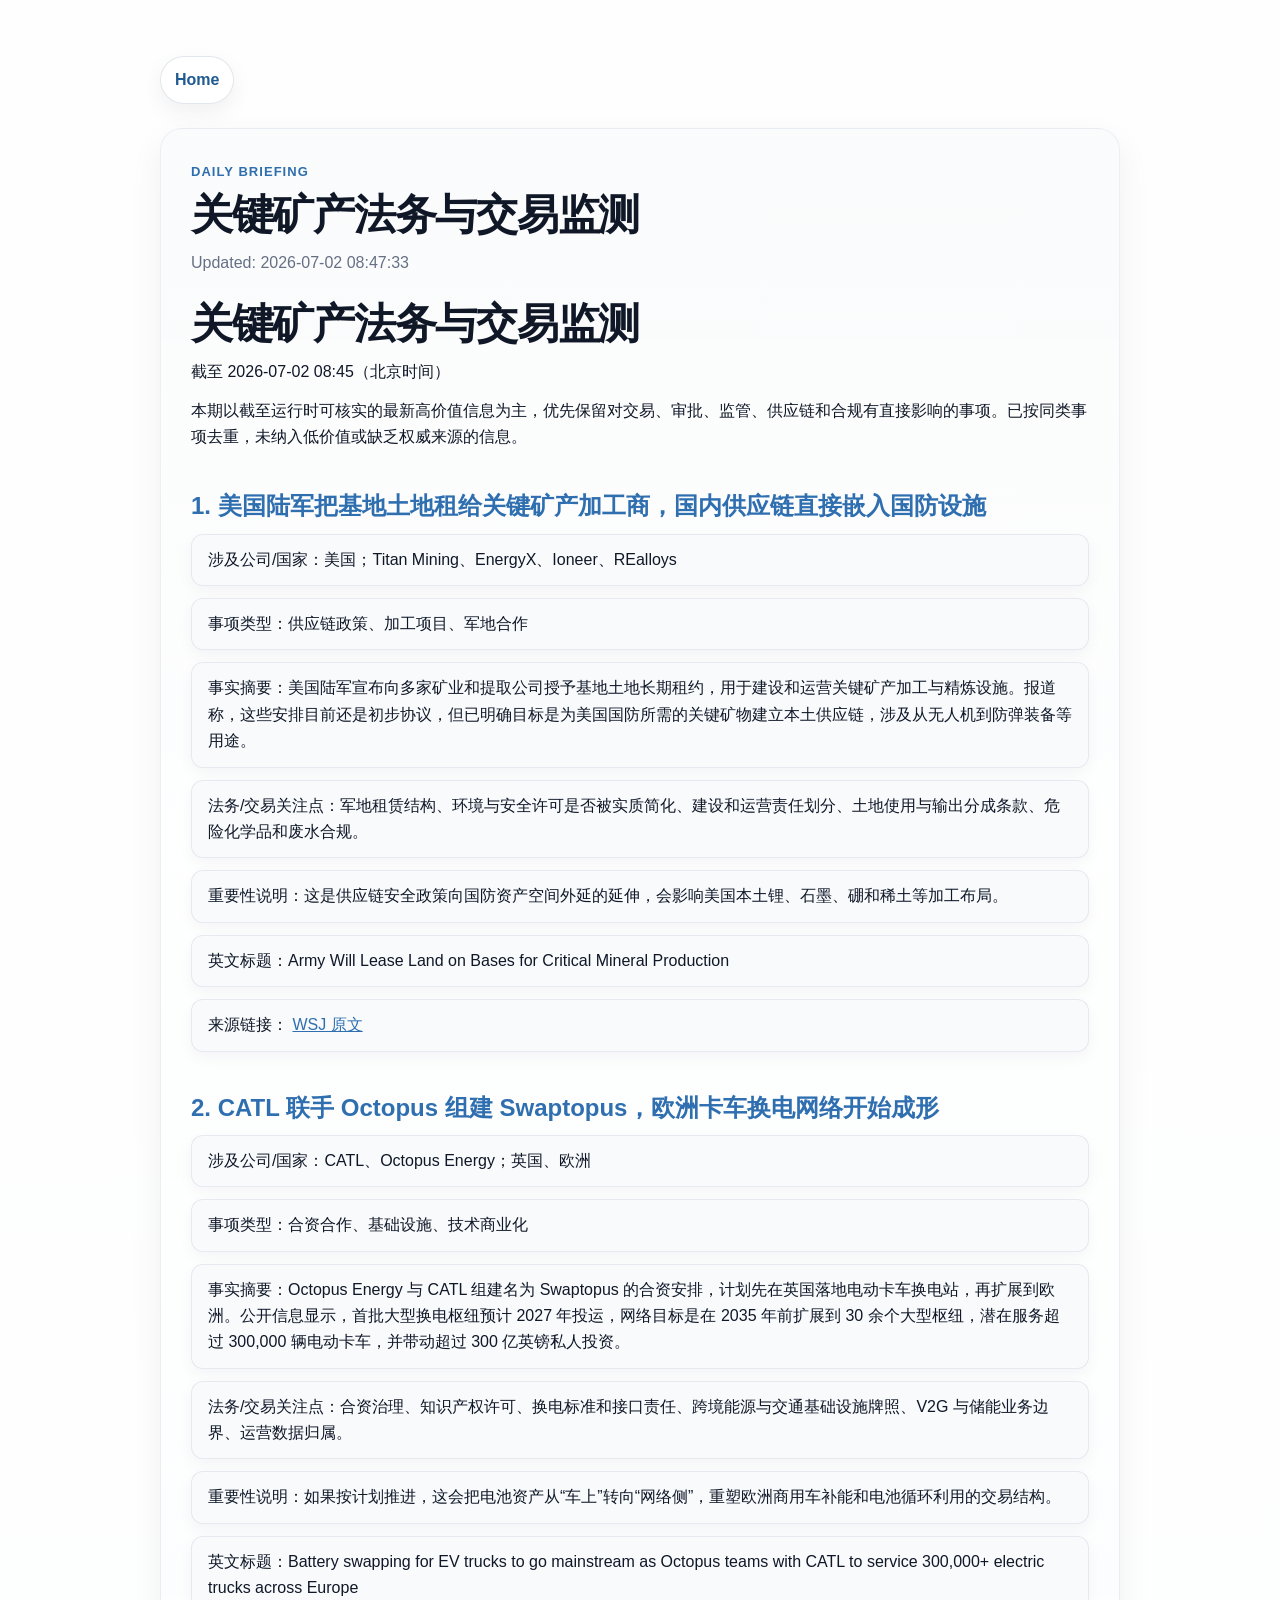
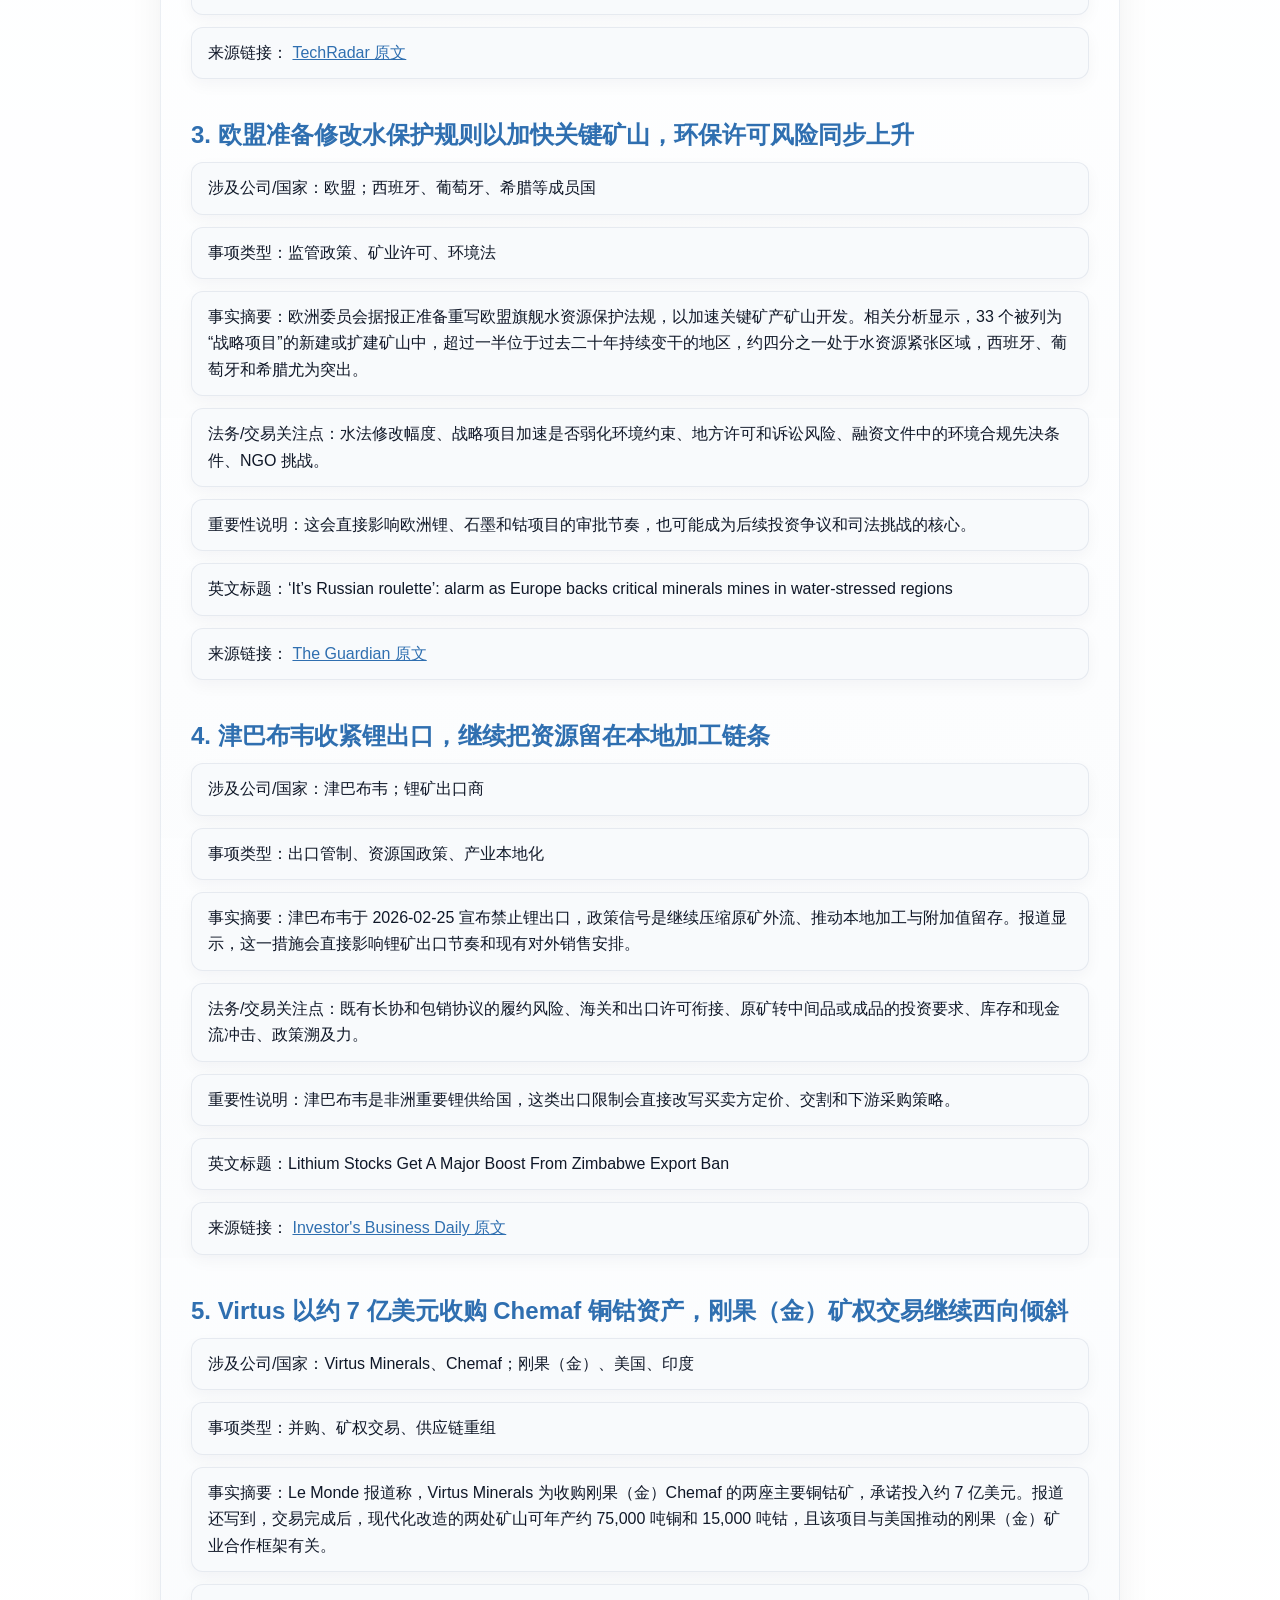
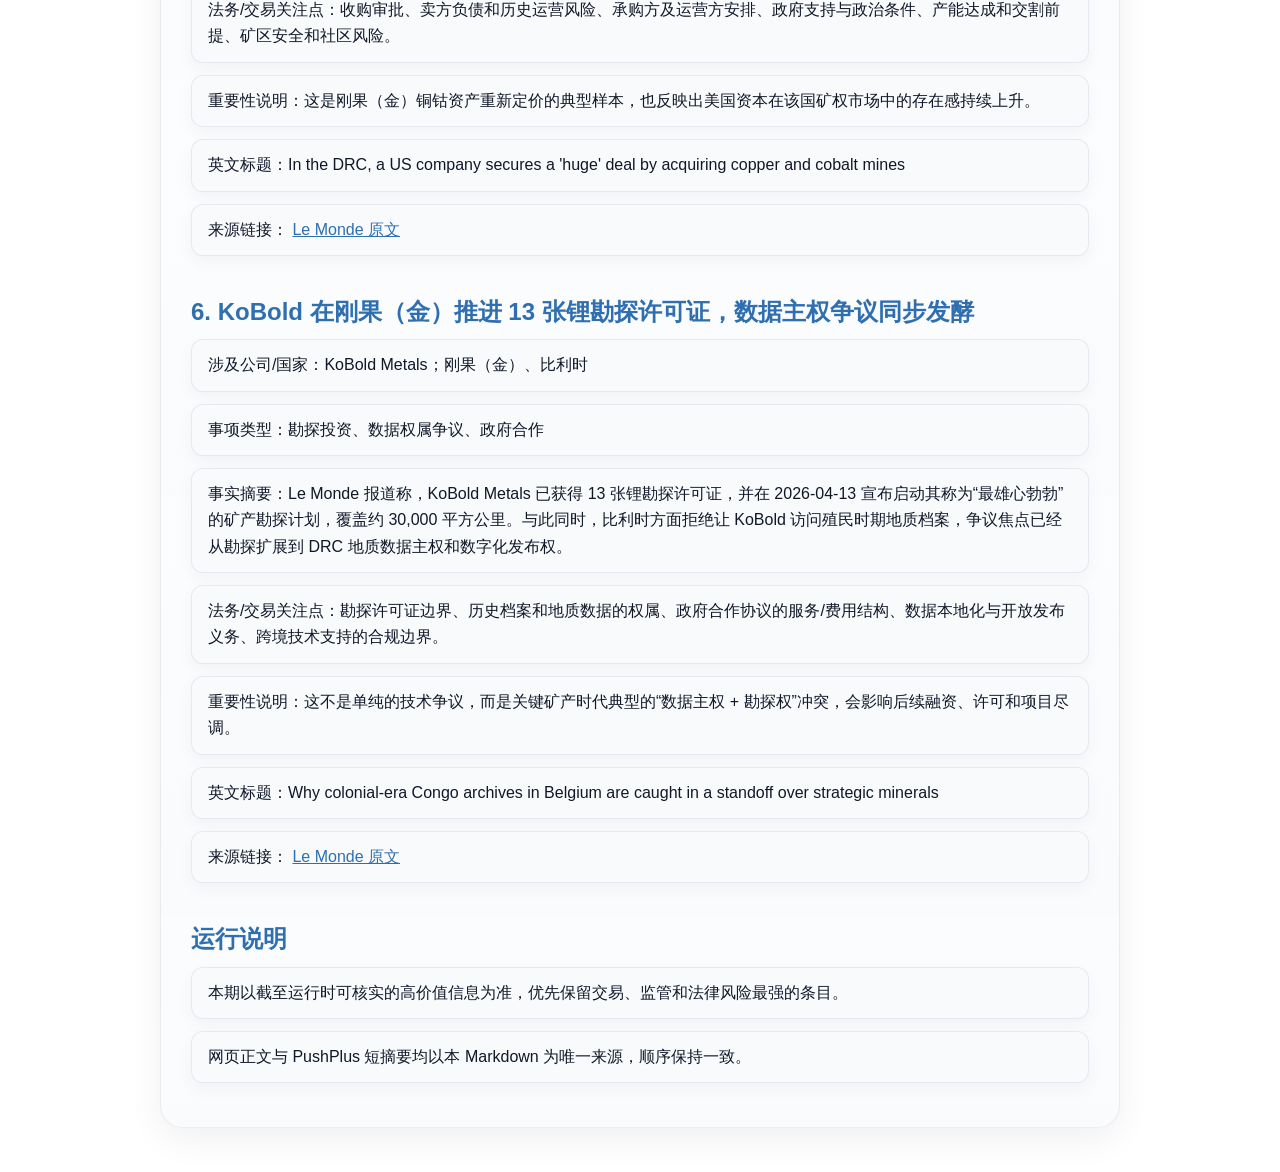
==== commit eeafd5a9: "Update minerals briefing" ====
--- a/minerals.html
+++ b/minerals.html
@@ -12,83 +12,62 @@
     <article class="article">
       <p class="eyebrow">Daily Briefing</p>
       <h1>关键矿产法务与交易监测</h1>
-      <p class="meta">Updated: 2026-06-30 08:31:10</p>
+      <p class="meta">Updated: 2026-07-02 08:47:33</p>
       <div class="briefing-body">
 <h1>关键矿产法务与交易监测</h1>
-<p>截至 2026-06-30 08:26（北京时间）</p>
-<p>本期优先纳入对交易、审批、监管或供应链有直接影响的高价值信息，已按同类事项去重。以下以近一周最新动态为主，并补入仍在发酵的少数关键交易与政策项。</p>
-<h2>1. 美军基地开放给关键矿产加工，等于把审批门槛“搬进军方土地”</h2>
+<p>截至 2026-07-02 08:45（北京时间）</p>
+<p>本期以截至运行时可核实的最新高价值信息为主，优先保留对交易、审批、监管、供应链和合规有直接影响的事项。已按同类事项去重，未纳入低价值或缺乏权威来源的信息。</p>
+<h2>1. 美国陆军把基地土地租给关键矿产加工商，国内供应链直接嵌入国防设施</h2>
 <p class="bullet">涉及公司/国家：美国；Titan Mining、EnergyX、Ioneer、REalloys</p>
 <p class="bullet">事项类型：供应链政策、加工项目、军地合作</p>
-<p class="bullet">事实摘要：美军宣布向多家公司长期出租基地土地，用于建设和运营关键矿产加工厂，目标矿种包括石墨、锂、硼和稀土。报道提到，四家公司的项目合计投资额约 20 亿美元，最早 2027 年开工、2028 年起产出；军方不收现金租金，而是按产出分成。</p>
-<p class="bullet">法务/交易关注点：军地租赁结构、环境审批是否被实质“简化”、输出分成条款、危险化学品和废水许可、基地内加工设施的合规责任划分。</p>
-<p class="bullet">重要性说明：这是美国把关键矿产供应链安全直接嵌入国防设施的信号，会影响锂、石墨、硼和稀土的美国本土加工布局。</p>
+<p class="bullet">事实摘要：美国陆军宣布向多家矿业和提取公司授予基地土地长期租约，用于建设和运营关键矿产加工与精炼设施。报道称，这些安排目前还是初步协议，但已明确目标是为美国国防所需的关键矿物建立本土供应链，涉及从无人机到防弹装备等用途。</p>
+<p class="bullet">法务/交易关注点：军地租赁结构、环境与安全许可是否被实质简化、建设和运营责任划分、土地使用与输出分成条款、危险化学品和废水合规。</p>
+<p class="bullet">重要性说明：这是供应链安全政策向国防资产空间外延的延伸，会影响美国本土锂、石墨、硼和稀土等加工布局。</p>
 <p class="bullet">英文标题：Army Will Lease Land on Bases for Critical Mineral Production</p>
 <p class="bullet">来源链接： <a href="https://www.wsj.com/politics/national-security/army-will-lease-land-on-bases-for-critical-mineral-production-e714d576">WSJ 原文</a></p>
-<h2>2. CATL 联手 Octopus 推欧洲卡车换电，目标 30 余个枢纽和 30 万辆车</h2>
+<h2>2. CATL 联手 Octopus 组建 Swaptopus，欧洲卡车换电网络开始成形</h2>
 <p class="bullet">涉及公司/国家：CATL、Octopus Energy；英国、欧洲</p>
 <p class="bullet">事项类型：合资合作、基础设施、技术商业化</p>
-<p class="bullet">事实摘要：CATL 与 Octopus Energy 推出名为 Swaptopus 的合资安排，计划先在英国落地电动卡车换电站，后扩展到欧洲。公开口径显示，项目目标是在 2035 年前建设 30 余个大型换电枢纽，潜在服务超过 300,000 辆电动卡车，并吸引超过 300 亿英镑私人投资。</p>
-<p class="bullet">法务/交易关注点：合资治理、换电站标准化与知识产权许可、跨境能源与交通基础设施监管、V2G 与储能业务的牌照边界、数据与充换电网络接口责任。</p>
-<p class="bullet">重要性说明：如果落地，这会把电池资产从“车上”迁移到“网络侧”，改变欧洲商用车补能、储能和电池循环利用的交易结构。</p>
+<p class="bullet">事实摘要：Octopus Energy 与 CATL 组建名为 Swaptopus 的合资安排，计划先在英国落地电动卡车换电站，再扩展到欧洲。公开信息显示，首批大型换电枢纽预计 2027 年投运，网络目标是在 2035 年前扩展到 30 余个大型枢纽，潜在服务超过 300,000 辆电动卡车，并带动超过 300 亿英镑私人投资。</p>
+<p class="bullet">法务/交易关注点：合资治理、知识产权许可、换电标准和接口责任、跨境能源与交通基础设施牌照、V2G 与储能业务边界、运营数据归属。</p>
+<p class="bullet">重要性说明：如果按计划推进，这会把电池资产从“车上”转向“网络侧”，重塑欧洲商用车补能和电池循环利用的交易结构。</p>
 <p class="bullet">英文标题：Battery swapping for EV trucks to go mainstream as Octopus teams with CATL to service 300,000+ electric trucks across Europe</p>
 <p class="bullet">来源链接： <a href="https://www.techradar.com/pro/battery-swapping-for-ev-trucks-to-go-mainstream-as-octopus-teams-with-catl-to-service-300-000-electric-trucks-across-europe">TechRadar 原文</a></p>
-<h2>3. Atana 盯上 VW/BMW 电池厂下方锂资源，欧洲本地供给再受刺激</h2>
-<p class="bullet">涉及公司/国家：Atana Elements、Antofagasta、Volkswagen、BMW；德国、波兰、美国</p>
-<p class="bullet">事项类型：勘探权、项目开发、上游投资</p>
-<p class="bullet">事实摘要：美国初创公司 Atana Elements 计划在德国萨尔茨吉特和波兰弗罗茨瓦夫两地、即大众和宝马相关电池工厂下方钻探锂资源。报道称其已取得约 150 万英亩勘探权，预计潜在可采锂资源约 2,600 万吨、周期约 20 年，且目前仍在等待当地钻探许可。</p>
-<p class="bullet">法务/交易关注点：勘探权边界、地表业主与地下矿权冲突、环境与安全许可、数据/AI 选址方法的尽调可验证性、与整车厂的潜在包销或参股结构。</p>
-<p class="bullet">重要性说明：这是典型的“靠近需求端”的锂供应链重构，若推进成功，可能改变欧洲电池材料议价和本地化采购逻辑。</p>
-<p class="bullet">英文标题：US start-up plans to drill for lithium under VW and BMW battery factories</p>
-<p class="bullet">来源链接： <a href="https://www.ft.com/content/f3d28b04-8013-4fe4-8d86-731f5ad7630f">FT 原文</a></p>
-<h2>4. 欧盟拟改水保护规则加速战略矿山，环保许可风险同步上升</h2>
+<h2>3. 欧盟准备修改水保护规则以加快关键矿山，环保许可风险同步上升</h2>
 <p class="bullet">涉及公司/国家：欧盟；西班牙、葡萄牙、希腊等成员国</p>
 <p class="bullet">事项类型：监管政策、矿业许可、环境法</p>
-<p class="bullet">事实摘要：欧盟委员会据报准备修改水资源保护法规，以便推动关键矿产战略项目。报道指出，33 个欧盟“战略”矿山中，超过一半位于长期变干区域，约四分之一已经处于缺水压力地区，西班牙、葡萄牙和希腊尤为突出。</p>
-<p class="bullet">法务/交易关注点：水法修改幅度、战略项目加速与环境保护之间的冲突、地方许可和诉讼风险、项目融资条款中的环境合规先决条件。</p>
-<p class="bullet">重要性说明：这会直接影响欧洲锂、石墨和钴项目的审批节奏，也可能成为未来投资争议和 NGO 诉讼的核心抓手。</p>
-<p class="bullet">英文标题：It&#39;s Russian roulette: alarm as Europe backs critical minerals mines in water-stressed regions</p>
+<p class="bullet">事实摘要：欧洲委员会据报正准备重写欧盟旗舰水资源保护法规，以加速关键矿产矿山开发。相关分析显示，33 个被列为“战略项目”的新建或扩建矿山中，超过一半位于过去二十年持续变干的地区，约四分之一处于水资源紧张区域，西班牙、葡萄牙和希腊尤为突出。</p>
+<p class="bullet">法务/交易关注点：水法修改幅度、战略项目加速是否弱化环境约束、地方许可和诉讼风险、融资文件中的环境合规先决条件、NGO 挑战。</p>
+<p class="bullet">重要性说明：这会直接影响欧洲锂、石墨和钴项目的审批节奏，也可能成为后续投资争议和司法挑战的核心。</p>
+<p class="bullet">英文标题：‘It’s Russian roulette’: alarm as Europe backs critical minerals mines in water-stressed regions</p>
 <p class="bullet">来源链接： <a href="https://www.theguardian.com/environment/2026/jun/20/europe-backs-critical-minerals-mines-water-stressed-regions">The Guardian 原文</a></p>
-<h2>5. 刚果（金）推 1 亿美元 Mining Guard，矿区安全与矿产可追溯性被国家化</h2>
-<p class="bullet">涉及公司/国家：刚果（金）、美国、阿联酋</p>
-<p class="bullet">事项类型：安保政策、矿业治理、供应链合规</p>
-<p class="bullet">事实摘要：刚果（金）启动名为 “Mining Guard” 的武装矿区安保力量，预算约 1 亿美元，计划到 2028 年扩充至最多 20,000 人。报道称其将接手部分矿区安保与运输保护职责，目标包括提升治理、透明度和矿产可追溯性；美国驻当地使馆则明确表示并未为准军事组织提供资金。</p>
-<p class="bullet">法务/交易关注点：国家安全力量与私营矿业的边界、矿区安保成本谁承担、运输与仓储风险、矿产溯源记录的合规要求、外资项目的政治风险保险与交割条件。</p>
-<p class="bullet">重要性说明：对铜、钴、锂等项目而言，这是典型的“矿权之外的运营安全”变量，直接影响项目估值和融资可行性。</p>
-<p class="bullet">英文标题：DR Congo creates $100mn &#39;Mining Guard&#39; to protect critical minerals</p>
-<p class="bullet">来源链接： <a href="https://www.ft.com/content/46a534bb-7c13-41b1-b686-455d41b70070">FT 原文</a></p>
-<h2>6. 印尼因洪水与生态破坏撤销 28 家公司许可，矿业/水电/林地执法同步收紧</h2>
-<p class="bullet">涉及公司/国家：印度尼西亚；PT Agincourt Resources、PT North Sumatera Hydro Energy 等</p>
-<p class="bullet">事项类型：许可撤销、环境执法、诉讼</p>
-<p class="bullet">事实摘要：印尼总统普拉博沃宣布撤销 28 家公司的许可证，涉及矿业、水电、木材和棕榈油等领域；环境部门还对 6 家公司提起总额约 4.8 万亿印尼盾的赔偿诉讼。报道指，相关行动与巴塘托鲁流域 2025 年洪水和滑坡、以及对塔帕努里猩猩栖息地的破坏有关。</p>
-<p class="bullet">法务/交易关注点：许可证可撤销性、行政执法回溯、环境损害赔偿与刑责风险、矿区与水电项目的社区/生物多样性义务、并购尽调中的历史污染与许可瑕疵。</p>
-<p class="bullet">重要性说明：这类执法会显著抬高印尼资源项目的合规门槛，对矿业、基础设施和林地项目都有外溢效应。</p>
-<p class="bullet">英文标题：Indonesia takes action against mining firms after floods devastate population of world&#39;s rarest ape</p>
-<p class="bullet">来源链接： <a href="https://www.theguardian.com/environment/2026/jan/23/tapanuli-orangutans-floods-indonesia-government-mining-extraction-companies-aoe">The Guardian 原文</a></p>
-<h2>7. 津巴布韦立即禁止原矿和锂精矿出口，倒逼本地冶炼</h2>
-<p class="bullet">涉及公司/国家：津巴布韦；锂矿及相关出口商</p>
-<p class="bullet">事项类型：出口管制、资源民族主义、产业政策</p>
-<p class="bullet">事实摘要：津巴布韦于 2026-02-25 起立即禁止所有原矿及锂精矿出口，原本计划 2027 年生效的禁令被提前。报道指出，只有持有有效采矿权的企业才可出口，政策目的在于推动本地精炼和保留更多附加值。</p>
-<p class="bullet">法务/交易关注点：出口许可与海关合规、长协和包销协议的履约风险、精矿转化为中间品/成品的投资需求、政策突然提前对现金流和库存的冲击。</p>
-<p class="bullet">重要性说明：津巴布韦是非洲重要锂供给国，此举会直接影响中国与全球电池材料采购节奏。</p>
+<h2>4. 津巴布韦收紧锂出口，继续把资源留在本地加工链条</h2>
+<p class="bullet">涉及公司/国家：津巴布韦；锂矿出口商</p>
+<p class="bullet">事项类型：出口管制、资源国政策、产业本地化</p>
+<p class="bullet">事实摘要：津巴布韦于 2026-02-25 宣布禁止锂出口，政策信号是继续压缩原矿外流、推动本地加工与附加值留存。报道显示，这一措施会直接影响锂矿出口节奏和现有对外销售安排。</p>
+<p class="bullet">法务/交易关注点：既有长协和包销协议的履约风险、海关和出口许可衔接、原矿转中间品或成品的投资要求、库存和现金流冲击、政策溯及力。</p>
+<p class="bullet">重要性说明：津巴布韦是非洲重要锂供给国，这类出口限制会直接改写买卖方定价、交割和下游采购策略。</p>
 <p class="bullet">英文标题：Lithium Stocks Get A Major Boost From Zimbabwe Export Ban</p>
-<p class="bullet">来源链接： <a href="https://www.investors.com/news/lithium-2/">Investors.com 原文</a></p>
-<h2>8. Virtus 收购 Chemaf，刚果（金）铜钴资产交易继续向西方阵营倾斜</h2>
-<p class="bullet">涉及公司/国家：Virtus Minerals、Chemaf、刚果（金）、美国、英国/欧盟相关资本</p>
+<p class="bullet">来源链接： <a href="https://www.investors.com/news/lithium-2/">Investor&#39;s Business Daily 原文</a></p>
+<h2>5. Virtus 以约 7 亿美元收购 Chemaf 铜钴资产，刚果（金）矿权交易继续西向倾斜</h2>
+<p class="bullet">涉及公司/国家：Virtus Minerals、Chemaf；刚果（金）、美国、印度</p>
 <p class="bullet">事项类型：并购、矿权交易、供应链重组</p>
-<p class="bullet">事实摘要：Le Monde 报道称，美国公司 Virtus Minerals 已完成对 Chemaf 铜钴资产的收购，交易额约 7 亿美元，涉及 Etoile 和 Mutoshi 两处矿山。不同媒体对未来年产能口径略有差异，大体在每年约 75,000 吨铜、15,000 至 20,000 吨钴；项目也与 Lobito Corridor 等物流通道安排绑定。</p>
-<p class="bullet">法务/交易关注点：收购审批、卖方资产负债和历史欠债、与中国竞标者的竞争痕迹、长期包销与出口路径、政治支持是否构成交易条件。</p>
-<p class="bullet">重要性说明：这是美国资本重返刚果（金）铜钴链条的重要样本，可能影响后续同类矿权交易的定价和政治审查。</p>
+<p class="bullet">事实摘要：Le Monde 报道称，Virtus Minerals 为收购刚果（金）Chemaf 的两座主要铜钴矿，承诺投入约 7 亿美元。报道还写到，交易完成后，现代化改造的两处矿山可年产约 75,000 吨铜和 15,000 吨钴，且该项目与美国推动的刚果（金）矿业合作框架有关。</p>
+<p class="bullet">法务/交易关注点：收购审批、卖方负债和历史运营风险、承购方及运营方安排、政府支持与政治条件、产能达成和交割前提、矿区安全和社区风险。</p>
+<p class="bullet">重要性说明：这是刚果（金）铜钴资产重新定价的典型样本，也反映出美国资本在该国矿权市场中的存在感持续上升。</p>
 <p class="bullet">英文标题：In the DRC, a US company secures a &#39;huge&#39; deal by acquiring copper and cobalt mines</p>
 <p class="bullet">来源链接： <a href="https://www.lemonde.fr/en/le-monde-africa/article/2026/04/04/in-the-democratic-republic-of-congo-a-us-company-secures-a-huge-deal-by-acquiring-copper-and-cobalt-mines_6752101_124.html">Le Monde 原文</a></p>
-<h2>9. KoBold 在刚果（金）抢 13 个勘探许可，数据主权争议同步发酵</h2>
-<p class="bullet">涉及公司/国家：KoBold Metals、刚果（金）、比利时</p>
-<p class="bullet">事项类型：勘探投资、数据/档案争议、矿权获取</p>
-<p class="bullet">事实摘要：Le Monde 报道称，KoBold Metals 已在刚果（金）启动 AI 驱动的锂勘探，计划到 2027 年初投资超过 5,000 万美元，并已为 13 个勘探许可支付了超过三分之一的费用，重点从 Manono 一带起步。与此同时，公司与刚果（金）政府正在与比利时皇家中非博物馆围绕殖民时期地质档案访问发生争议，这些档案被视为推进勘探的关键数据资源。</p>
-<p class="bullet">法务/交易关注点：勘探许可、历史档案与地质数据的权属、开放数据义务、跨境文化财产和矿业数据的接口、国家对关键信息资源的控制权。</p>
-<p class="bullet">重要性说明：这不是单纯的技术问题，而是典型的“矿业数据主权”争议，可能影响后续勘探融资和公共数据开放政策。</p>
+<h2>6. KoBold 在刚果（金）推进 13 张锂勘探许可证，数据主权争议同步发酵</h2>
+<p class="bullet">涉及公司/国家：KoBold Metals；刚果（金）、比利时</p>
+<p class="bullet">事项类型：勘探投资、数据权属争议、政府合作</p>
+<p class="bullet">事实摘要：Le Monde 报道称，KoBold Metals 已获得 13 张锂勘探许可证，并在 2026-04-13 宣布启动其称为“最雄心勃勃”的矿产勘探计划，覆盖约 30,000 平方公里。与此同时，比利时方面拒绝让 KoBold 访问殖民时期地质档案，争议焦点已经从勘探扩展到 DRC 地质数据主权和数字化发布权。</p>
+<p class="bullet">法务/交易关注点：勘探许可证边界、历史档案和地质数据的权属、政府合作协议的服务/费用结构、数据本地化与开放发布义务、跨境技术支持的合规边界。</p>
+<p class="bullet">重要性说明：这不是单纯的技术争议，而是关键矿产时代典型的“数据主权 + 勘探权”冲突，会影响后续融资、许可和项目尽调。</p>
 <p class="bullet">英文标题：Why colonial-era Congo archives in Belgium are caught in a standoff over strategic minerals</p>
 <p class="bullet">来源链接： <a href="https://www.lemonde.fr/en/economy/article/2026/04/22/why-colonial-era-congo-archives-in-belgium-are-caught-in-a-standoff-over-strategic-minerals_6752691_19.html">Le Monde 原文</a></p>
+<h2>运行说明</h2>
+<p class="bullet">本期以截至运行时可核实的高价值信息为准，优先保留交易、监管和法律风险最强的条目。</p>
+<p class="bullet">网页正文与 PushPlus 短摘要均以本 Markdown 为唯一来源，顺序保持一致。</p>
       </div>
     </article>
   </main>
